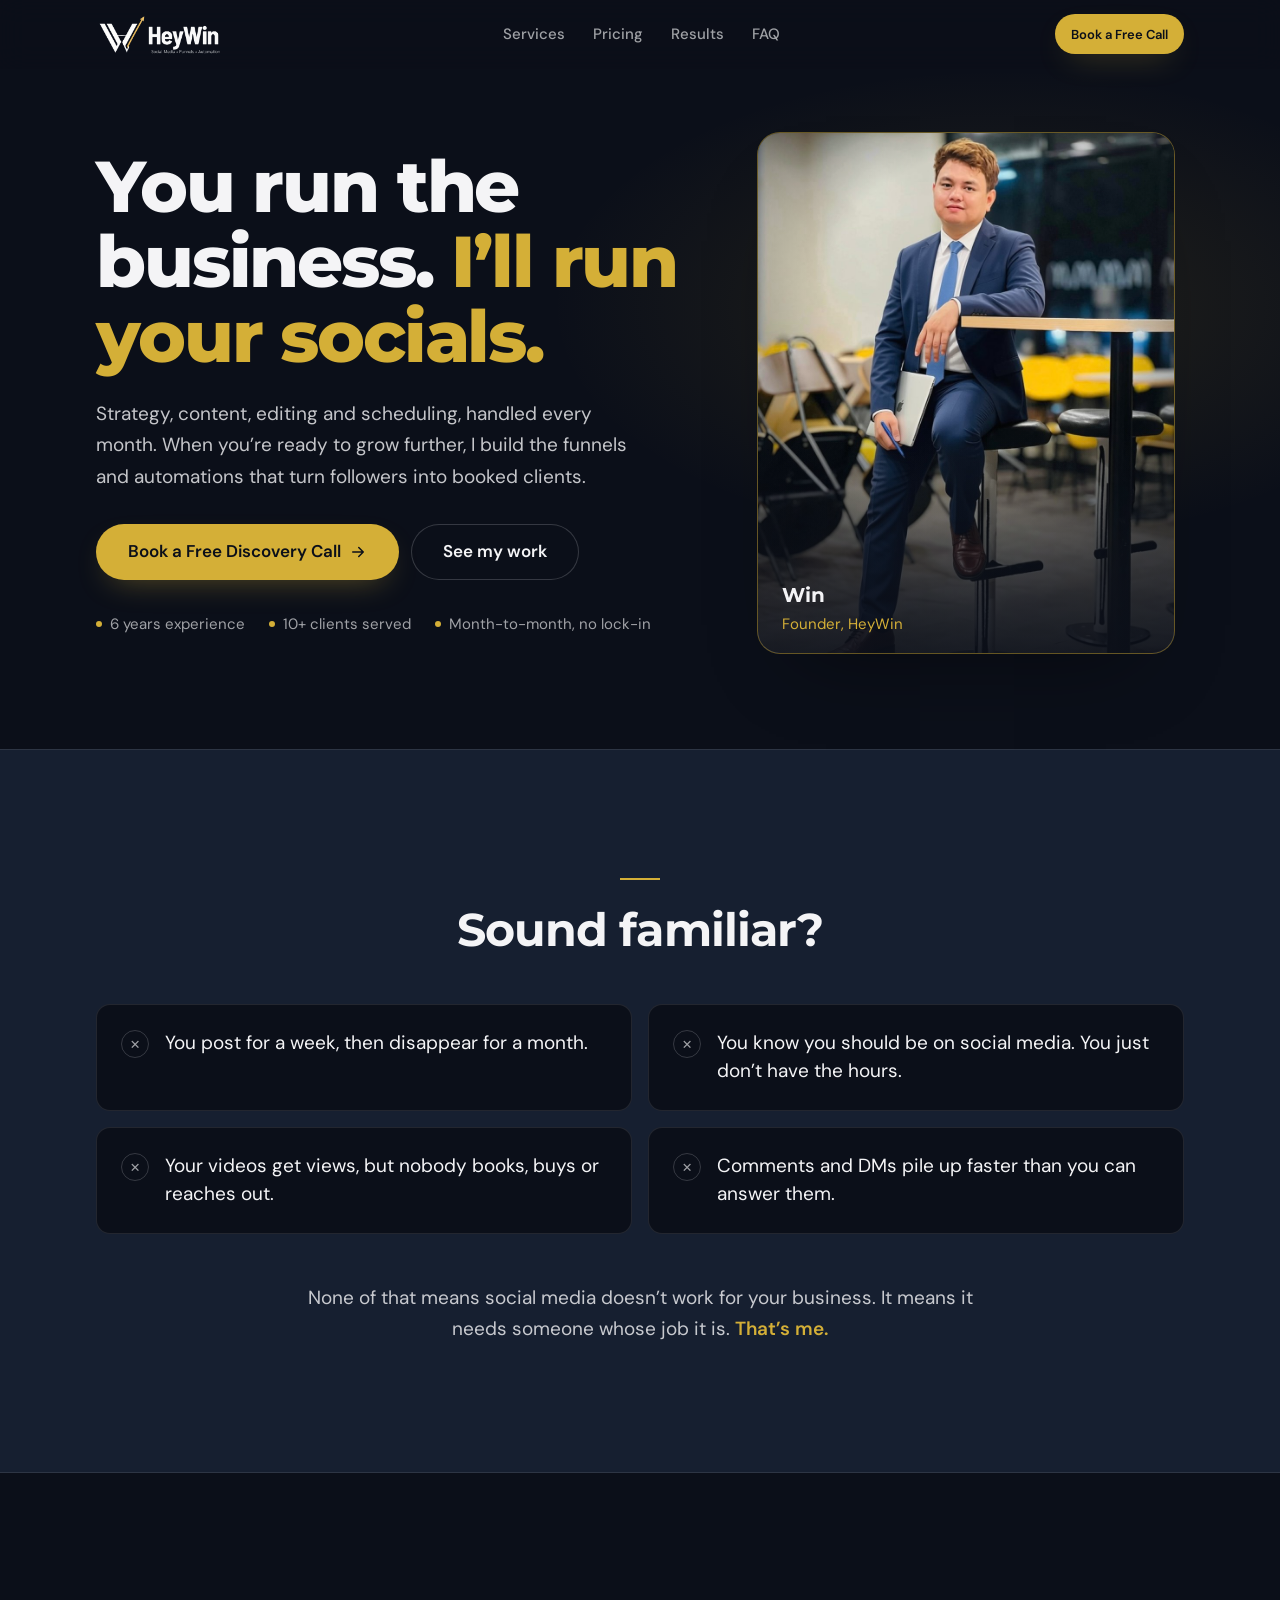
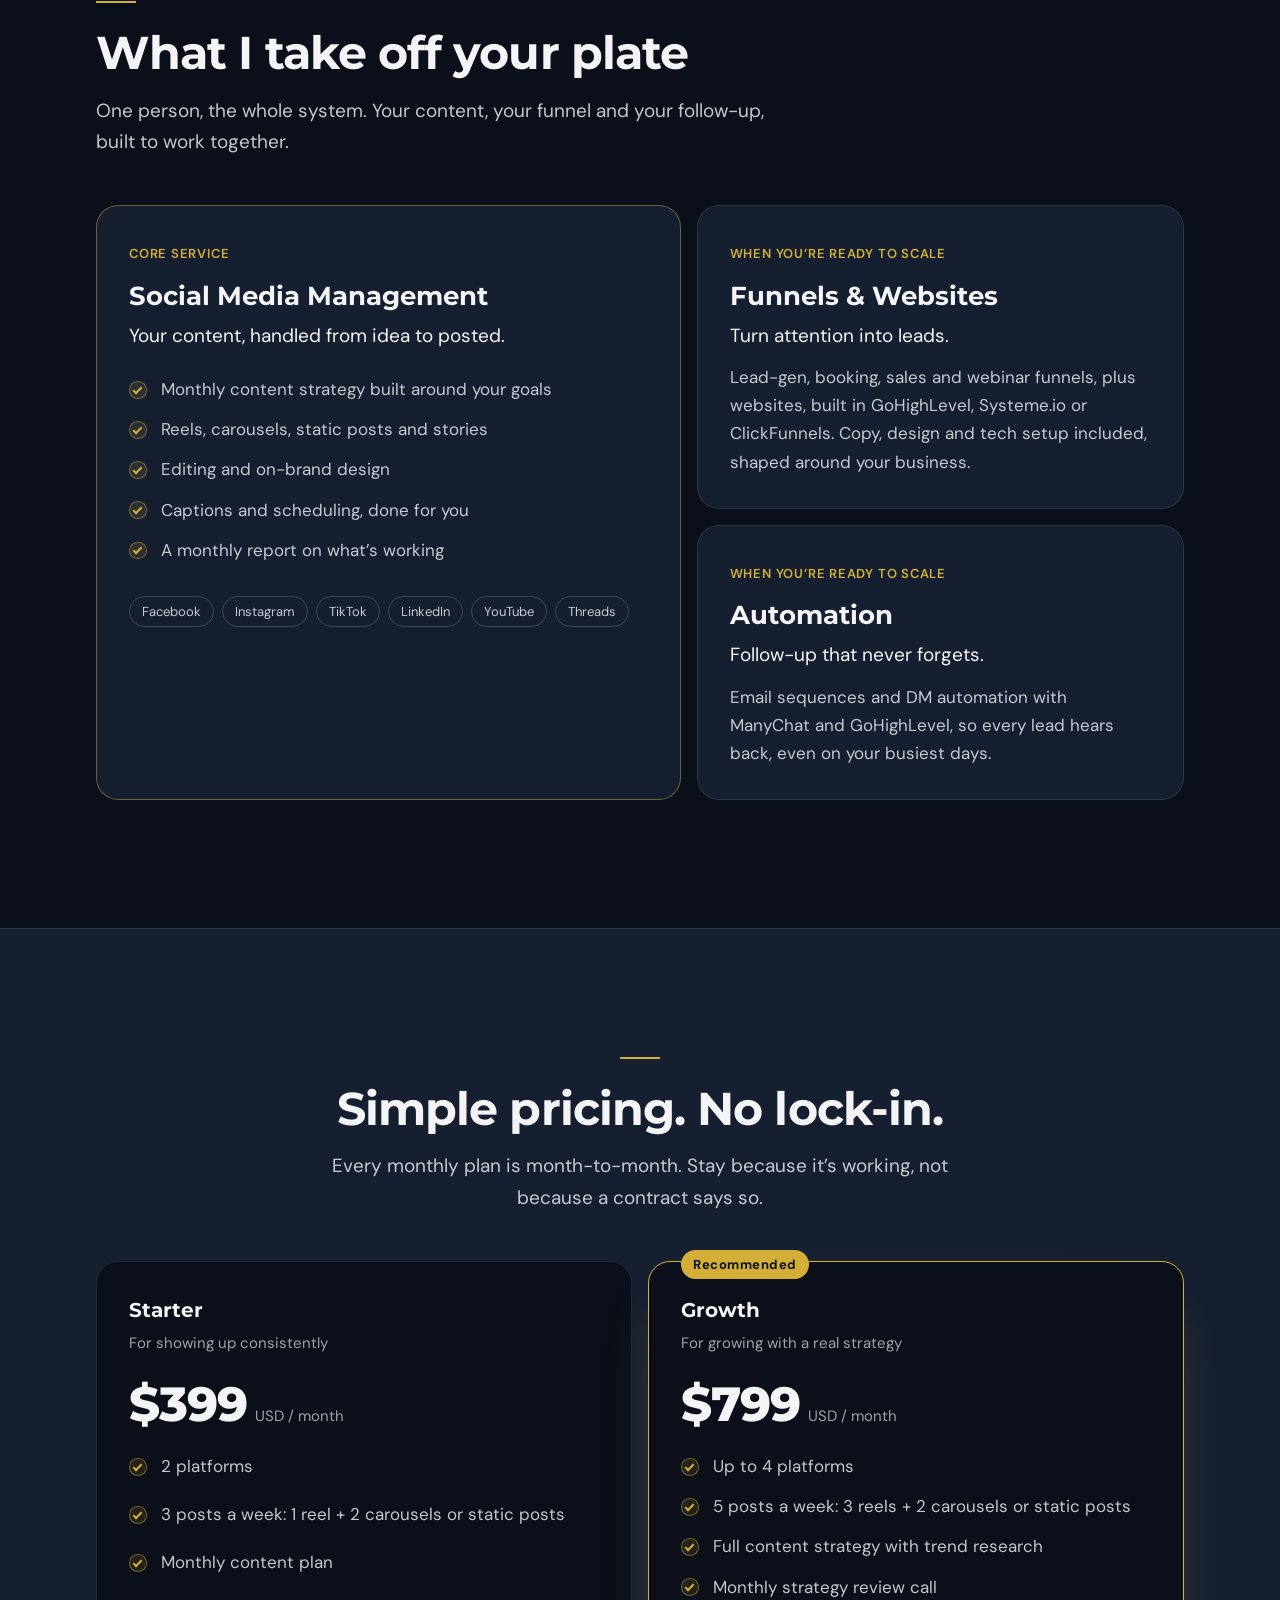
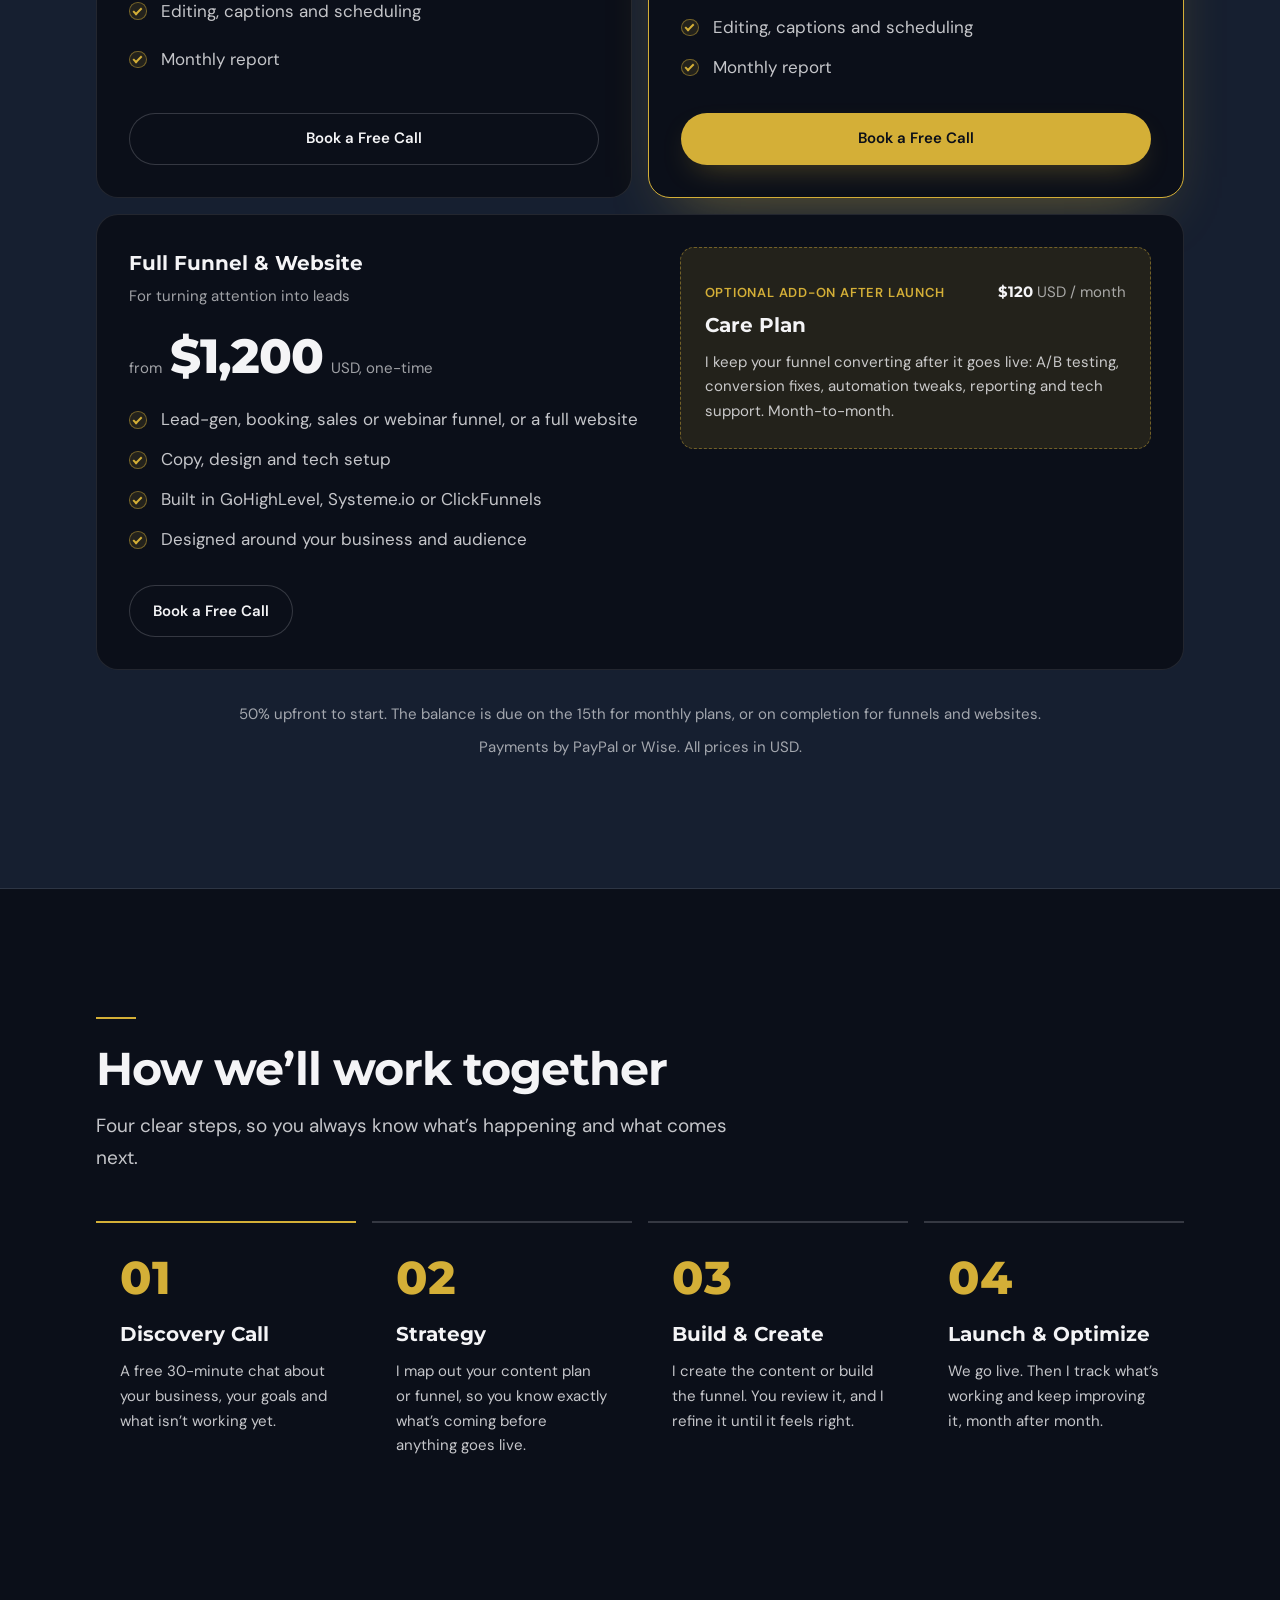
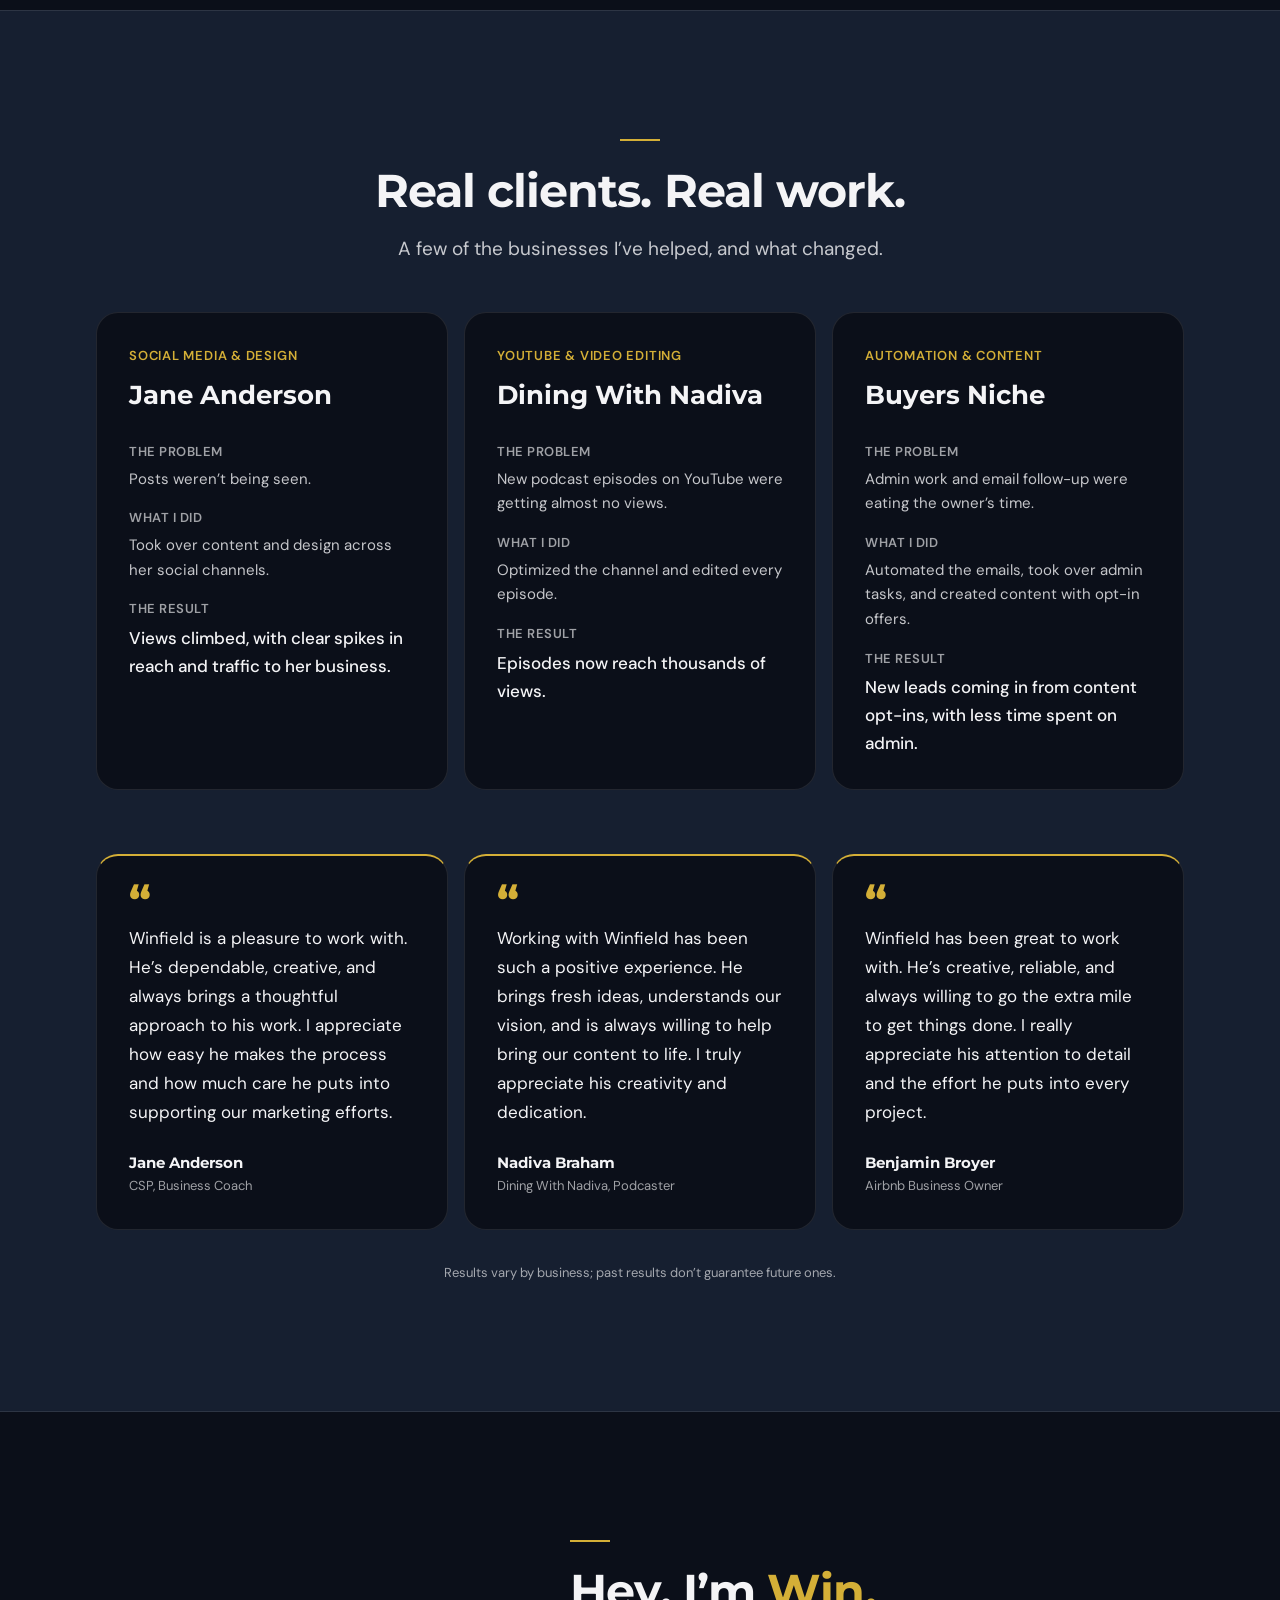
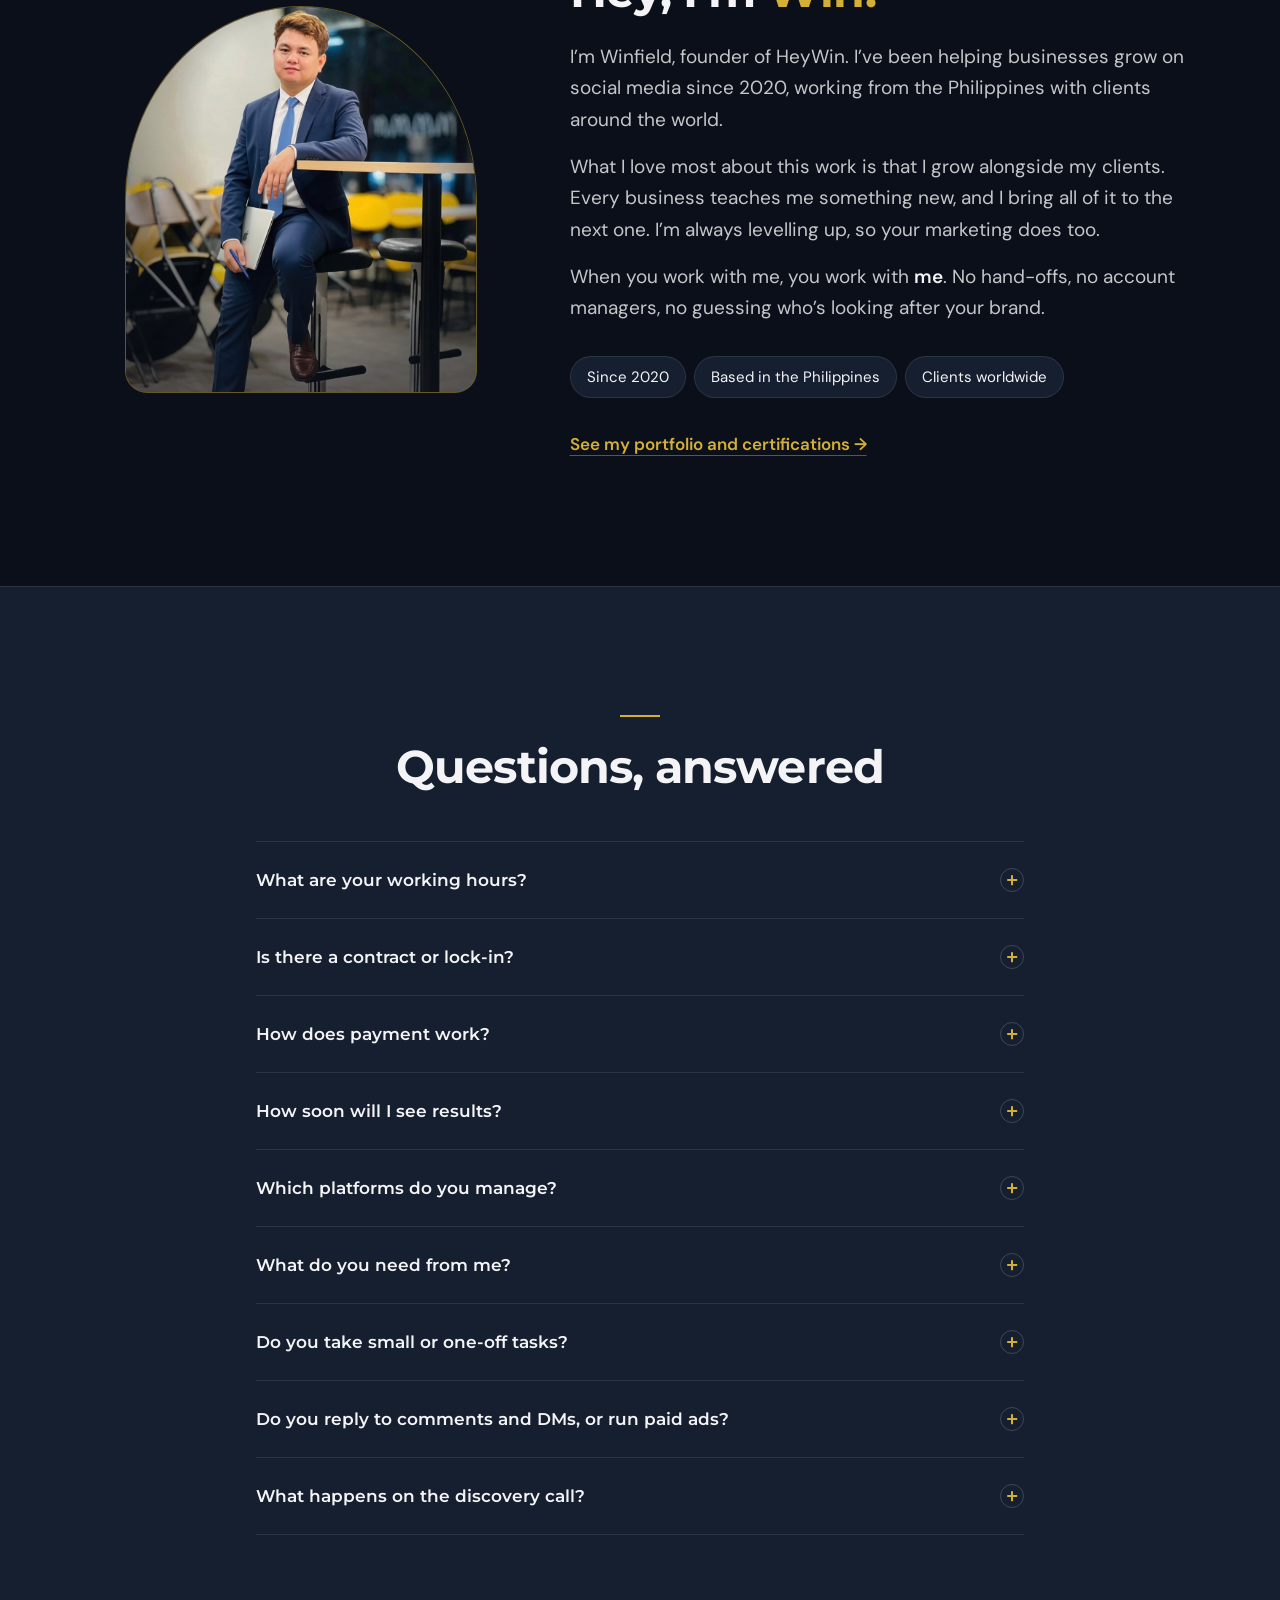
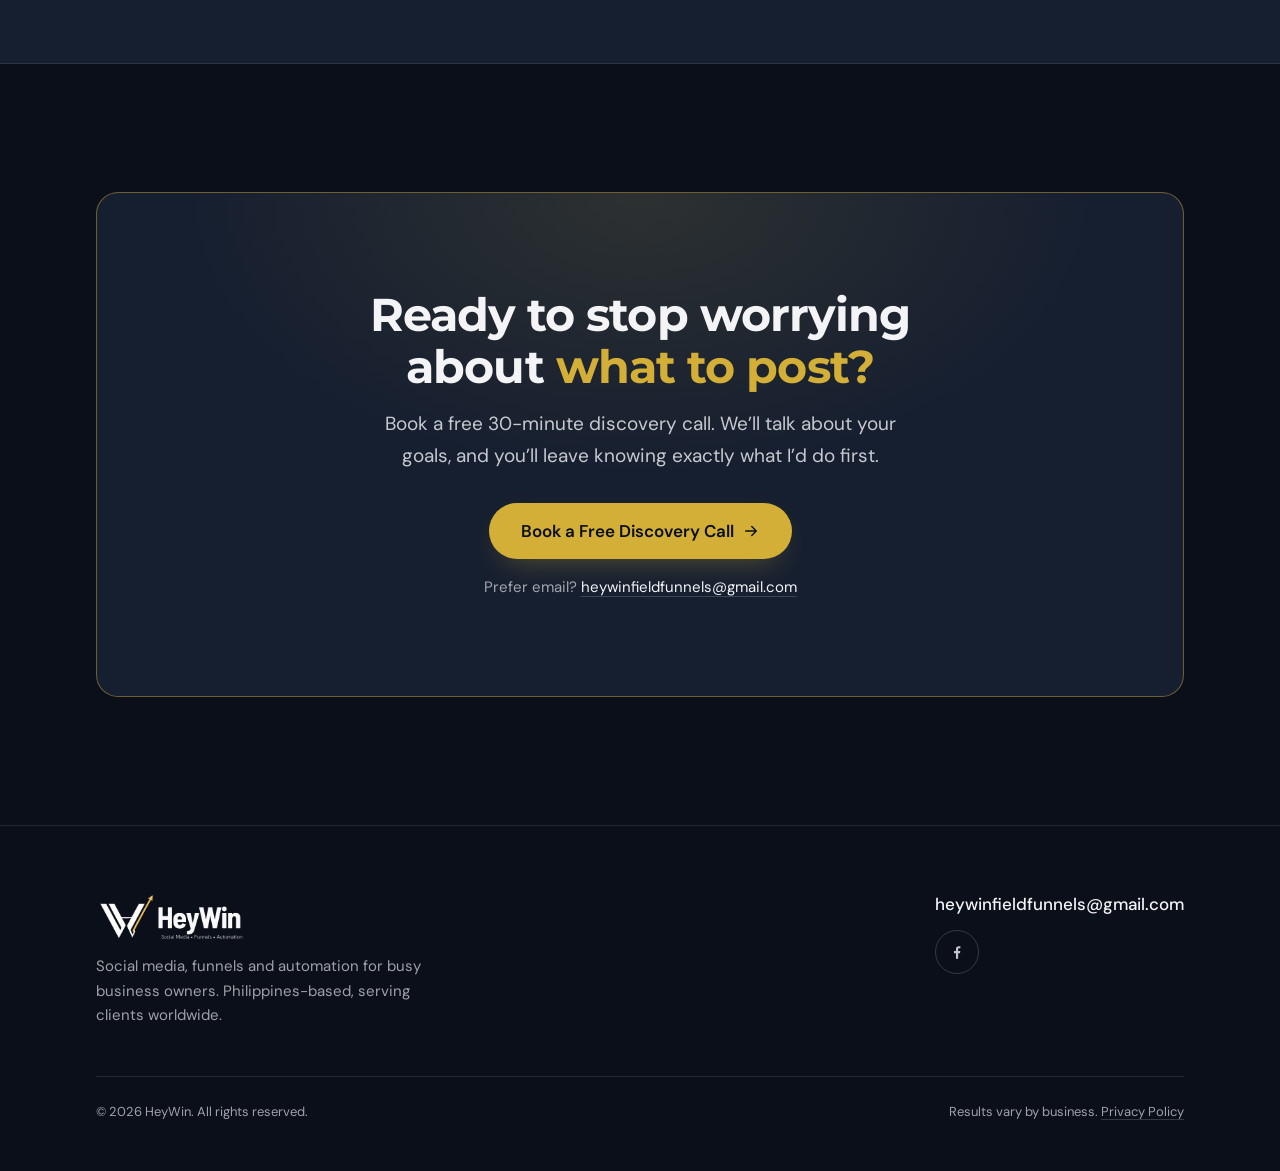
==== HeyWin-upload/index.html @ 5bc2e7fb "Add files via upload" ====
<!doctype html>
<html lang="en">
<head>
  <meta charset="utf-8">
  <meta name="viewport" content="width=device-width, initial-scale=1">
  <title>HeyWin | Social Media Manager, Funnel Builder &amp; Automation</title>
  <meta name="description" content="Social media management for small businesses, plus funnel building and GoHighLevel &amp; ManyChat automation. Philippines-based, serving clients worldwide. Book a free discovery call.">
  <link rel="canonical" href="https://heywin.site/">
  <meta name="theme-color" content="#0B0F19">

  <!-- Social sharing -->
  <meta property="og:type" content="website">
  <meta property="og:url" content="https://heywin.site/">
  <meta property="og:title" content="HeyWin | Social Media, Funnels &amp; Automation">
  <meta property="og:description" content="You run the business. I'll run your socials. Book a free 30-minute discovery call.">
  <meta property="og:image" content="https://heywin.site/assets/og-image.png">
  <meta name="twitter:card" content="summary_large_image">

  <link rel="icon" type="image/png" sizes="32x32" href="assets/favicon-32.png">
  <link rel="icon" type="image/png" sizes="512x512" href="assets/heywin-icon.png">
  <link rel="apple-touch-icon" href="assets/apple-touch-icon.png">

  <script>
    // Fade-ins only run if main.js loads. If it fails (e.g. a typo in CONFIG), show everything anyway.
    document.documentElement.classList.add('js');
    setTimeout(function () { if (!window.heywinReady) document.documentElement.classList.remove('js'); }, 2500);
  </script>

  <link rel="preconnect" href="https://fonts.googleapis.com">
  <link rel="preconnect" href="https://fonts.gstatic.com" crossorigin>
  <link rel="stylesheet" href="https://fonts.googleapis.com/css2?family=DM+Sans:wght@400;500;600&family=Montserrat:wght@600;700;800&display=swap">

  <link rel="stylesheet" href="css/tokens.css">
  <link rel="stylesheet" href="css/styles.css">

  <!-- Calendly popup (falls back to opening the Calendly page in a new tab) -->
  <link rel="stylesheet" href="https://assets.calendly.com/assets/external/widget.css">
  <script src="https://assets.calendly.com/assets/external/widget.js" async></script>

  <script type="application/ld+json">
  {
    "@context": "https://schema.org",
    "@type": "ProfessionalService",
    "name": "HeyWin",
    "url": "https://heywin.site/",
    "logo": "https://heywin.site/assets/heywin-icon.png",
    "image": "https://heywin.site/assets/og-image.png",
    "description": "Social media management, funnel building and marketing automation for small businesses.",
    "email": "heywinfieldfunnels@gmail.com",
    "founder": { "@type": "Person", "name": "Winfield" },
    "address": { "@type": "PostalAddress", "addressCountry": "PH" },
    "areaServed": "Worldwide",
    "priceRange": "$399 - $1,200+"
  }
  </script>
</head>

<body>
  <a class="skip-link" href="#main">Skip to content</a>

  <!-- ================= HEADER ================= -->
  <header class="header" data-header>
    <div class="container header__inner">
      <a href="#top" class="header__logo" aria-label="HeyWin home">
        <img src="assets/heywin-logo.png" alt="HeyWin — Social Media, Funnels, Automation" width="900" height="298">
      </a>
      <nav class="header__nav" aria-label="Main">
        <ul>
          <li><a href="#services">Services</a></li>
          <li><a href="#pricing">Pricing</a></li>
          <li><a href="#results">Results</a></li>
          <li><a href="#faq">FAQ</a></li>
        </ul>
      </nav>
      <a class="btn btn--gold btn--sm" data-book href="mailto:heywinfieldfunnels@gmail.com">Book a Free Call</a>
    </div>
  </header>

  <main id="main">

    <!-- ================= HERO ================= -->
    <section id="top" class="hero">
      <div class="container hero__grid">
        <div>
          <h1>You run the business. <span class="gold">I&rsquo;ll run your&nbsp;socials.</span></h1>
          <p class="hero__sub">
            Strategy, content, editing and scheduling, handled every month. When you&rsquo;re ready to grow further, I build the funnels and automations that turn followers into booked clients.
          </p>
          <div class="hero__ctas">
            <a class="btn btn--gold btn--lg" data-book href="mailto:heywinfieldfunnels@gmail.com">
              Book a Free Discovery Call
              <svg class="btn__arrow" width="18" height="18" viewBox="0 0 24 24" fill="none" aria-hidden="true"><path d="M5 12h14M13 6l6 6-6 6" stroke="currentColor" stroke-width="2" stroke-linecap="round" stroke-linejoin="round"/></svg>
            </a>
            <a class="btn btn--line btn--lg" data-portfolio href="https://my-portfolio-website-omega-sand.vercel.app/" target="_blank" rel="noopener">See my work</a>
          </div>
          <ul class="trust" aria-label="At a glance">
            <li>6 years experience</li>
            <li>10+ clients served</li>
            <li>Month-to-month, no lock-in</li>
          </ul>
        </div>

        <figure class="portrait" data-fade>
          <!-- Swap for a background-removed version when ready (same file name) -->
          <img src="assets/win.jpg" alt="Win, founder of HeyWin, in a navy suit holding a laptop" width="960" height="1280" fetchpriority="high">
          <figcaption>
            <span class="portrait__name">Win</span>
            <span class="portrait__role">Founder, HeyWin</span>
          </figcaption>
        </figure>
      </div>
    </section>

    <!-- ================= PAIN POINTS ================= -->
    <section class="section section--card" aria-labelledby="pain-title">
      <div class="container">
        <div class="section__head section__head--center" data-fade>
          <span class="eyebrow-rule" aria-hidden="true"></span>
          <h2 id="pain-title">Sound familiar?</h2>
        </div>
        <ul class="pains">
          <li class="pain" data-fade><span class="pain__x" aria-hidden="true">✕</span>You post for a week, then disappear for a month.</li>
          <li class="pain" data-fade><span class="pain__x" aria-hidden="true">✕</span>You know you should be on social media. You just don&rsquo;t have the hours.</li>
          <li class="pain" data-fade><span class="pain__x" aria-hidden="true">✕</span>Your videos get views, but nobody books, buys or reaches out.</li>
          <li class="pain" data-fade><span class="pain__x" aria-hidden="true">✕</span>Comments and DMs pile up faster than you can answer them.</li>
        </ul>
        <p class="bridge" data-fade>
          None of that means social media doesn&rsquo;t work for your business. It means it needs someone whose job it is. <strong>That&rsquo;s me.</strong>
        </p>
      </div>
    </section>

    <!-- ================= SERVICES ================= -->
    <section id="services" class="section" aria-labelledby="services-title">
      <div class="container">
        <div class="section__head" data-fade>
          <span class="eyebrow-rule" aria-hidden="true"></span>
          <h2 id="services-title">What I take off your plate</h2>
          <p>One person, the whole system. Your content, your funnel and your follow-up, built to work together.</p>
        </div>

        <div class="services">
          <article class="service service--lead" data-fade>
            <span class="service__tag">Core service</span>
            <h3>Social Media Management</h3>
            <p class="service__line">Your content, handled from idea to posted.</p>
            <ul class="checks">
              <li>Monthly content strategy built around your goals</li>
              <li>Reels, carousels, static posts and stories</li>
              <li>Editing and on-brand design</li>
              <li>Captions and scheduling, done for you</li>
              <li>A monthly report on what&rsquo;s working</li>
            </ul>
            <ul class="platforms" aria-label="Platforms I manage">
              <li>Facebook</li><li>Instagram</li><li>TikTok</li><li>LinkedIn</li><li>YouTube</li><li>Threads</li>
            </ul>
          </article>

          <article class="service" data-fade>
            <span class="service__tag">When you&rsquo;re ready to scale</span>
            <h3>Funnels &amp; Websites</h3>
            <p class="service__line">Turn attention into leads.</p>
            <div class="service__body">
              <p>Lead-gen, booking, sales and webinar funnels, plus websites, built in GoHighLevel, Systeme.io or ClickFunnels. Copy, design and tech setup included, shaped around your business.</p>
            </div>
          </article>

          <article class="service" data-fade>
            <span class="service__tag">When you&rsquo;re ready to scale</span>
            <h3>Automation</h3>
            <p class="service__line">Follow-up that never forgets.</p>
            <div class="service__body">
              <p>Email sequences and DM automation with ManyChat and GoHighLevel, so every lead hears back, even on your busiest days.</p>
            </div>
          </article>
        </div>
      </div>
    </section>

    <!-- ================= PRICING ================= -->
    <section id="pricing" class="section section--card" aria-labelledby="pricing-title">
      <div class="container">
        <div class="section__head section__head--center" data-fade>
          <span class="eyebrow-rule" aria-hidden="true"></span>
          <h2 id="pricing-title">Simple pricing. No lock-in.</h2>
          <p>Every monthly plan is month-to-month. Stay because it&rsquo;s working, not because a contract says so.</p>
        </div>

        <div class="plans">
          <article class="plan" data-fade>
            <h3>Starter</h3>
            <p class="plan__for">For showing up consistently</p>
            <p class="plan__price"><span class="plan__amount">$399</span><span class="plan__per">USD / month</span></p>
            <ul class="checks">
              <li>2 platforms</li>
              <li>3 posts a week: 1 reel + 2 carousels or static posts</li>
              <li>Monthly content plan</li>
              <li>Editing, captions and scheduling</li>
              <li>Monthly report</li>
            </ul>
            <a class="btn btn--line btn--block" data-book href="mailto:heywinfieldfunnels@gmail.com">Book a Free Call</a>
          </article>

          <article class="plan plan--featured" data-fade>
            <span class="plan__badge">Recommended</span>
            <h3>Growth</h3>
            <p class="plan__for">For growing with a real strategy</p>
            <p class="plan__price"><span class="plan__amount">$799</span><span class="plan__per">USD / month</span></p>
            <ul class="checks">
              <li>Up to 4 platforms</li>
              <li>5 posts a week: 3 reels + 2 carousels or static posts</li>
              <li>Full content strategy with trend research</li>
              <li>Monthly strategy review call</li>
              <li>Editing, captions and scheduling</li>
              <li>Monthly report</li>
            </ul>
            <a class="btn btn--gold btn--block" data-book href="mailto:heywinfieldfunnels@gmail.com">Book a Free Call</a>
          </article>
        </div>

        <article class="plan plan--wide" data-fade>
          <div>
            <h3>Full Funnel &amp; Website</h3>
            <p class="plan__for">For turning attention into leads</p>
            <p class="plan__price"><span class="plan__from">from</span><span class="plan__amount">$1,200</span><span class="plan__per">USD, one-time</span></p>
            <ul class="checks">
              <li>Lead-gen, booking, sales or webinar funnel, or a full website</li>
              <li>Copy, design and tech setup</li>
              <li>Built in GoHighLevel, Systeme.io or ClickFunnels</li>
              <li>Designed around your business and audience</li>
            </ul>
            <a class="btn btn--line" data-book href="mailto:heywinfieldfunnels@gmail.com">Book a Free Call</a>
          </div>
          <div class="addon">
            <div class="addon__top">
              <div>
                <span class="addon__label">Optional add-on after launch</span>
                <h4>Care Plan</h4>
              </div>
              <p class="addon__price">$120 <span>USD / month</span></p>
            </div>
            <p>I keep your funnel converting after it goes live: A/B testing, conversion fixes, automation tweaks, reporting and tech support. Month-to-month.</p>
          </div>
        </article>

        <div class="terms" data-fade>
          <p>50% upfront to start. The balance is due on the 15th for monthly plans, or on completion for funnels and websites.</p>
          <p>Payments by PayPal or Wise. All prices in USD.</p>
        </div>
      </div>
    </section>

    <!-- ================= PROCESS ================= -->
    <section id="process" class="section" aria-labelledby="process-title">
      <div class="container">
        <div class="section__head" data-fade>
          <span class="eyebrow-rule" aria-hidden="true"></span>
          <h2 id="process-title">How we&rsquo;ll work together</h2>
          <p>Four clear steps, so you always know what&rsquo;s happening and what comes next.</p>
        </div>
        <ol class="steps">
          <li class="step" data-fade>
            <span class="step__num" aria-hidden="true">01</span>
            <h3>Discovery Call</h3>
            <p>A free 30-minute chat about your business, your goals and what isn&rsquo;t working yet.</p>
          </li>
          <li class="step" data-fade>
            <span class="step__num" aria-hidden="true">02</span>
            <h3>Strategy</h3>
            <p>I map out your content plan or funnel, so you know exactly what&rsquo;s coming before anything goes live.</p>
          </li>
          <li class="step" data-fade>
            <span class="step__num" aria-hidden="true">03</span>
            <h3>Build &amp; Create</h3>
            <p>I create the content or build the funnel. You review it, and I refine it until it feels right.</p>
          </li>
          <li class="step" data-fade>
            <span class="step__num" aria-hidden="true">04</span>
            <h3>Launch &amp; Optimize</h3>
            <p>We go live. Then I track what&rsquo;s working and keep improving it, month after month.</p>
          </li>
        </ol>
      </div>
    </section>

    <!-- ================= RESULTS ================= -->
    <section id="results" class="section section--card" aria-labelledby="results-title">
      <div class="container">
        <div class="section__head section__head--center" data-fade>
          <span class="eyebrow-rule" aria-hidden="true"></span>
          <h2 id="results-title">Real clients. Real work.</h2>
          <p>A few of the businesses I&rsquo;ve helped, and what changed.</p>
        </div>

        <div class="cases">
          <article class="case" data-fade>
            <span class="case__type">Social media &amp; design</span>
            <h3>Jane Anderson</h3>
            <dl>
              <div><dt>The problem</dt><dd>Posts weren&rsquo;t being seen.</dd></div>
              <div><dt>What I did</dt><dd>Took over content and design across her social channels.</dd></div>
              <!-- PLACEHOLDER: add the real numbers from the analytics screenshot, e.g. "Views up from X to Y in Z months" -->
              <div><dt>The result</dt><dd class="case__result">Views climbed, with clear spikes in reach and traffic to her business.</dd></div>
            </dl>
            <!-- PLACEHOLDER: add an analytics screenshot, then uncomment:
            <figure class="case__shot"><img src="assets/results/jane-anderson.jpg" alt="Analytics showing growth in views" loading="lazy"></figure>
            -->
          </article>

          <article class="case" data-fade>
            <span class="case__type">YouTube &amp; video editing</span>
            <h3>Dining With Nadiva</h3>
            <dl>
              <div><dt>The problem</dt><dd>New podcast episodes on YouTube were getting almost no views.</dd></div>
              <div><dt>What I did</dt><dd>Optimized the channel and edited every episode.</dd></div>
              <!-- PLACEHOLDER: add the real numbers, e.g. "From ~X to Y views per episode" -->
              <div><dt>The result</dt><dd class="case__result">Episodes now reach thousands of views.</dd></div>
            </dl>
            <!-- PLACEHOLDER: analytics screenshot
            <figure class="case__shot"><img src="assets/results/dining-with-nadiva.jpg" alt="YouTube analytics showing view growth" loading="lazy"></figure>
            -->
          </article>

          <article class="case" data-fade>
            <span class="case__type">Automation &amp; content</span>
            <h3>Buyers Niche</h3>
            <dl>
              <div><dt>The problem</dt><dd>Admin work and email follow-up were eating the owner&rsquo;s time.</dd></div>
              <div><dt>What I did</dt><dd>Automated the emails, took over admin tasks, and created content with opt-in offers.</dd></div>
              <!-- PLACEHOLDER: add the real numbers, e.g. "X new leads in Y months" or "Z hours saved a week" -->
              <div><dt>The result</dt><dd class="case__result">New leads coming in from content opt-ins, with less time spent on admin.</dd></div>
            </dl>
            <!-- PLACEHOLDER: analytics screenshot
            <figure class="case__shot"><img src="assets/results/buyers-niche.jpg" alt="Lead opt-in results" loading="lazy"></figure>
            -->
          </article>
        </div>

        <div class="quotes">
          <figure class="quote" data-fade>
            <blockquote>
              <span class="quote__mark" aria-hidden="true">&ldquo;</span>
              <p>Winfield is a pleasure to work with. He&rsquo;s dependable, creative, and always brings a thoughtful approach to his work. I appreciate how easy he makes the process and how much care he puts into supporting our marketing efforts.</p>
            </blockquote>
            <figcaption>
              <span class="quote__name">Jane Anderson</span>
              <span class="quote__role">CSP, Business Coach</span>
            </figcaption>
          </figure>

          <figure class="quote" data-fade>
            <blockquote>
              <span class="quote__mark" aria-hidden="true">&ldquo;</span>
              <p>Working with Winfield has been such a positive experience. He brings fresh ideas, understands our vision, and is always willing to help bring our content to life. I truly appreciate his creativity and dedication.</p>
            </blockquote>
            <figcaption>
              <span class="quote__name">Nadiva Braham</span>
              <span class="quote__role">Dining With Nadiva, Podcaster</span>
            </figcaption>
          </figure>

          <figure class="quote" data-fade>
            <blockquote>
              <span class="quote__mark" aria-hidden="true">&ldquo;</span>
              <p>Winfield has been great to work with. He&rsquo;s creative, reliable, and always willing to go the extra mile to get things done. I really appreciate his attention to detail and the effort he puts into every project.</p>
            </blockquote>
            <figcaption>
              <span class="quote__name">Benjamin Broyer</span>
              <span class="quote__role">Airbnb Business Owner</span>
            </figcaption>
          </figure>
        </div>

        <!-- PLACEHOLDER: reel showcase goes here once your reel visuals are ready -->

        <p class="disclaimer">Results vary by business; past results don&rsquo;t guarantee future ones.</p>
      </div>
    </section>

    <!-- ================= ABOUT ================= -->
    <section id="about" class="section" aria-labelledby="about-title">
      <div class="container about">
        <div class="about__photo" data-fade>
          <img src="assets/win.jpg" alt="Portrait of Win" width="960" height="1280" loading="lazy">
        </div>
        <div data-fade>
          <span class="eyebrow-rule" aria-hidden="true"></span>
          <h2 id="about-title">Hey, I&rsquo;m <span class="gold">Win.</span></h2>
          <div class="about__body">
            <p>I&rsquo;m Winfield, founder of HeyWin. I&rsquo;ve been helping businesses grow on social media since 2020, working from the Philippines with clients around the world.</p>
            <p>What I love most about this work is that I grow alongside my clients. Every business teaches me something new, and I bring all of it to the next one. I&rsquo;m always levelling up, so your marketing does too.</p>
            <p>When you work with me, you work with <strong>me</strong>. No hand-offs, no account managers, no guessing who&rsquo;s looking after your brand.</p>
          </div>
          <ul class="about__facts">
            <li>Since 2020</li>
            <li>Based in the Philippines</li>
            <li>Clients worldwide</li>
          </ul>
          <a class="text-link" data-portfolio href="https://my-portfolio-website-omega-sand.vercel.app/" target="_blank" rel="noopener">See my portfolio and certifications <span aria-hidden="true">→</span></a>
        </div>
      </div>
    </section>

    <!-- ================= FAQ ================= -->
    <section id="faq" class="section section--card" aria-labelledby="faq-title">
      <div class="container">
        <div class="section__head section__head--center" data-fade>
          <span class="eyebrow-rule" aria-hidden="true"></span>
          <h2 id="faq-title">Questions, answered</h2>
        </div>

        <div class="faq">
          <details>
            <summary>What are your working hours?<span class="faq__icon" aria-hidden="true"></span></summary>
            <div class="faq__a"><p>My hours are flexible. We agree on working hours that suit your time zone, and during those hours I usually reply within minutes.</p></div>
          </details>
          <details>
            <summary>Is there a contract or lock-in?<span class="faq__icon" aria-hidden="true"></span></summary>
            <div class="faq__a"><p>No lock-in. Starter, Growth and the Care Plan all run month-to-month. Funnels and websites are a one-time project.</p></div>
          </details>
          <details>
            <summary>How does payment work?<span class="faq__icon" aria-hidden="true"></span></summary>
            <div class="faq__a">
              <p>50% upfront to get started. For monthly plans, the balance is due on the 15th of the month. For funnels and websites, the balance is due when the project is finished.</p>
              <p>I accept PayPal and Wise, and all prices are in USD.</p>
            </div>
          </details>
          <details>
            <summary>How soon will I see results?<span class="faq__icon" aria-hidden="true"></span></summary>
            <div class="faq__a"><p>You&rsquo;ll see consistency from the first month: a steady, planned posting rhythm. Growth in reach and leads builds over the months that follow, and it varies by business. That&rsquo;s why I report on it every month, so you always know where things stand.</p></div>
          </details>
          <details>
            <summary>Which platforms do you manage?<span class="faq__icon" aria-hidden="true"></span></summary>
            <div class="faq__a"><p>Facebook, Instagram, TikTok, LinkedIn, YouTube and Threads. Starter covers 2 platforms, and Growth covers up to 4.</p></div>
          </details>
          <details>
            <summary>What do you need from me?<span class="faq__icon" aria-hidden="true"></span></summary>
            <div class="faq__a"><p>A short onboarding chat, access to your accounts, your brand assets (logo, colours, any photos or videos), and quick approvals when content is ready. I handle the rest.</p></div>
          </details>
          <details>
            <summary>Do you take small or one-off tasks?<span class="faq__icon" aria-hidden="true"></span></summary>
            <div class="faq__a"><p>Yes. If you need help with something outside the packages, mention it on your call and I&rsquo;ll give you a quote.</p></div>
          </details>
          <details>
            <summary>Do you reply to comments and DMs, or run paid ads?<span class="faq__icon" aria-hidden="true"></span></summary>
            <div class="faq__a"><p>These aren&rsquo;t part of the standard packages. If you need them, ask on your call and I&rsquo;ll tell you what&rsquo;s possible.</p></div>
          </details>
          <details>
            <summary>What happens on the discovery call?<span class="faq__icon" aria-hidden="true"></span></summary>
            <div class="faq__a"><p>It&rsquo;s a free, no-pressure 30-minute chat. We talk about your business, your goals and what&rsquo;s getting in the way. You&rsquo;ll leave knowing what I&rsquo;d do first, whether or not we work together.</p></div>
          </details>
        </div>
      </div>
    </section>

    <!-- ================= FINAL CTA ================= -->
    <section class="section" aria-labelledby="final-title">
      <div class="container">
        <div class="final" data-fade>
          <h2 id="final-title">Ready to stop worrying about <span class="gold">what to post?</span></h2>
          <p>Book a free 30-minute discovery call. We&rsquo;ll talk about your goals, and you&rsquo;ll leave knowing exactly what I&rsquo;d do first.</p>
          <a class="btn btn--gold btn--lg" data-book href="mailto:heywinfieldfunnels@gmail.com">
            Book a Free Discovery Call
            <svg class="btn__arrow" width="18" height="18" viewBox="0 0 24 24" fill="none" aria-hidden="true"><path d="M5 12h14M13 6l6 6-6 6" stroke="currentColor" stroke-width="2" stroke-linecap="round" stroke-linejoin="round"/></svg>
          </a>
          <p class="final__alt">Prefer email? <a href="mailto:heywinfieldfunnels@gmail.com">heywinfieldfunnels@gmail.com</a></p>
        </div>
      </div>
    </section>
  </main>

  <!-- ================= FOOTER ================= -->
  <footer class="footer">
    <div class="container">
      <div class="footer__top">
        <div>
          <a href="#top" class="footer__logo" aria-label="HeyWin, back to top">
            <img src="assets/heywin-logo.png" alt="HeyWin" width="900" height="298" loading="lazy">
          </a>
          <p class="footer__tag">Social media, funnels and automation for busy business owners. Philippines-based, serving clients worldwide.</p>
        </div>
        <div class="footer__contact">
          <a class="footer__email" href="mailto:heywinfieldfunnels@gmail.com">heywinfieldfunnels@gmail.com</a>
          <!-- Social links: set the URLs in js/main.js (CONFIG.socials). Empty ones stay hidden. -->
          <ul class="socials">
            <li hidden><a data-social="instagram" href="#" target="_blank" rel="noopener" aria-label="HeyWin on Instagram">
              <svg width="18" height="18" viewBox="0 0 24 24" fill="none" aria-hidden="true"><rect x="3" y="3" width="18" height="18" rx="5" stroke="currentColor" stroke-width="1.8"/><circle cx="12" cy="12" r="4" stroke="currentColor" stroke-width="1.8"/><circle cx="17.3" cy="6.7" r="1.1" fill="currentColor"/></svg>
            </a></li>
            <li hidden><a data-social="facebook" href="#" target="_blank" rel="noopener" aria-label="HeyWin on Facebook">
              <svg width="18" height="18" viewBox="0 0 24 24" fill="currentColor" aria-hidden="true"><path d="M13.5 21v-7.5h2.5l.4-3h-2.9V8.6c0-.9.3-1.5 1.5-1.5h1.5V4.4c-.3 0-1.2-.1-2.2-.1-2.2 0-3.7 1.3-3.7 3.8v2.4H8v3h2.6V21h2.9Z"/></svg>
            </a></li>
            <li hidden><a data-social="linkedin" href="#" target="_blank" rel="noopener" aria-label="HeyWin on LinkedIn">
              <svg width="18" height="18" viewBox="0 0 24 24" fill="currentColor" aria-hidden="true"><path d="M6.9 8.8H3.8V20h3.1V8.8ZM5.4 4a1.8 1.8 0 1 0 0 3.6 1.8 1.8 0 0 0 0-3.6ZM20.2 13.6c0-3-1.6-4.9-4.2-4.9-1.4 0-2.4.8-2.8 1.5V8.8h-3V20h3.1v-5.6c0-1.5.6-2.6 2-2.6 1.3 0 1.8 1 1.8 2.6V20h3.1v-6.4Z"/></svg>
            </a></li>
            <li hidden><a data-social="tiktok" href="#" target="_blank" rel="noopener" aria-label="HeyWin on TikTok">
              <svg width="18" height="18" viewBox="0 0 24 24" fill="currentColor" aria-hidden="true"><path d="M16.6 3c.3 2.2 1.6 3.6 3.9 3.8v2.6c-1.4.1-2.6-.3-3.9-1.1v5.6c0 3.6-2.6 6.1-6 6.1-3.3 0-5.6-2.5-5.6-5.6 0-3.5 3-6 6.6-5.5v2.8c-1.8-.4-3.6.7-3.6 2.6 0 1.6 1.2 2.8 2.7 2.8 1.6 0 2.8-1.1 2.8-3.2V3h3.1Z"/></svg>
            </a></li>
            <li hidden><a data-social="youtube" href="#" target="_blank" rel="noopener" aria-label="HeyWin on YouTube">
              <svg width="18" height="18" viewBox="0 0 24 24" fill="currentColor" aria-hidden="true"><path d="M21.6 7.2a2.5 2.5 0 0 0-1.8-1.8C18.2 5 12 5 12 5s-6.2 0-7.8.4A2.5 2.5 0 0 0 2.4 7.2 26 26 0 0 0 2 12a26 26 0 0 0 .4 4.8 2.5 2.5 0 0 0 1.8 1.8c1.6.4 7.8.4 7.8.4s6.2 0 7.8-.4a2.5 2.5 0 0 0 1.8-1.8A26 26 0 0 0 22 12a26 26 0 0 0-.4-4.8ZM10 15V9l5.2 3L10 15Z"/></svg>
            </a></li>
          </ul>
        </div>
      </div>
      <div class="footer__bottom">
        <p>&copy; <span data-year></span> HeyWin. All rights reserved.</p>
        <p>Results vary by business. <a href="privacy.html">Privacy Policy</a></p>
      </div>
    </div>
  </footer>

  <!-- Mobile sticky CTA -->
  <div class="mobile-cta" data-mobile-cta aria-hidden="true">
    <a class="btn btn--gold btn--block" data-book href="mailto:heywinfieldfunnels@gmail.com" tabindex="-1">Book a Free Discovery Call</a>
  </div>

  <script src="js/main.js" defer></script>
</body>
</html>
---- HeyWin-upload/css/tokens.css ----
/* HeyWin design tokens
 * Brand colours only. Lines/tints are transparent versions of the same four colours.
 * Fonts: Montserrat (headlines) + DM Sans (body) — from the approved brand list.
 */
:root {
  color-scheme: dark;

  /* Brand colours */
  --navy:   #0B0F19;  /* page background */
  --card:   #161F30;  /* cards, panels */
  --ivory:  #F4F4F6;  /* text */
  --gold:   #D4AF37;  /* accent, primary buttons */

  /* Tints derived from the brand colours */
  --ivory-80:  rgb(244 244 246 / 0.80);  /* body copy */
  --ivory-60:  rgb(244 244 246 / 0.64);  /* secondary text (passes AA on navy + card) */
  --line:      rgb(244 244 246 / 0.10);  /* hairlines */
  --line-2:    rgb(244 244 246 / 0.18);  /* stronger borders */
  --gold-soft: rgb(212 175 55 / 0.12);   /* gold wash */
  --gold-line: rgb(212 175 55 / 0.45);   /* gold borders */
  --gold-hover: #E0C15F;                 /* gold mixed ~25% with ivory */
  --shadow:    rgb(0 0 0 / 0.45);

  /* Type */
  --font-head: "Montserrat", system-ui, sans-serif;
  --font-body: "DM Sans", system-ui, sans-serif;

  --fs-xs:   0.8125rem;                         /* 13px — labels, legal */
  --fs-sm:   0.9375rem;                         /* 15px — small body */
  --fs-base: 1.0625rem;                         /* 17px — body */
  --fs-lg:   1.1875rem;                         /* 19px — lead text */
  --fs-h4:   1.25rem;                           /* 20px — card titles */
  --fs-h3:   clamp(1.375rem, 2.4vw, 1.625rem);  /* 22–26px */
  --fs-h2:   clamp(1.875rem, 4.4vw, 2.875rem);  /* 30–46px */
  --fs-h1:   clamp(2.375rem, 6.6vw, 4.5rem);    /* 38–72px */

  /* Space — 4px scale */
  --s-1: 0.25rem;  --s-2: 0.5rem;  --s-3: 0.75rem; --s-4: 1rem;
  --s-5: 1.5rem;   --s-6: 2rem;    --s-7: 3rem;    --s-8: 4rem;
  --s-9: 6rem;     --s-10: 8rem;

  /* Shape */
  --r-sm: 8px;
  --r-md: 14px;
  --r-lg: 22px;
  --r-pill: 999px;

  /* Motion — subtle fades only */
  --ease: cubic-bezier(0.16, 1, 0.3, 1);
  --fast: 150ms;
  --slow: 700ms;

  --max: 72rem;
}
---- HeyWin-upload/css/styles.css ----
/* HeyWin — one-page site styles (mobile-first) */

/* ---------- Reset & base ---------- */
*, *::before, *::after { box-sizing: border-box; }
html, body { overflow-x: clip; }
html { -webkit-text-size-adjust: 100%; }
@media (prefers-reduced-motion: no-preference) { html { scroll-behavior: smooth; } }

body {
  margin: 0;
  background: var(--navy);
  color: var(--ivory-80);
  font-family: var(--font-body);
  font-size: var(--fs-base);
  line-height: 1.65;
  -webkit-font-smoothing: antialiased;
  -moz-osx-font-smoothing: grayscale;
}

h1, h2, h3, h4 {
  margin: 0;
  font-family: var(--font-head);
  font-style: normal;
  color: var(--ivory);
  overflow-wrap: anywhere;
  text-wrap: balance;
}
p, ul, ol, figure, blockquote { margin: 0; }
ul, ol { padding: 0; list-style: none; }
img { display: block; max-width: 100%; height: auto; }
a { color: inherit; text-decoration: none; }
strong { color: var(--ivory); font-weight: 600; }

::selection { background: var(--gold); color: var(--navy); }

:focus-visible { outline: 2px solid var(--gold); outline-offset: 3px; }

section[id] { scroll-margin-top: 5rem; }

.container {
  width: 100%;
  max-width: var(--max);
  margin-inline: auto;
  padding-inline: var(--s-4);
}
@media (min-width: 640px)  { .container { padding-inline: var(--s-5); } }
@media (min-width: 1024px) { .container { padding-inline: var(--s-6); } }

.skip-link {
  position: absolute; left: var(--s-4); top: var(--s-4); z-index: 100;
  padding: var(--s-2) var(--s-4);
  border-radius: var(--r-sm);
  background: var(--gold); color: var(--navy); font-weight: 600;
  transform: translateY(-200%);
}
.skip-link:focus-visible { transform: none; }

.gold { color: var(--gold); }

/* ---------- Buttons ---------- */
.btn {
  display: inline-flex; align-items: center; justify-content: center; gap: var(--s-2);
  min-height: 3.25rem;
  padding: 0 var(--s-5);
  border: 0;
  border-radius: var(--r-pill);
  font-family: var(--font-body);
  font-size: var(--fs-sm);
  font-weight: 600;
  line-height: 1;
  white-space: nowrap;
  cursor: pointer;
  transition: transform var(--fast) var(--ease);
}
.btn:active { transform: translateY(1px); }
.btn:focus-visible { outline: 2px solid var(--gold); outline-offset: 3px; }

.btn--gold { background: var(--gold); color: var(--navy); box-shadow: 0 12px 32px -14px var(--gold-line); }
.btn--gold:hover { background: var(--gold-hover); }

.btn--line { background: transparent; color: var(--ivory); box-shadow: inset 0 0 0 1px var(--line-2); }
.btn--line:hover { box-shadow: inset 0 0 0 1px var(--gold-line); color: var(--gold); }

.btn--sm { min-height: 2.5rem; padding: 0 var(--s-4); font-size: var(--fs-xs); }
.btn--lg { min-height: 3.5rem; padding: 0 var(--s-6); font-size: var(--fs-base); }
.btn--block { width: 100%; }

.btn__arrow { transition: transform var(--fast) var(--ease); }
.btn:hover .btn__arrow { transform: translateX(3px); }

.text-link {
  color: var(--gold); font-weight: 600; white-space: nowrap;
  text-decoration: underline; text-decoration-color: var(--gold-line);
  text-underline-offset: 0.3em;
}
.text-link:hover { text-decoration-color: var(--gold); }

/* ---------- Header ---------- */
.header {
  position: sticky; top: 0; z-index: 50;
  background: rgb(11 15 25 / 0.82);
  -webkit-backdrop-filter: blur(14px);
  backdrop-filter: blur(14px);
  border-bottom: 1px solid transparent;
}
.header.is-scrolled { border-bottom-color: var(--line); }
.header__inner {
  display: flex; align-items: center; justify-content: space-between; gap: var(--s-4);
  min-height: 4.25rem;
}
.header__logo img { height: 2.75rem; width: auto; }
.header__nav { display: none; }
.header__nav ul { display: flex; gap: var(--s-1); }
.header__nav a {
  display: block; padding: var(--s-2) var(--s-3);
  border-radius: var(--r-pill);
  font-size: var(--fs-sm); font-weight: 500; white-space: nowrap;
  color: var(--ivory-60);
}
.header__nav a:hover { color: var(--ivory); }
@media (min-width: 900px) { .header__nav { display: block; } }

/* ---------- Hero ---------- */
.hero { position: relative; padding-block: var(--s-7) var(--s-8); isolation: isolate; }
.hero::before {
  content: ""; position: absolute; inset: 0; z-index: -1;
  background: radial-gradient(50% 50% at 78% 35%, var(--gold-soft), transparent 70%);
}
.hero__grid { display: grid; gap: var(--s-7); align-items: center; }
@media (min-width: 960px) {
  .hero { padding-block: var(--s-8) var(--s-9); }
  .hero__grid { grid-template-columns: minmax(0, 1.15fr) minmax(0, 0.85fr); gap: var(--s-8); }
}

.hero h1 {
  font-size: var(--fs-h1);
  font-weight: 800;
  line-height: 1.04;
  letter-spacing: -0.03em;
}
.hero__sub { margin-top: var(--s-5); font-size: var(--fs-lg); max-width: 34rem; }
.hero__ctas { margin-top: var(--s-6); display: flex; flex-direction: column; gap: var(--s-3); }
@media (min-width: 560px) { .hero__ctas { flex-direction: row; } }

.trust {
  margin-top: var(--s-6);
  display: flex; flex-wrap: wrap; gap: var(--s-2) var(--s-5);
  font-size: var(--fs-sm); color: var(--ivory-60);
}
.trust li { display: flex; align-items: center; gap: var(--s-2); }
.trust li::before {
  content: ""; width: 6px; height: 6px; border-radius: 50%; background: var(--gold); flex: none;
}

.portrait {
  position: relative;
  max-width: 26rem; margin-inline: auto; width: 100%;
  border-radius: var(--r-lg);
  overflow: hidden;
  background: var(--card);
  box-shadow: 0 0 0 1px var(--gold-line), 0 40px 80px -40px var(--shadow);
}
.portrait img {
  width: 100%; aspect-ratio: 4 / 5; object-fit: cover; object-position: 50% 8%;
}
/* Softens the busy background of the photo into the navy palette */
.portrait::after {
  content: ""; position: absolute; inset: 0; pointer-events: none;
  background:
    linear-gradient(180deg, transparent 55%, rgb(11 15 25 / 0.85) 100%),
    radial-gradient(75% 60% at 50% 32%, transparent 45%, rgb(11 15 25 / 0.55) 100%);
}
.portrait figcaption {
  position: absolute; left: var(--s-5); right: var(--s-5); bottom: var(--s-4); z-index: 1;
  display: grid;
}
.portrait__name { font-family: var(--font-head); font-weight: 700; color: var(--ivory); font-size: var(--fs-h4); }
.portrait__role { font-size: var(--fs-sm); color: var(--gold); }

/* ---------- Sections ---------- */
.section { padding-block: var(--s-9); }
.section--card { background: var(--card); border-block: 1px solid var(--line); }
@media (min-width: 1024px) { .section { padding-block: var(--s-10); } }

.section__head { max-width: 42rem; margin-bottom: var(--s-7); }
.section__head--center { margin-inline: auto; text-align: center; }
.section__head h2 { font-size: var(--fs-h2); font-weight: 700; line-height: 1.12; letter-spacing: -0.02em; }
.section__head p { margin-top: var(--s-4); font-size: var(--fs-lg); }

.eyebrow-rule {
  display: block; width: 2.5rem; height: 2px; background: var(--gold);
  margin-bottom: var(--s-5);
}
.section__head--center .eyebrow-rule { margin-inline: auto; }

/* ---------- Pain points ---------- */
.pains { display: grid; gap: var(--s-3); }
@media (min-width: 720px) { .pains { grid-template-columns: repeat(2, minmax(0, 1fr)); gap: var(--s-4); } }
.pain {
  display: grid; grid-template-columns: auto minmax(0, 1fr); gap: var(--s-4); align-items: start;
  padding: var(--s-5);
  border-radius: var(--r-md);
  background: var(--navy);
  border: 1px solid var(--line);
  color: var(--ivory);
  font-size: var(--fs-lg);
  line-height: 1.5;
}
.pain__x {
  width: 1.75rem; height: 1.75rem; border-radius: 50%;
  display: grid; place-items: center;
  border: 1px solid var(--line-2); color: var(--ivory-60);
  font-size: 0.8rem; margin-top: 0.1rem;
}
.bridge {
  margin-top: var(--s-7); max-width: 44rem; margin-inline: auto; text-align: center;
  font-size: var(--fs-lg);
}
.bridge strong { color: var(--gold); }

/* ---------- Services ---------- */
.services { display: grid; gap: var(--s-4); }
@media (min-width: 960px) {
  .services { grid-template-columns: minmax(0, 1.2fr) minmax(0, 1fr); grid-template-rows: auto auto; }
  .service--lead { grid-row: span 2; }
}
.service {
  padding: var(--s-6);
  border-radius: var(--r-lg);
  background: var(--card);
  border: 1px solid var(--line);
}
.service--lead { border-color: var(--gold-line); }
.service__tag {
  display: inline-block; margin-bottom: var(--s-4);
  font-size: var(--fs-xs); font-weight: 600; letter-spacing: 0.06em; text-transform: uppercase;
  color: var(--gold);
}
.service h3 { font-size: var(--fs-h3); font-weight: 700; line-height: 1.2; }
.service__line { margin-top: var(--s-2); color: var(--ivory); font-size: var(--fs-lg); }
.service p + p { margin-top: var(--s-3); }
.service__body { margin-top: var(--s-3); }

.checks { margin-top: var(--s-5); display: grid; gap: var(--s-3); }
.checks li { position: relative; padding-left: var(--s-6); }
.checks li::before {
  content: ""; position: absolute; left: 0; top: 0.35em;
  width: 1.1rem; height: 1.1rem; border-radius: 50%;
  background: var(--gold-soft);
  box-shadow: inset 0 0 0 1px var(--gold-line);
}
.checks li::after {
  content: ""; position: absolute; left: 0.38rem; top: 0.55em;
  width: 0.32rem; height: 0.55rem;
  border: solid var(--gold); border-width: 0 2px 2px 0;
  transform: rotate(45deg);
}

.platforms { margin-top: var(--s-6); display: flex; flex-wrap: wrap; gap: var(--s-2); }
.platforms li {
  padding: var(--s-1) var(--s-3);
  border-radius: var(--r-pill);
  border: 1px solid var(--line-2);
  font-size: var(--fs-xs); color: var(--ivory-80); white-space: nowrap;
}

/* ---------- Pricing ---------- */
.plans { display: grid; gap: var(--s-4); }
@media (min-width: 820px) { .plans { grid-template-columns: repeat(2, minmax(0, 1fr)); } }

.plan {
  position: relative;
  display: flex; flex-direction: column;
  padding: var(--s-6);
  border-radius: var(--r-lg);
  background: var(--navy);
  border: 1px solid var(--line);
}
.plan--featured {
  border-color: var(--gold);
  box-shadow: 0 30px 60px -30px var(--gold-line);
}
.plan__badge {
  position: absolute; top: calc(var(--s-3) * -1); left: var(--s-6);
  padding: var(--s-1) var(--s-3);
  border-radius: var(--r-pill);
  background: var(--gold); color: var(--navy);
  font-size: var(--fs-xs); font-weight: 700; letter-spacing: 0.04em; white-space: nowrap;
}
.plan h3 { font-size: var(--fs-h4); font-weight: 700; }
.plan__for { margin-top: var(--s-1); font-size: var(--fs-sm); color: var(--ivory-60); }
.plan__price {
  margin-top: var(--s-5);
  display: flex; align-items: baseline; flex-wrap: wrap; gap: var(--s-1) var(--s-2);
}
.plan__amount {
  font-family: var(--font-head); font-weight: 800; color: var(--ivory);
  font-size: clamp(2.25rem, 5vw, 3rem); line-height: 1; letter-spacing: -0.02em;
}
.plan__per { font-size: var(--fs-sm); color: var(--ivory-60); }
.plan .checks { flex: 1; }
.plan .btn { margin-top: var(--s-6); }

.plan--wide { margin-top: var(--s-4); }
@media (min-width: 820px) {
  .plan--wide {
    display: grid; grid-template-columns: minmax(0, 1.1fr) minmax(0, 1fr); gap: var(--s-6);
    align-items: start;
  }
  .plan--wide .btn { justify-self: start; }
}
.plan__from { font-size: var(--fs-sm); color: var(--ivory-60); }

.addon {
  margin-top: var(--s-5);
  padding: var(--s-5);
  border-radius: var(--r-md);
  background: var(--gold-soft);
  border: 1px dashed var(--gold-line);
}
@media (min-width: 820px) { .addon { margin-top: 0; } }
.addon__top { display: flex; flex-wrap: wrap; justify-content: space-between; align-items: baseline; gap: var(--s-2); }
.addon__label { font-size: var(--fs-xs); font-weight: 600; letter-spacing: 0.06em; text-transform: uppercase; color: var(--gold); }
.addon h4 { font-size: var(--fs-h4); font-weight: 700; margin-top: var(--s-1); }
.addon__price { font-family: var(--font-head); font-weight: 700; color: var(--ivory); font-size: var(--fs-h4); white-space: nowrap; }
.addon__price span { font-family: var(--font-body); font-weight: 400; font-size: var(--fs-sm); color: var(--ivory-60); }
.addon p { margin-top: var(--s-2); font-size: var(--fs-sm); }

.terms {
  margin-top: var(--s-6);
  display: grid; gap: var(--s-2);
  font-size: var(--fs-sm); color: var(--ivory-60); text-align: center;
}

/* ---------- Process ---------- */
.steps { display: grid; gap: var(--s-4); counter-reset: step; }
@media (min-width: 720px)  { .steps { grid-template-columns: repeat(2, minmax(0, 1fr)); } }
@media (min-width: 1080px) { .steps { grid-template-columns: repeat(4, minmax(0, 1fr)); } }
.step {
  position: relative;
  padding: var(--s-6) var(--s-5) var(--s-5);
  border-top: 2px solid var(--line-2);
}
.step:first-child { border-top-color: var(--gold); }
.step__num {
  font-family: var(--font-head); font-weight: 800; font-size: var(--fs-h2);
  line-height: 1; color: var(--gold);
}
.step h3 { margin-top: var(--s-4); font-size: var(--fs-h4); font-weight: 700; }
.step p { margin-top: var(--s-2); font-size: var(--fs-sm); }

/* ---------- Results ---------- */
.cases { display: grid; gap: var(--s-4); }
@media (min-width: 960px) { .cases { grid-template-columns: repeat(3, minmax(0, 1fr)); } }
.case {
  display: flex; flex-direction: column;
  padding: var(--s-6);
  border-radius: var(--r-lg);
  background: var(--navy);
  border: 1px solid var(--line);
}
.case__type { font-size: var(--fs-xs); font-weight: 600; letter-spacing: 0.06em; text-transform: uppercase; color: var(--gold); }
.case h3 { margin-top: var(--s-2); font-size: var(--fs-h3); font-weight: 700; }
.case dl { margin: var(--s-5) 0 0; display: grid; gap: var(--s-4); }
.case dt { font-size: var(--fs-xs); font-weight: 600; letter-spacing: 0.04em; color: var(--ivory-60); text-transform: uppercase; }
.case dd { margin: var(--s-1) 0 0; font-size: var(--fs-sm); }
.case dd.case__result { color: var(--ivory); font-size: var(--fs-base); font-weight: 500; }
.case__shot {
  margin-top: var(--s-5);
  border-radius: var(--r-md);
  overflow: hidden;
  border: 1px solid var(--line);
}

.quotes { margin-top: var(--s-8); display: grid; gap: var(--s-4); }
@media (min-width: 960px) { .quotes { grid-template-columns: repeat(3, minmax(0, 1fr)); } }
.quote {
  display: flex; flex-direction: column; justify-content: space-between; gap: var(--s-5);
  padding: var(--s-6);
  border-radius: var(--r-lg);
  border: 1px solid var(--line);
  border-top: 2px solid var(--gold);
  background: var(--navy);
}
.quote blockquote p { color: var(--ivory); font-size: var(--fs-base); line-height: 1.7; }
.quote__mark { font-family: var(--font-head); font-weight: 800; font-size: 2.5rem; line-height: 0.6; color: var(--gold); display: block; margin-bottom: var(--s-3); }
.quote figcaption { display: grid; }
.quote__name { font-family: var(--font-head); font-weight: 700; color: var(--ivory); font-size: var(--fs-sm); }
.quote__role { font-size: var(--fs-xs); color: var(--ivory-60); }

.disclaimer { margin-top: var(--s-6); text-align: center; font-size: var(--fs-xs); color: var(--ivory-60); }

/* ---------- About ---------- */
.about { display: grid; gap: var(--s-7); align-items: center; }
@media (min-width: 900px) { .about { grid-template-columns: minmax(0, 0.8fr) minmax(0, 1.2fr); gap: var(--s-8); } }
.about__photo {
  max-width: 22rem; width: 100%; margin-inline: auto;
  border-radius: 50% 50% var(--r-lg) var(--r-lg);
  overflow: hidden;
  border: 1px solid var(--gold-line);
  position: relative;
}
.about__photo img { width: 100%; aspect-ratio: 1 / 1.1; object-fit: cover; object-position: 50% 4%; }
.about__photo::after {
  content: ""; position: absolute; inset: 0; pointer-events: none;
  background: radial-gradient(70% 70% at 50% 30%, transparent 40%, rgb(11 15 25 / 0.6) 100%);
}
.about h2 { font-size: var(--fs-h2); font-weight: 700; line-height: 1.1; letter-spacing: -0.02em; }
.about__body { margin-top: var(--s-5); display: grid; gap: var(--s-4); font-size: var(--fs-lg); }
.about__facts { margin-top: var(--s-6); display: flex; flex-wrap: wrap; gap: var(--s-2); }
.about__facts li {
  padding: var(--s-2) var(--s-4);
  border-radius: var(--r-pill);
  background: var(--card);
  border: 1px solid var(--line);
  font-size: var(--fs-sm); color: var(--ivory); white-space: nowrap;
}
.about .text-link { display: inline-block; margin-top: var(--s-6); }

/* ---------- FAQ ---------- */
.faq { max-width: 48rem; margin-inline: auto; border-top: 1px solid var(--line); }
.faq details { border-bottom: 1px solid var(--line); }
.faq summary {
  display: flex; justify-content: space-between; align-items: center; gap: var(--s-4);
  padding: var(--s-5) 0;
  cursor: pointer; list-style: none;
  font-family: var(--font-head); font-weight: 600; font-size: var(--fs-base); color: var(--ivory);
  border-radius: var(--r-sm);
}
.faq summary::-webkit-details-marker { display: none; }
.faq summary:hover { color: var(--gold); }
.faq__icon {
  flex: none; position: relative; width: 1.5rem; height: 1.5rem; border-radius: 50%;
  border: 1px solid var(--line-2);
}
.faq__icon::before, .faq__icon::after {
  content: ""; position: absolute; left: 50%; top: 50%;
  width: 0.6rem; height: 2px; background: var(--gold);
  transform: translate(-50%, -50%);
  transition: transform var(--fast) var(--ease);
}
.faq__icon::after { transform: translate(-50%, -50%) rotate(90deg); }
.faq details[open] .faq__icon::after { transform: translate(-50%, -50%) rotate(0deg); }
.faq__a { padding: 0 var(--s-7) var(--s-5) 0; }
.faq__a p + p { margin-top: var(--s-3); }

/* ---------- Final CTA ---------- */
.final {
  position: relative; overflow: hidden; isolation: isolate;
  padding: var(--s-8) var(--s-5);
  border-radius: var(--r-lg);
  background: var(--card);
  border: 1px solid var(--gold-line);
  text-align: center;
}
@media (min-width: 720px) { .final { padding: var(--s-9) var(--s-7); } }
.final::before {
  content: ""; position: absolute; inset: 0; z-index: -1;
  background: radial-gradient(60% 80% at 50% 0%, var(--gold-soft), transparent 70%);
}
.final h2 { font-size: var(--fs-h2); font-weight: 700; line-height: 1.12; letter-spacing: -0.02em; max-width: 36rem; margin-inline: auto; }
.final p { margin-top: var(--s-4); max-width: 34rem; margin-inline: auto; font-size: var(--fs-lg); }
.final .btn { margin-top: var(--s-6); }
.final__alt { font-size: var(--fs-sm) !important; color: var(--ivory-60); }
.final__alt a { color: var(--ivory); text-decoration: underline; text-decoration-color: var(--line-2); text-underline-offset: 0.25em; overflow-wrap: anywhere; }
.final__alt a:hover { text-decoration-color: var(--gold); }

/* ---------- Footer ---------- */
.footer { padding-block: var(--s-8) calc(var(--s-7) + 4.5rem); border-top: 1px solid var(--line); }
@media (min-width: 768px) { .footer { padding-bottom: var(--s-7); } }
.footer__top { display: grid; gap: var(--s-6); }
@media (min-width: 768px) { .footer__top { grid-template-columns: minmax(0, 1fr) auto; align-items: start; } }
.footer__logo img { height: 3.25rem; width: auto; }
.footer__tag { margin-top: var(--s-3); font-size: var(--fs-sm); color: var(--ivory-60); max-width: 22rem; }
.footer__contact { display: grid; gap: var(--s-3); }
.footer__email { color: var(--ivory); font-weight: 500; overflow-wrap: anywhere; }
.footer__email:hover { color: var(--gold); }
.socials { display: flex; flex-wrap: wrap; gap: var(--s-2); }
.socials a {
  display: grid; place-items: center;
  width: 2.75rem; height: 2.75rem; border-radius: 50%;
  border: 1px solid var(--line-2); color: var(--ivory-80);
}
.socials a:hover { color: var(--gold); border-color: var(--gold-line); }
.footer__bottom {
  margin-top: var(--s-7); padding-top: var(--s-5);
  border-top: 1px solid var(--line);
  display: flex; flex-wrap: wrap; justify-content: space-between; gap: var(--s-3) var(--s-5);
  font-size: var(--fs-xs); color: var(--ivory-60);
}
.footer__bottom a { white-space: nowrap; text-decoration: underline; text-decoration-color: var(--line-2); text-underline-offset: 0.25em; }
.footer__bottom a:hover { color: var(--ivory); }

/* ---------- Mobile sticky CTA ---------- */
.mobile-cta {
  position: fixed; left: 0; right: 0; bottom: 0; z-index: 40;
  padding: var(--s-3) var(--s-4) calc(var(--s-3) + env(safe-area-inset-bottom));
  background: rgb(11 15 25 / 0.9);
  -webkit-backdrop-filter: blur(14px);
  backdrop-filter: blur(14px);
  border-top: 1px solid var(--line);
  transform: translateY(110%);
  transition: transform 250ms var(--ease);
}
.mobile-cta.is-visible { transform: none; }
@media (min-width: 768px) { .mobile-cta { display: none; } }

/* ---------- Fade-in (JS-gated, so content always shows without JS) ---------- */
.js [data-fade] {
  opacity: 0;
  transform: translateY(12px);
  transition: opacity var(--slow) var(--ease), transform var(--slow) var(--ease);
}
.js [data-fade].is-in { opacity: 1; transform: none; }

@media (prefers-reduced-motion: reduce) {
  *, *::before, *::after { transition-duration: 1ms !important; animation: none !important; }
  .js [data-fade] { opacity: 1; transform: none; }
}

/* ---------- Legal page ---------- */
.legal { max-width: 46rem; margin-inline: auto; padding-block: var(--s-8) var(--s-9); }
.legal h1 { font-size: var(--fs-h2); font-weight: 700; line-height: 1.15; }
.legal h2 { margin-top: var(--s-7); font-size: var(--fs-h4); font-weight: 700; }
.legal p, .legal ul { margin-top: var(--s-3); }
.legal ul { list-style: disc; padding-left: var(--s-5); }
.legal a { color: var(--gold); text-decoration: underline; text-underline-offset: 0.2em; }
.legal__meta { margin-top: var(--s-3); font-size: var(--fs-sm); color: var(--ivory-60); }
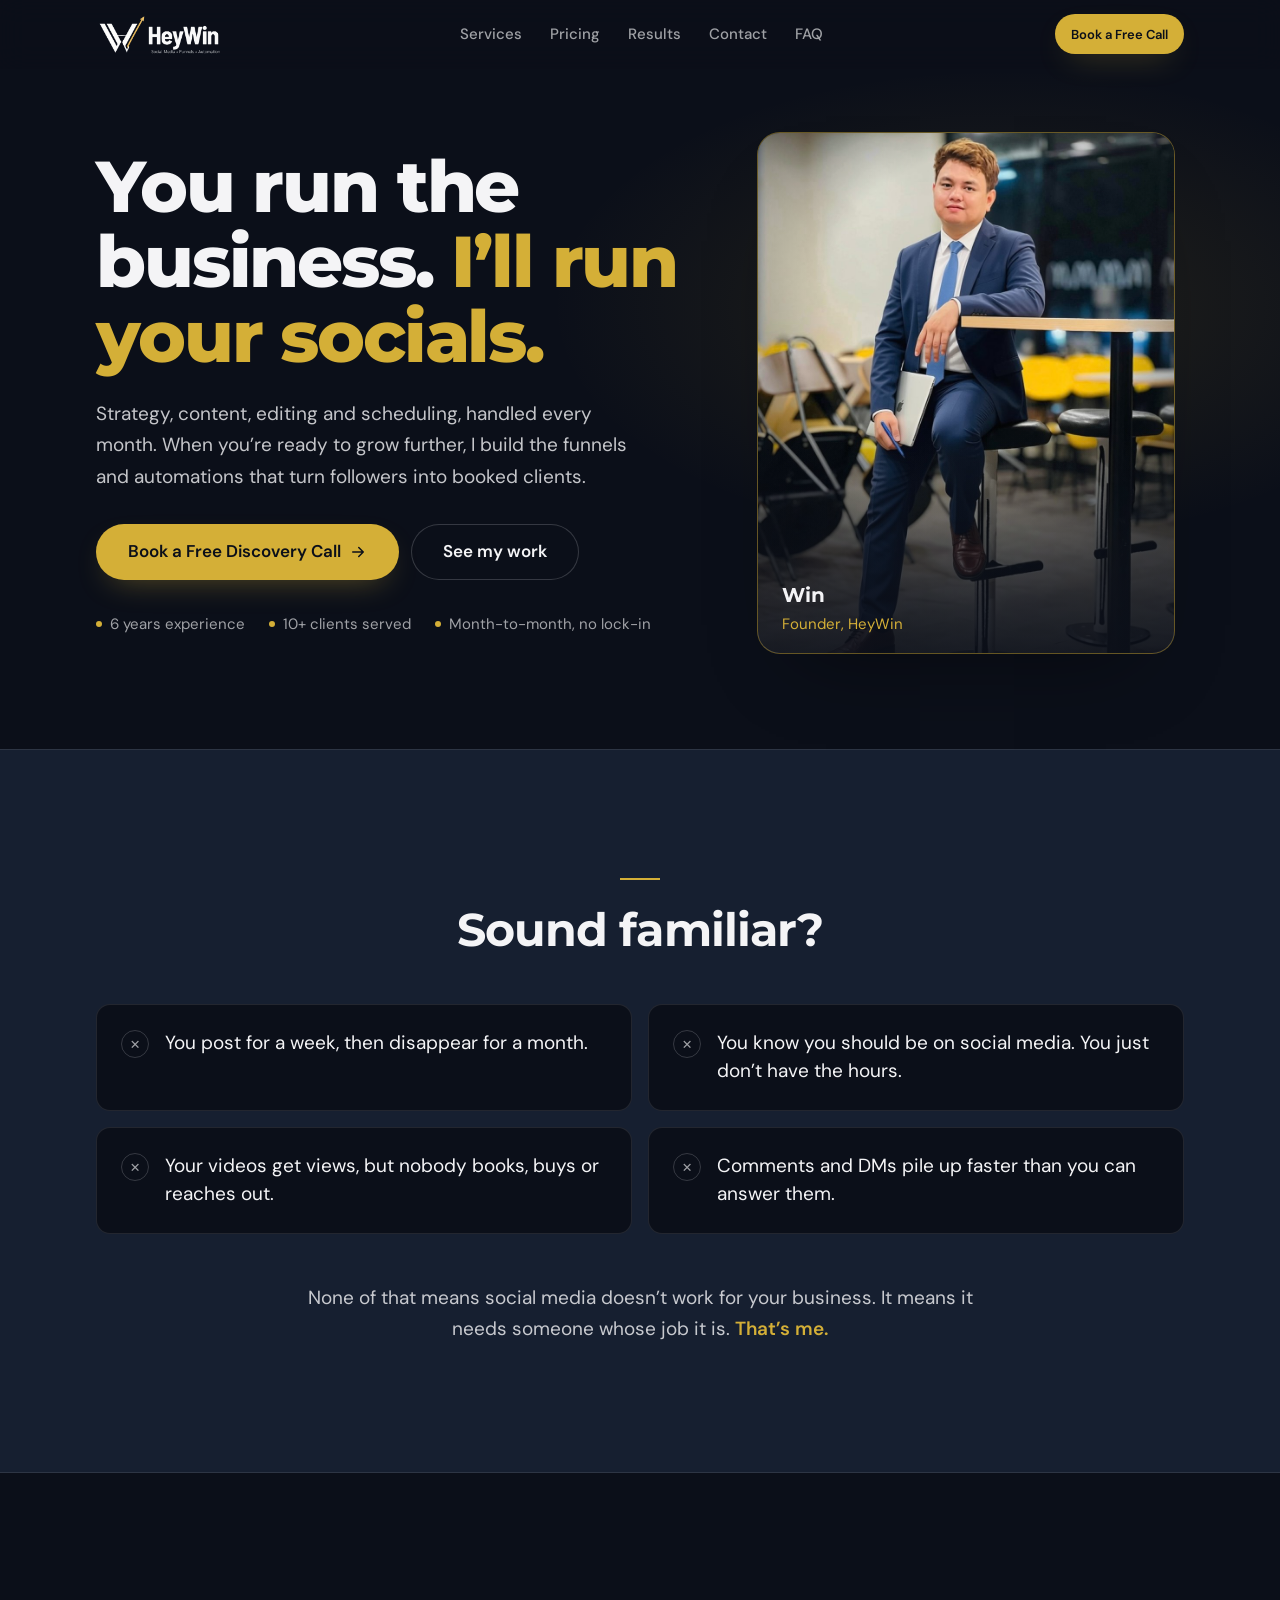
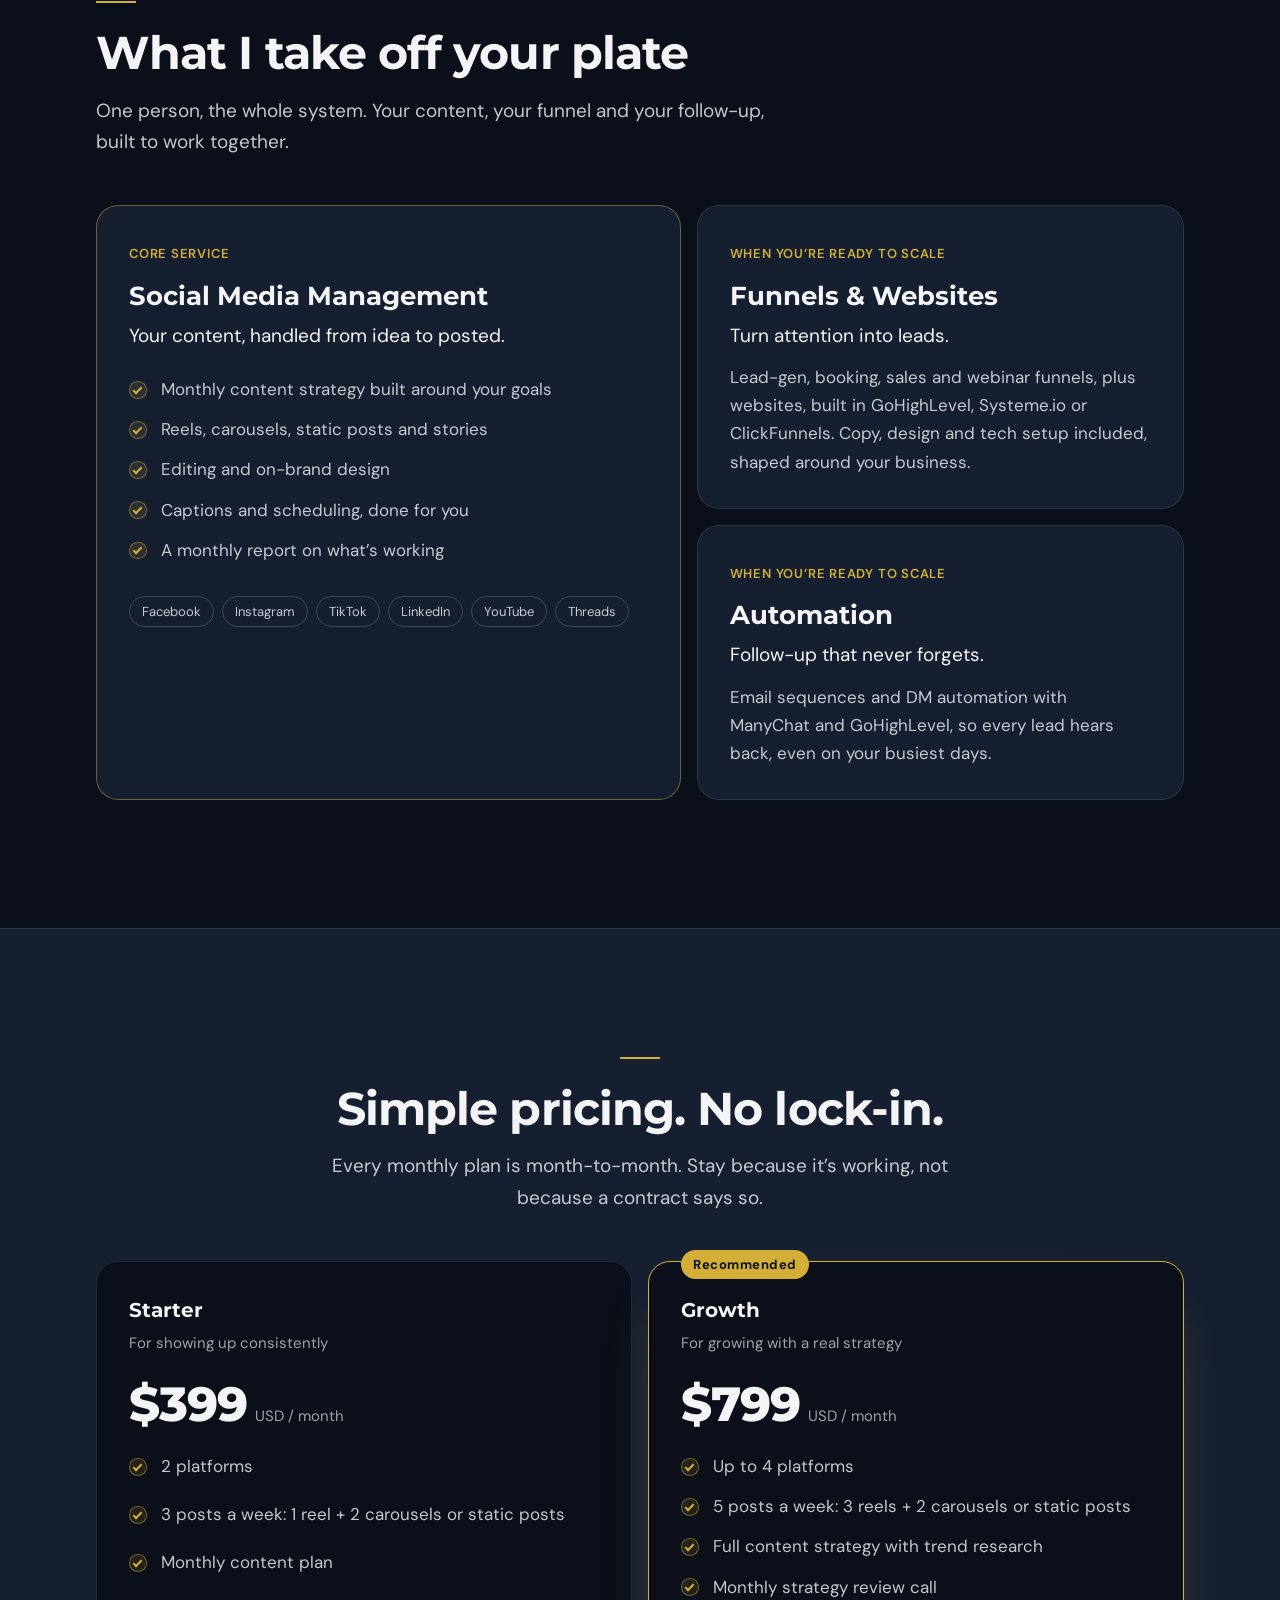
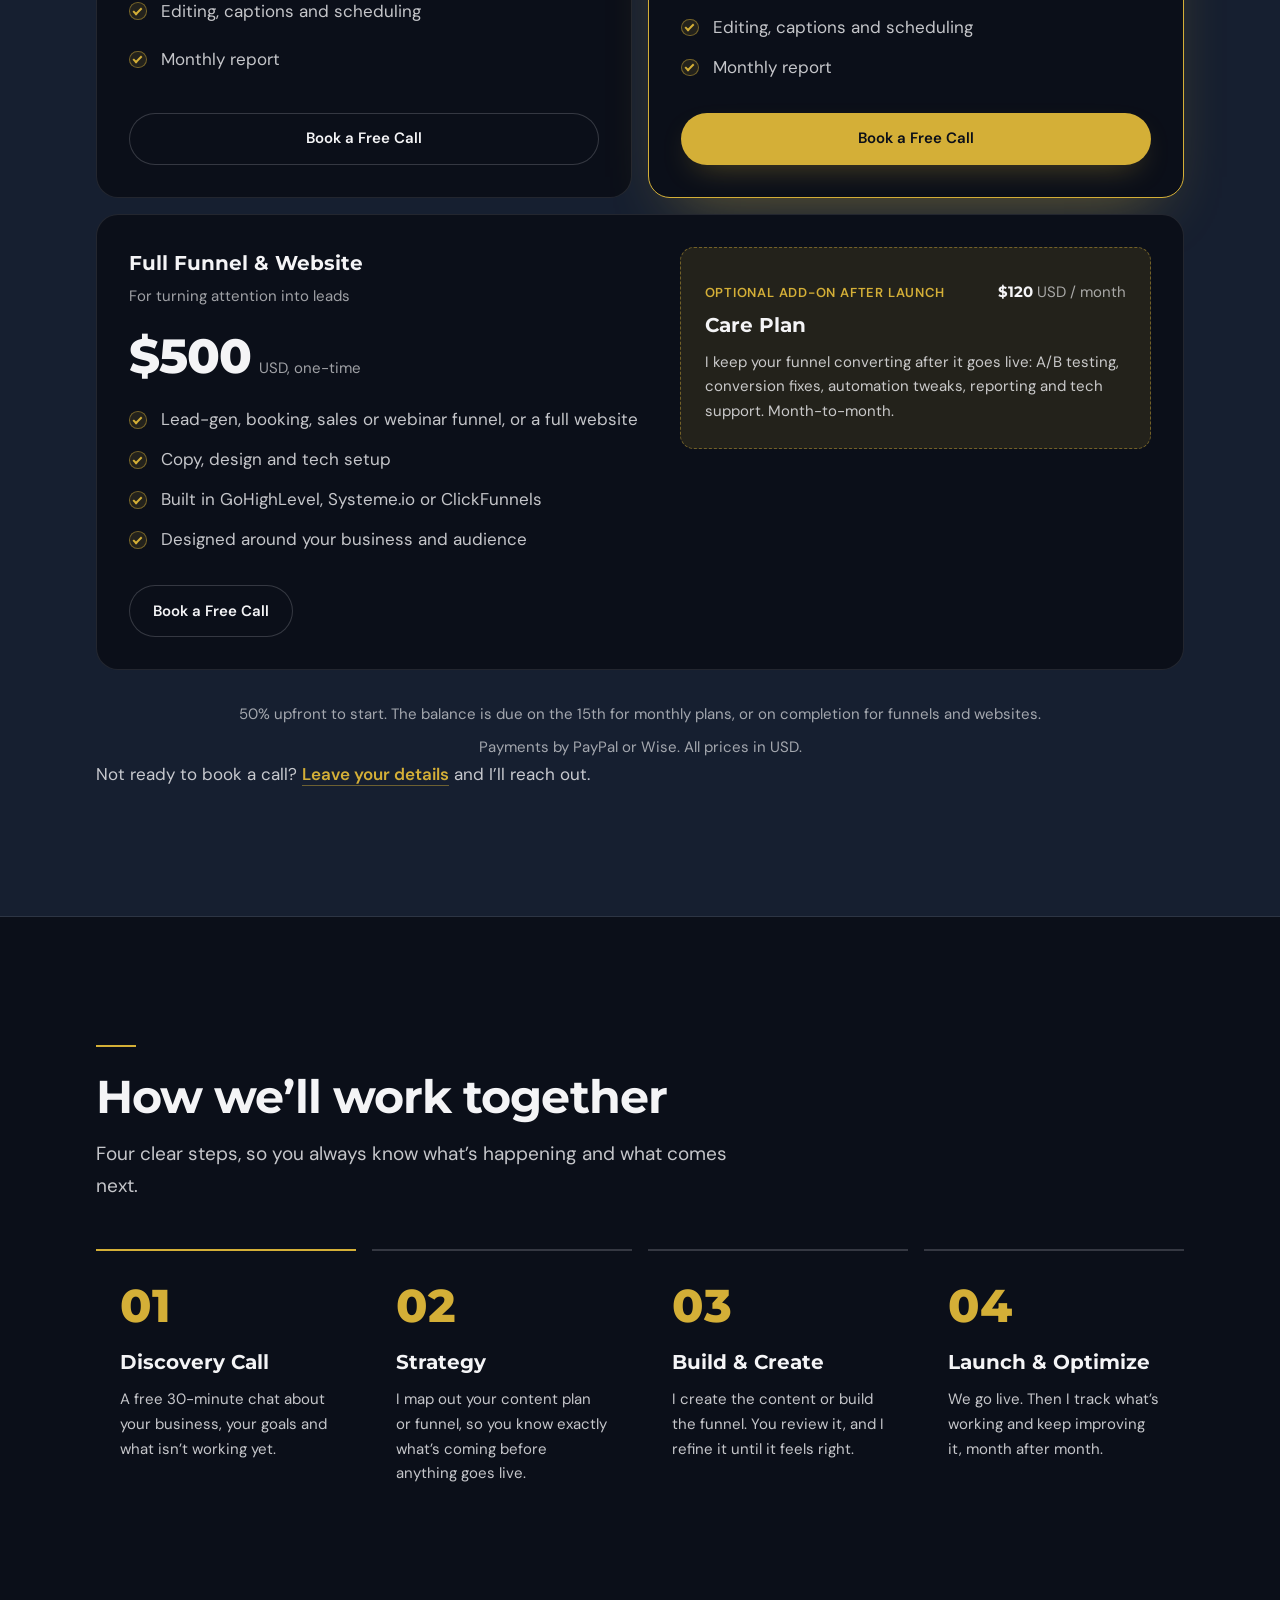
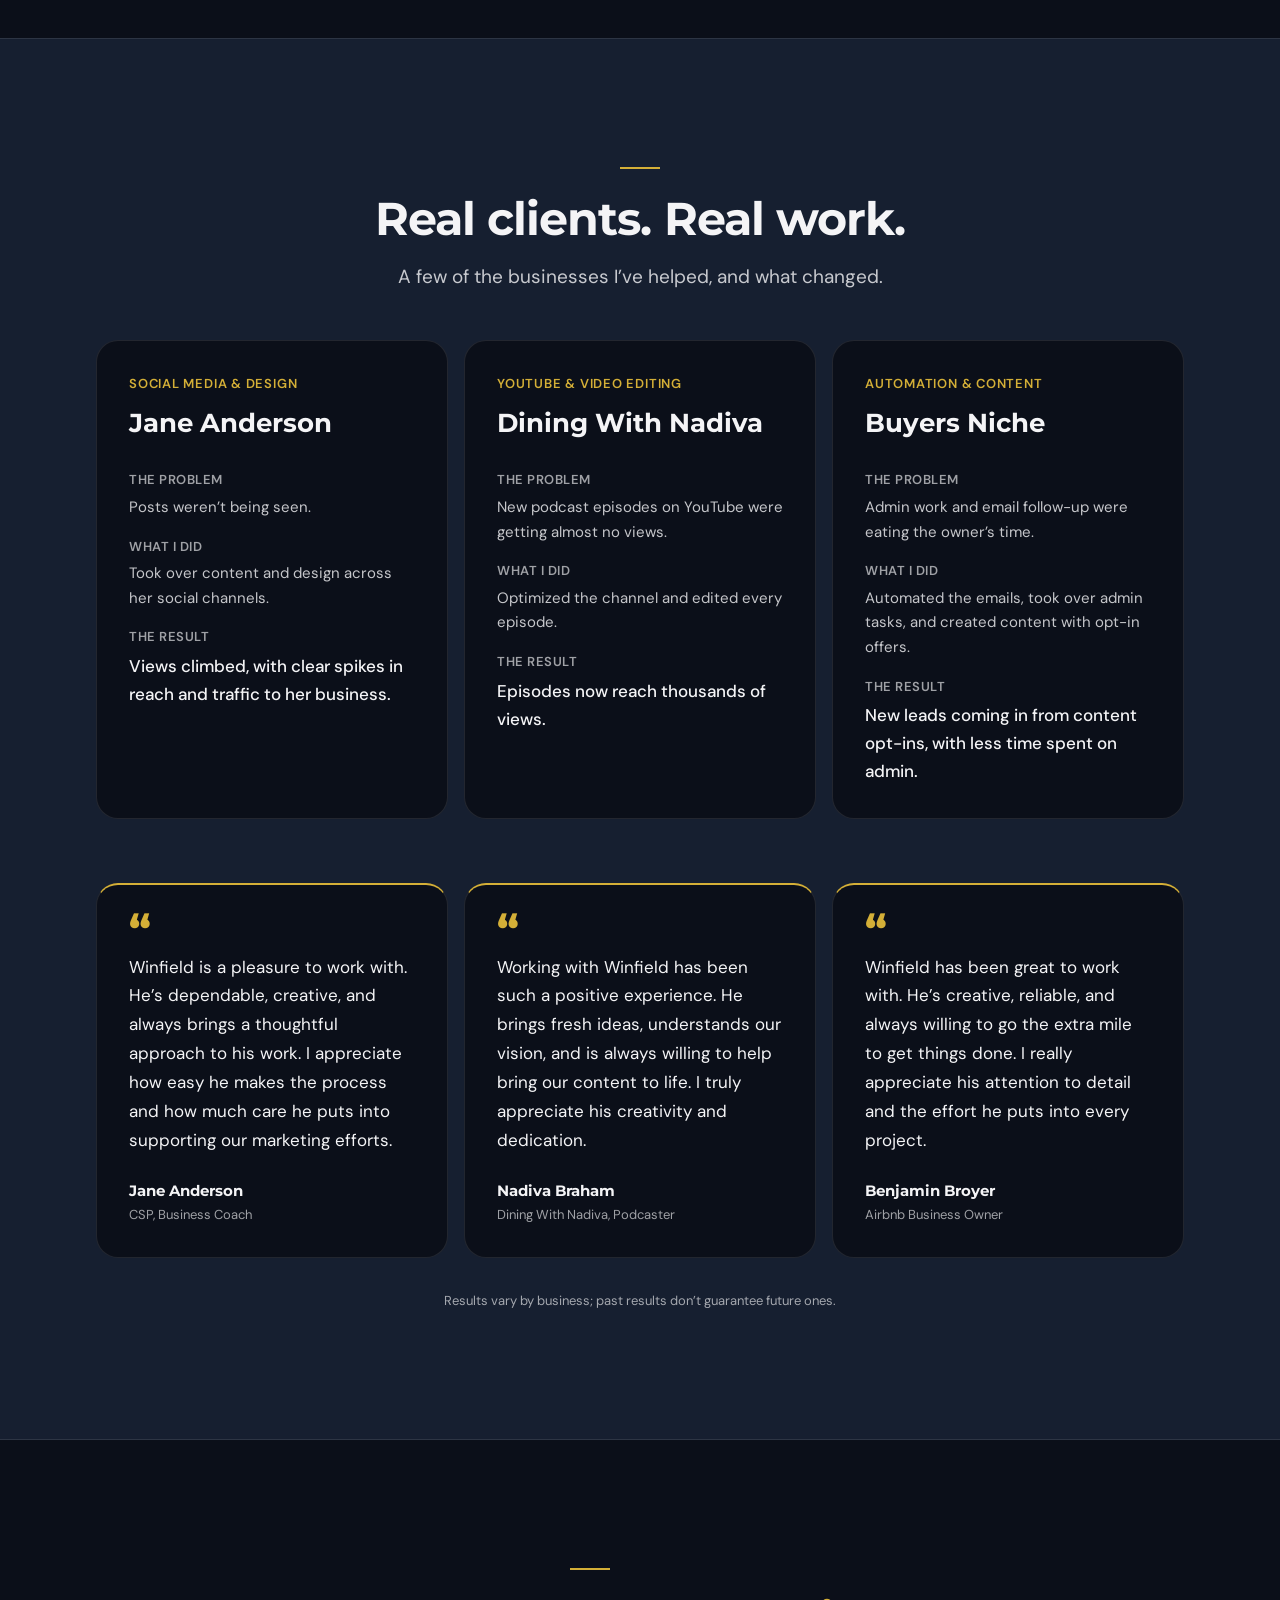
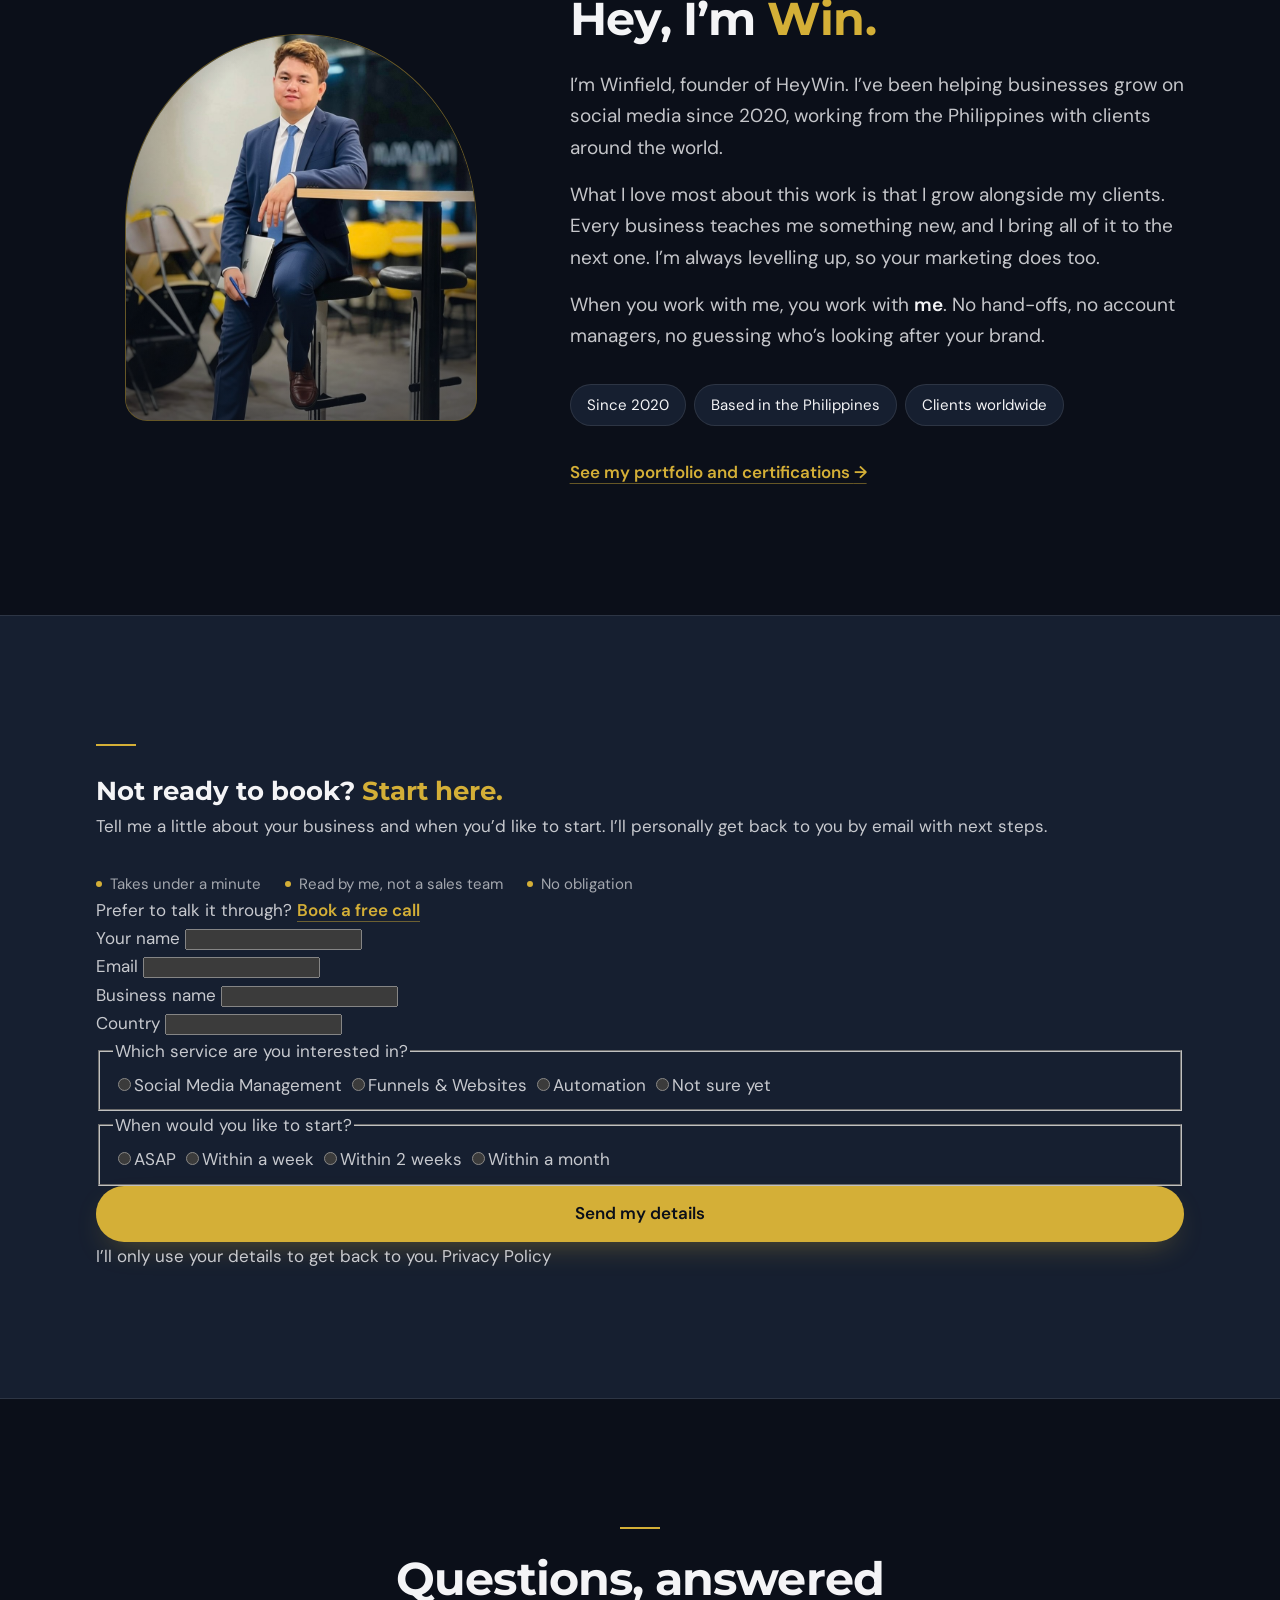
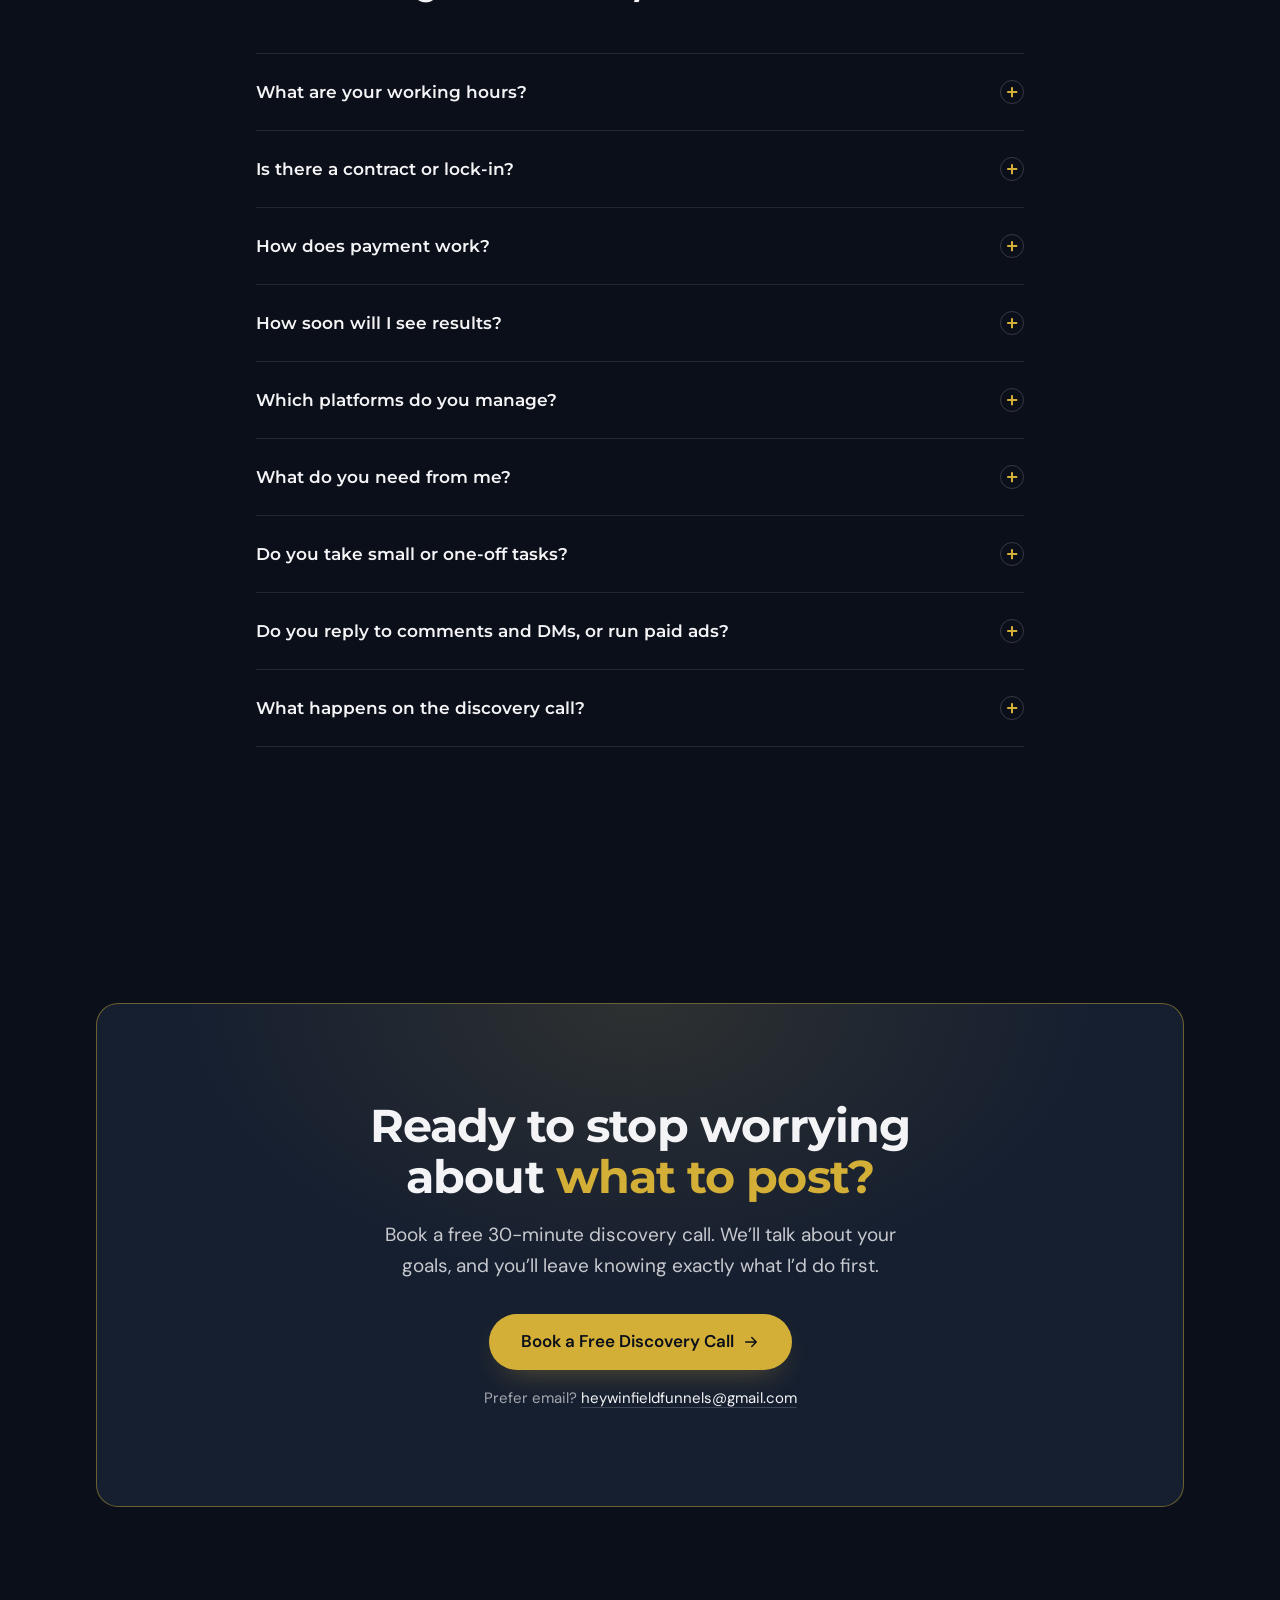
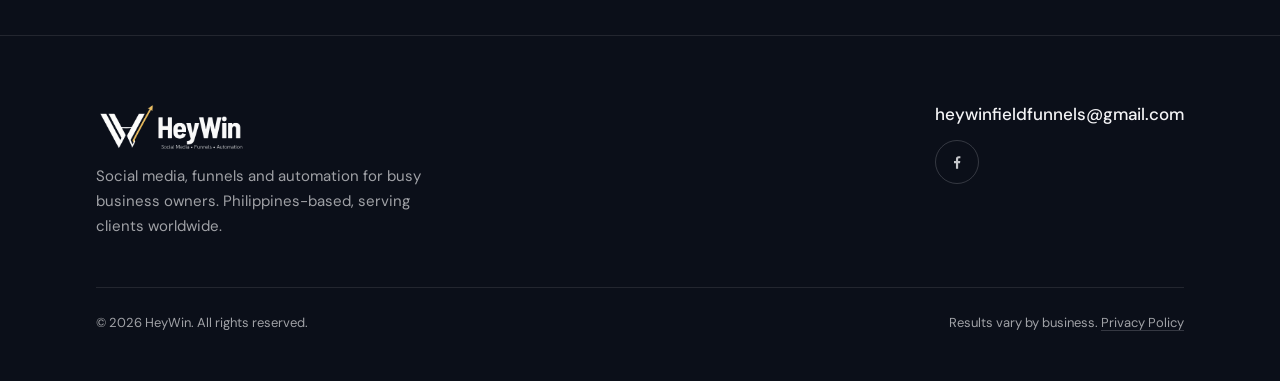
==== commit 0d1a5ba5: "Add files via upload" ====
--- a/HeyWin-upload/index.html
+++ b/HeyWin-upload/index.html
@@ -50,7 +50,7 @@
     "founder": { "@type": "Person", "name": "Winfield" },
     "address": { "@type": "PostalAddress", "addressCountry": "PH" },
     "areaServed": "Worldwide",
-    "priceRange": "$399 - $1,200+"
+    "priceRange": "$399 - $799"
   }
   </script>
 </head>
@@ -69,6 +69,7 @@
           <li><a href="#services">Services</a></li>
           <li><a href="#pricing">Pricing</a></li>
           <li><a href="#results">Results</a></li>
+          <li><a href="#contact">Contact</a></li>
           <li><a href="#faq">FAQ</a></li>
         </ul>
       </nav>
@@ -222,7 +223,7 @@
           <div>
             <h3>Full Funnel &amp; Website</h3>
             <p class="plan__for">For turning attention into leads</p>
-            <p class="plan__price"><span class="plan__from">from</span><span class="plan__amount">$1,200</span><span class="plan__per">USD, one-time</span></p>
+            <p class="plan__price"><span class="plan__amount">$500</span><span class="plan__per">USD, one-time</span></p>
             <ul class="checks">
               <li>Lead-gen, booking, sales or webinar funnel, or a full website</li>
               <li>Copy, design and tech setup</li>
@@ -247,6 +248,8 @@
           <p>50% upfront to start. The balance is due on the 15th for monthly plans, or on completion for funnels and websites.</p>
           <p>Payments by PayPal or Wise. All prices in USD.</p>
         </div>
+
+        <p class="nudge" data-fade>Not ready to book a call? <a class="text-link" href="#contact">Leave your details</a> and I&rsquo;ll reach out.</p>
       </div>
     </section>
 
@@ -401,8 +404,84 @@
       </div>
     </section>
 
+    <!-- ================= CONTACT (lead form, collected by Netlify Forms) ================= -->
+    <section id="contact" class="section section--card" aria-labelledby="contact-title">
+      <div class="container contact">
+        <div data-fade>
+          <span class="eyebrow-rule" aria-hidden="true"></span>
+          <h2 id="contact-title">Not ready to book? <span class="gold">Start here.</span></h2>
+          <p class="contact__lead">Tell me a little about your business and when you&rsquo;d like to start. I&rsquo;ll personally get back to you by email with next steps.</p>
+          <ul class="trust contact__points">
+            <li>Takes under a minute</li>
+            <li>Read by me, not a sales team</li>
+            <li>No obligation</li>
+          </ul>
+          <p class="contact__alt">Prefer to talk it through? <a class="text-link" data-book href="mailto:heywinfieldfunnels@gmail.com">Book a free call</a></p>
+        </div>
+
+        <div class="lead-card" data-fade>
+          <form class="lead-form" name="lead" method="POST" data-netlify="true" netlify-honeypot="bot-field" data-lead-form>
+            <input type="hidden" name="form-name" value="lead">
+            <p hidden><label>Leave this empty: <input name="bot-field" tabindex="-1" autocomplete="off"></label></p>
+
+            <div class="field-row">
+              <div class="field">
+                <label for="lead-name">Your name</label>
+                <input id="lead-name" name="name" type="text" autocomplete="name" required>
+              </div>
+              <div class="field">
+                <label for="lead-email">Email</label>
+                <input id="lead-email" name="email" type="email" autocomplete="email" required>
+              </div>
+            </div>
+
+            <div class="field-row">
+              <div class="field">
+                <label for="lead-business">Business name</label>
+                <input id="lead-business" name="business" type="text" autocomplete="organization" required>
+              </div>
+              <div class="field">
+                <label for="lead-country">Country</label>
+                <input id="lead-country" name="country" type="text" autocomplete="country-name" required>
+              </div>
+            </div>
+
+            <fieldset class="choice">
+              <legend>Which service are you interested in?</legend>
+              <div class="choice__options">
+                <label class="chip"><input type="radio" name="service" value="Social Media Management" required><span>Social Media Management</span></label>
+                <label class="chip"><input type="radio" name="service" value="Funnels &amp; Websites"><span>Funnels &amp; Websites</span></label>
+                <label class="chip"><input type="radio" name="service" value="Automation"><span>Automation</span></label>
+                <label class="chip"><input type="radio" name="service" value="Not sure yet"><span>Not sure yet</span></label>
+              </div>
+            </fieldset>
+
+            <fieldset class="choice">
+              <legend>When would you like to start?</legend>
+              <div class="choice__options">
+                <label class="chip"><input type="radio" name="timeline" value="ASAP" required><span>ASAP</span></label>
+                <label class="chip"><input type="radio" name="timeline" value="Within a week"><span>Within a week</span></label>
+                <label class="chip"><input type="radio" name="timeline" value="Within 2 weeks"><span>Within 2 weeks</span></label>
+                <label class="chip"><input type="radio" name="timeline" value="Within a month"><span>Within a month</span></label>
+              </div>
+            </fieldset>
+
+            <button class="btn btn--gold btn--lg btn--block" type="submit">Send my details</button>
+            <p class="lead-form__status" role="status" aria-live="polite" data-lead-status></p>
+            <p class="lead-form__note">I&rsquo;ll only use your details to get back to you. <a href="privacy.html">Privacy Policy</a></p>
+          </form>
+
+          <div class="lead-done" hidden tabindex="-1" data-lead-done>
+            <span class="lead-done__icon" aria-hidden="true"></span>
+            <h3>Thanks, I&rsquo;ve got your details.</h3>
+            <p>I&rsquo;ll get back to you by email soon. Keep an eye on your inbox, and your spam folder just in case.</p>
+          </div>
+        </div>
+      </div>
+    </section>
+
     <!-- ================= FAQ ================= -->
-    <section id="faq" class="section section--card" aria-labelledby="faq-title">
+    <section id="faq" class="section" aria-labelledby="faq-title">
       <div class="container">
         <div class="section__head section__head--center" data-fade>
           <span class="eyebrow-rule" aria-hidden="true"></span>
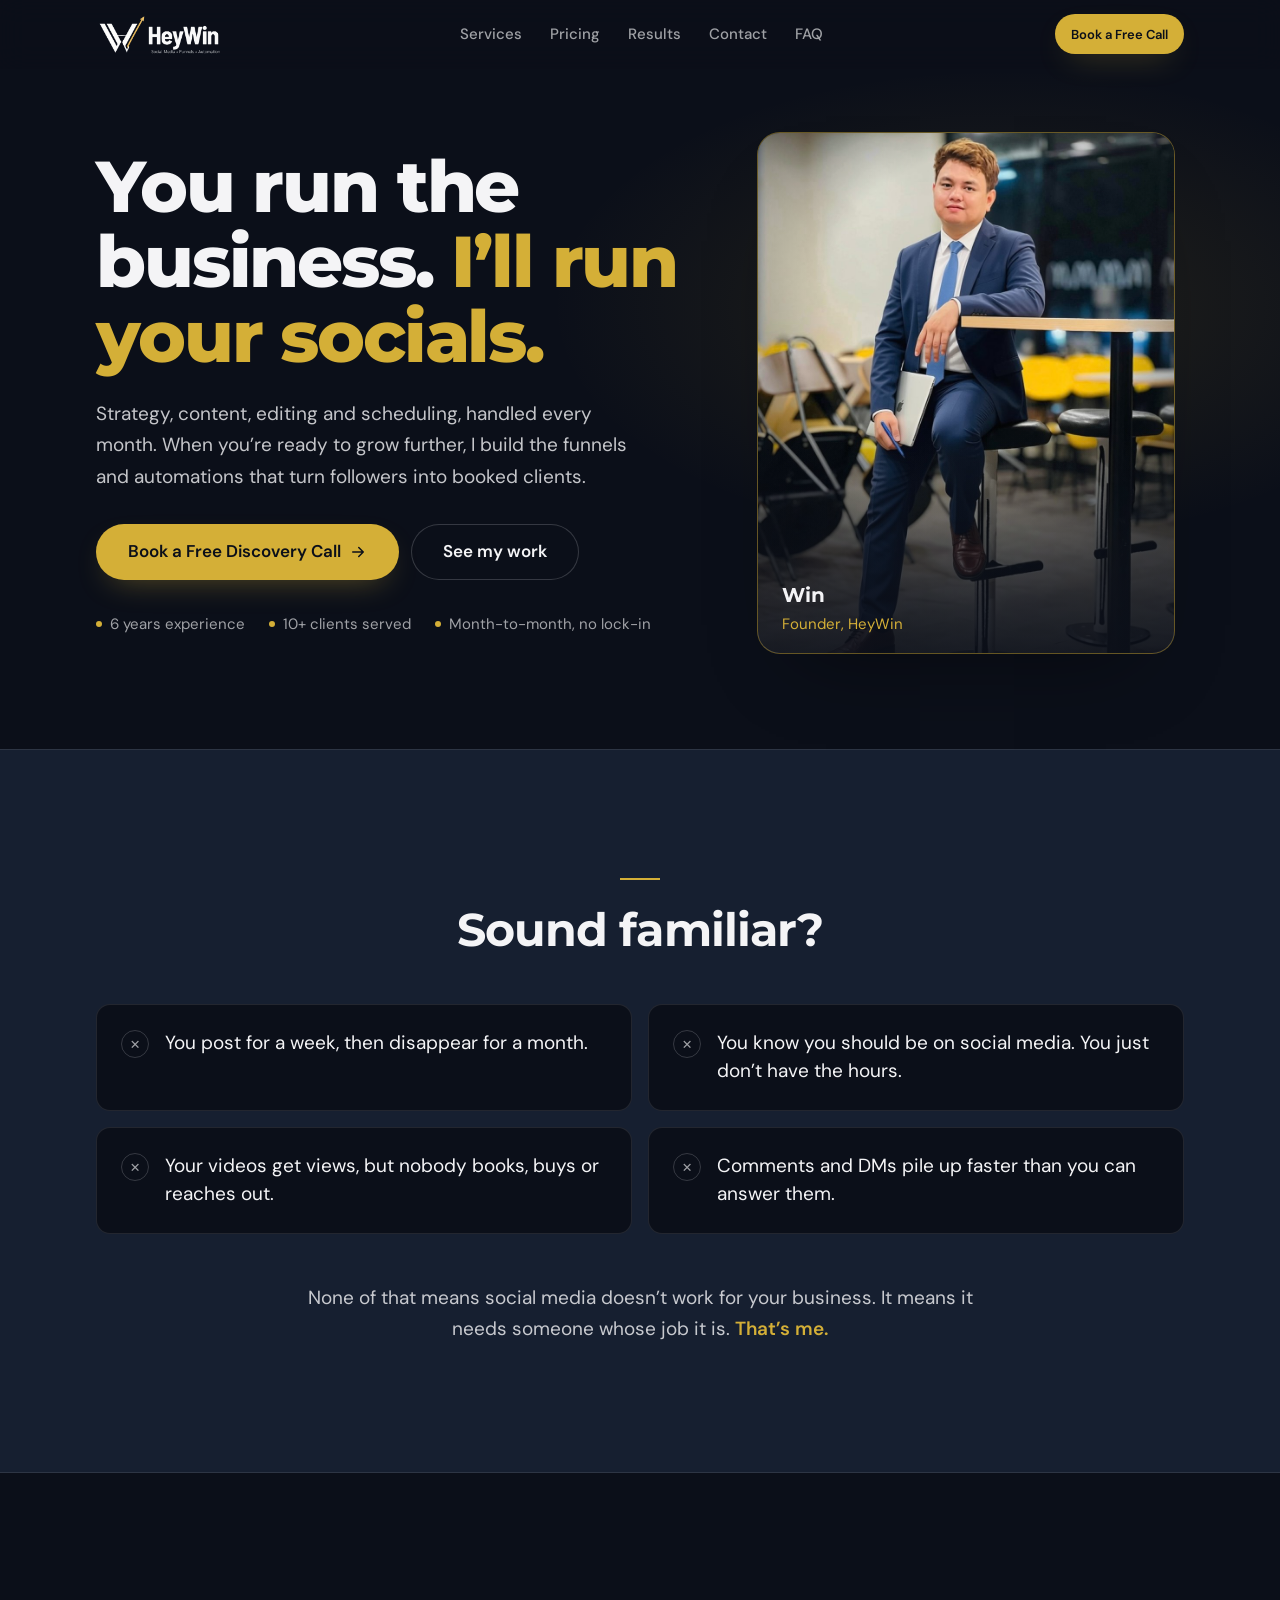
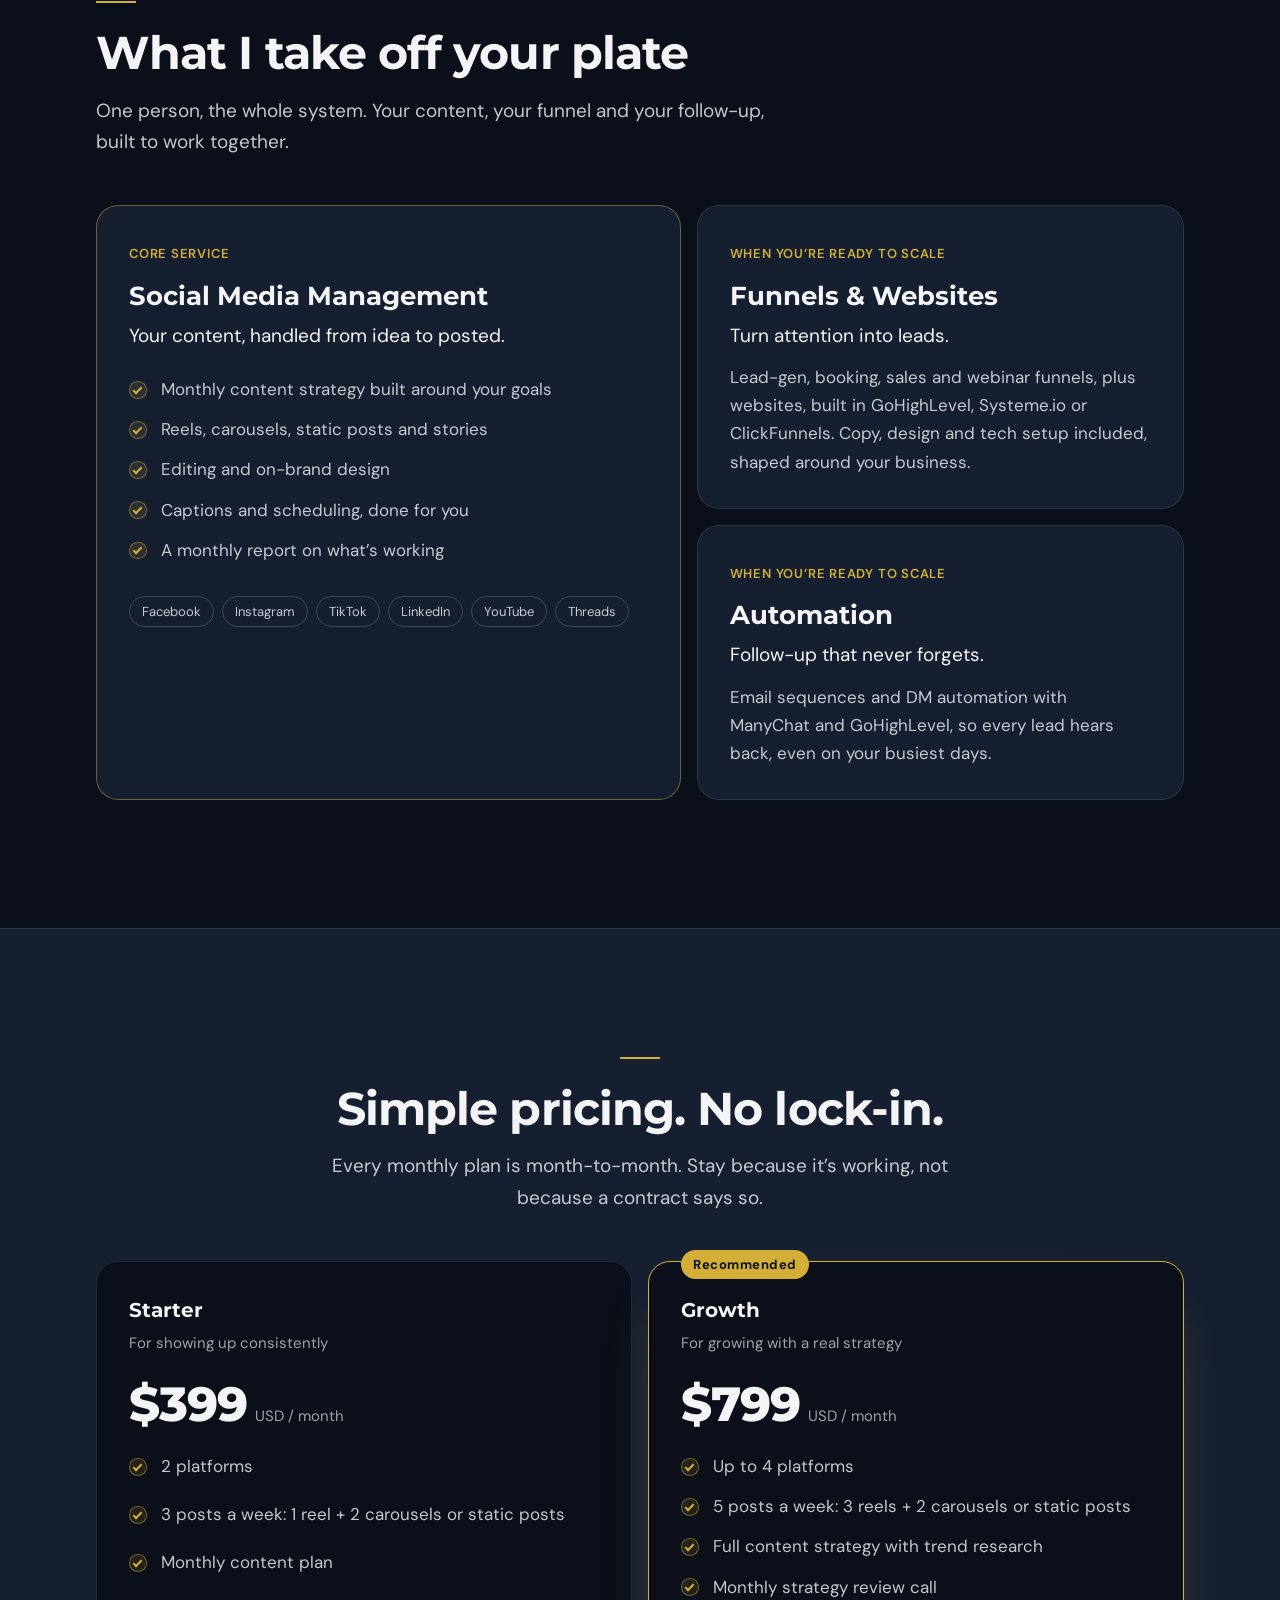
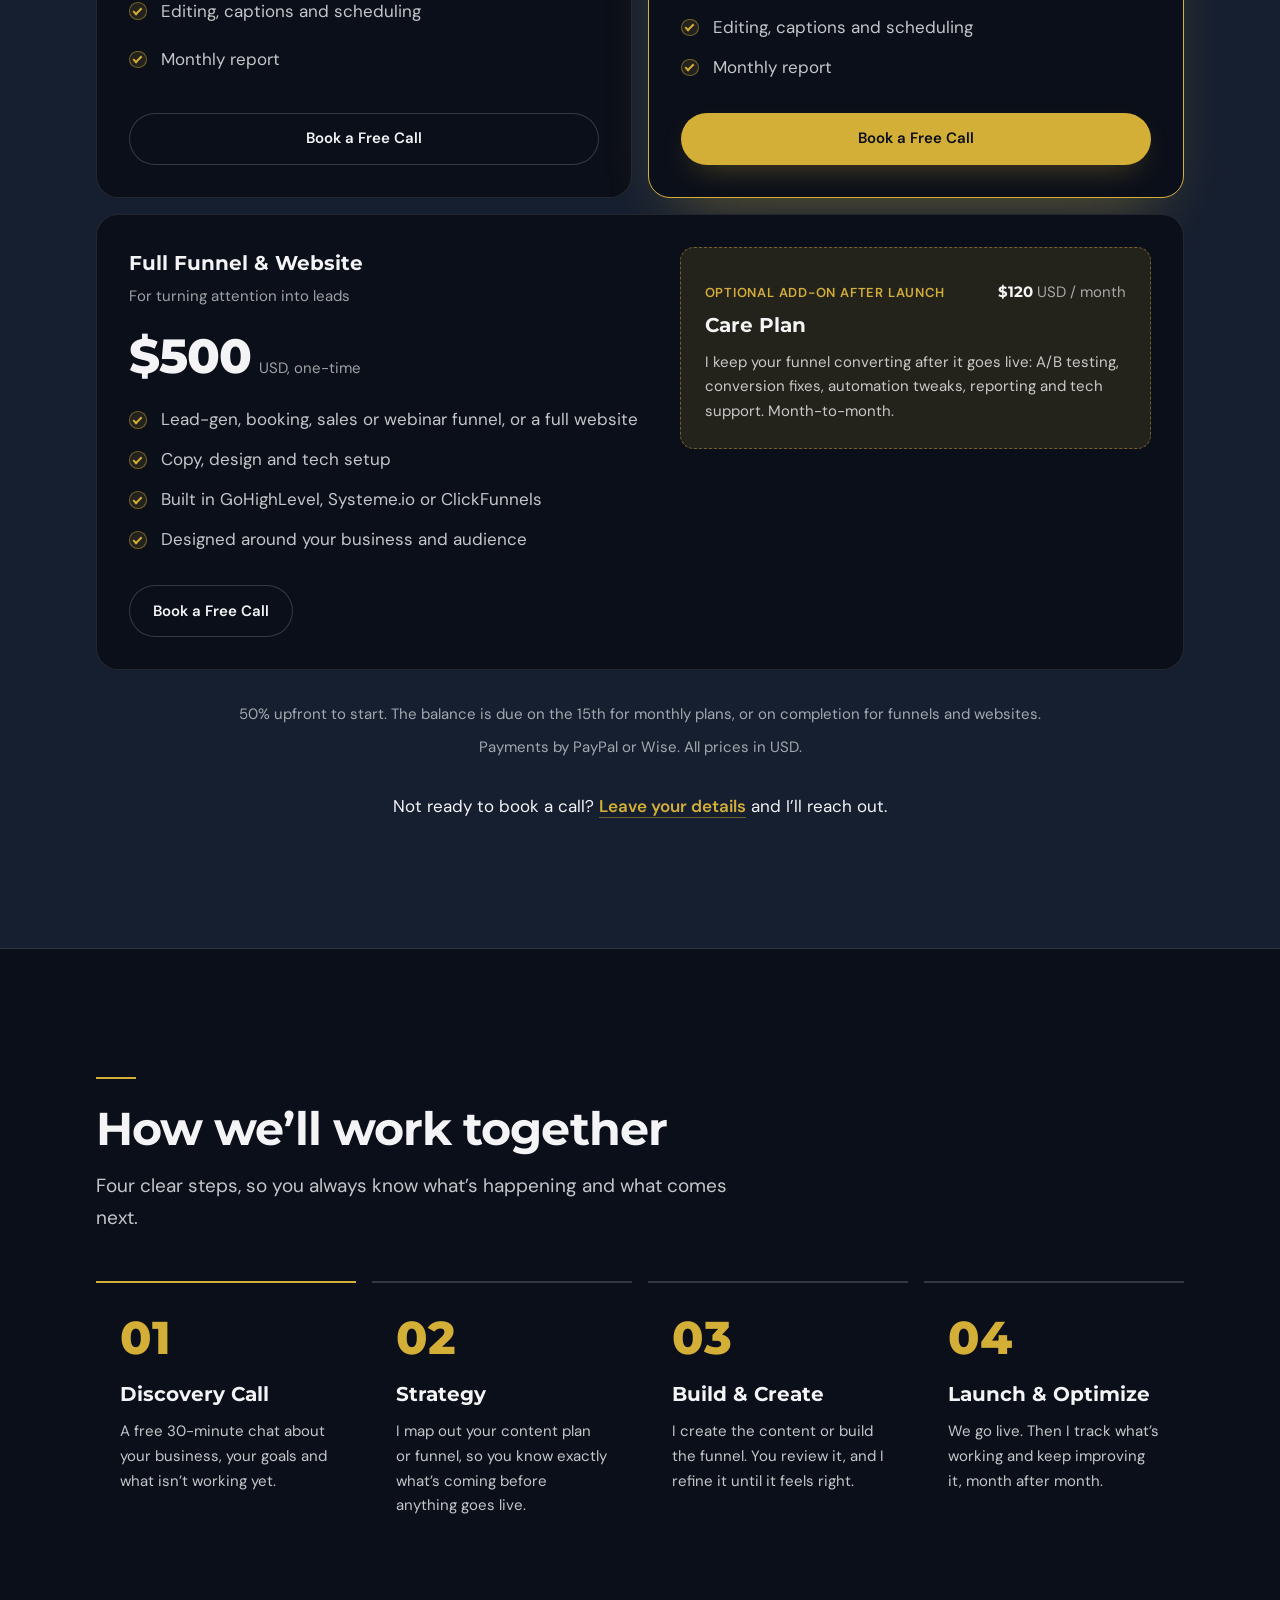
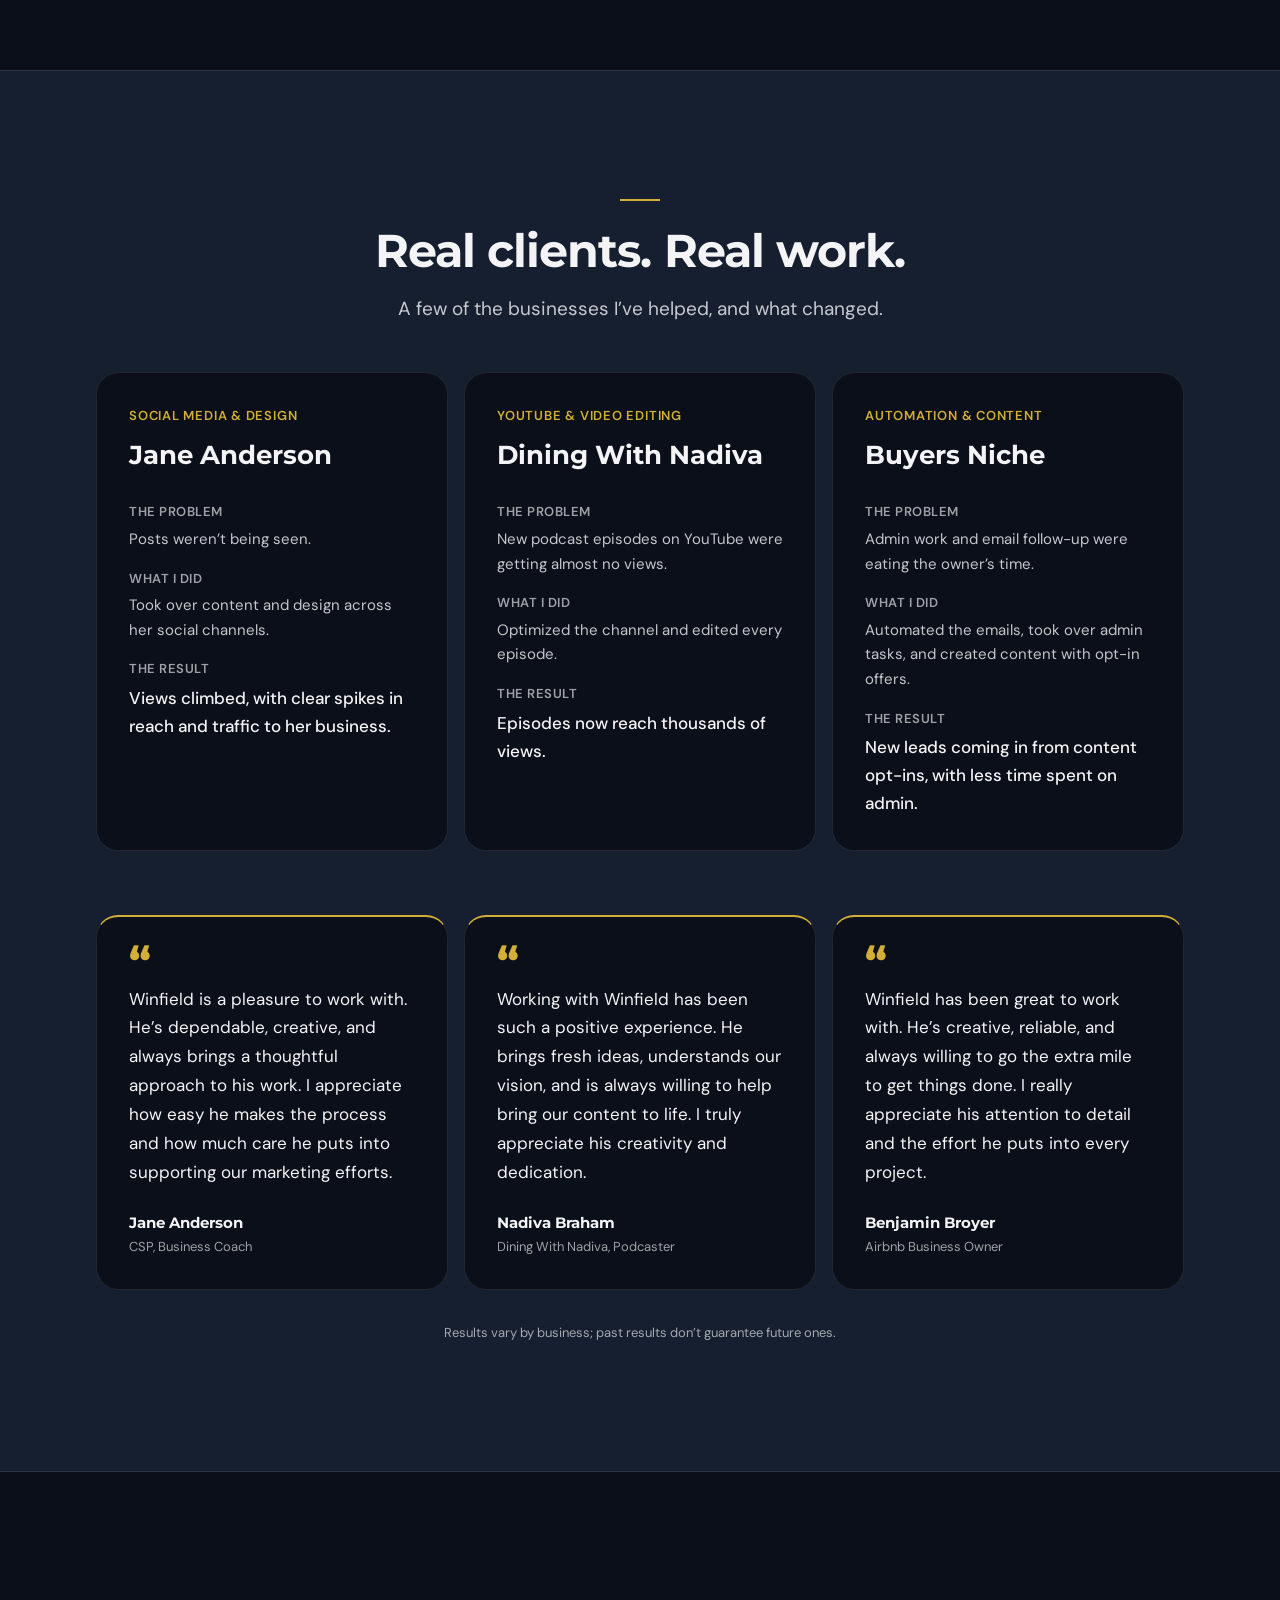
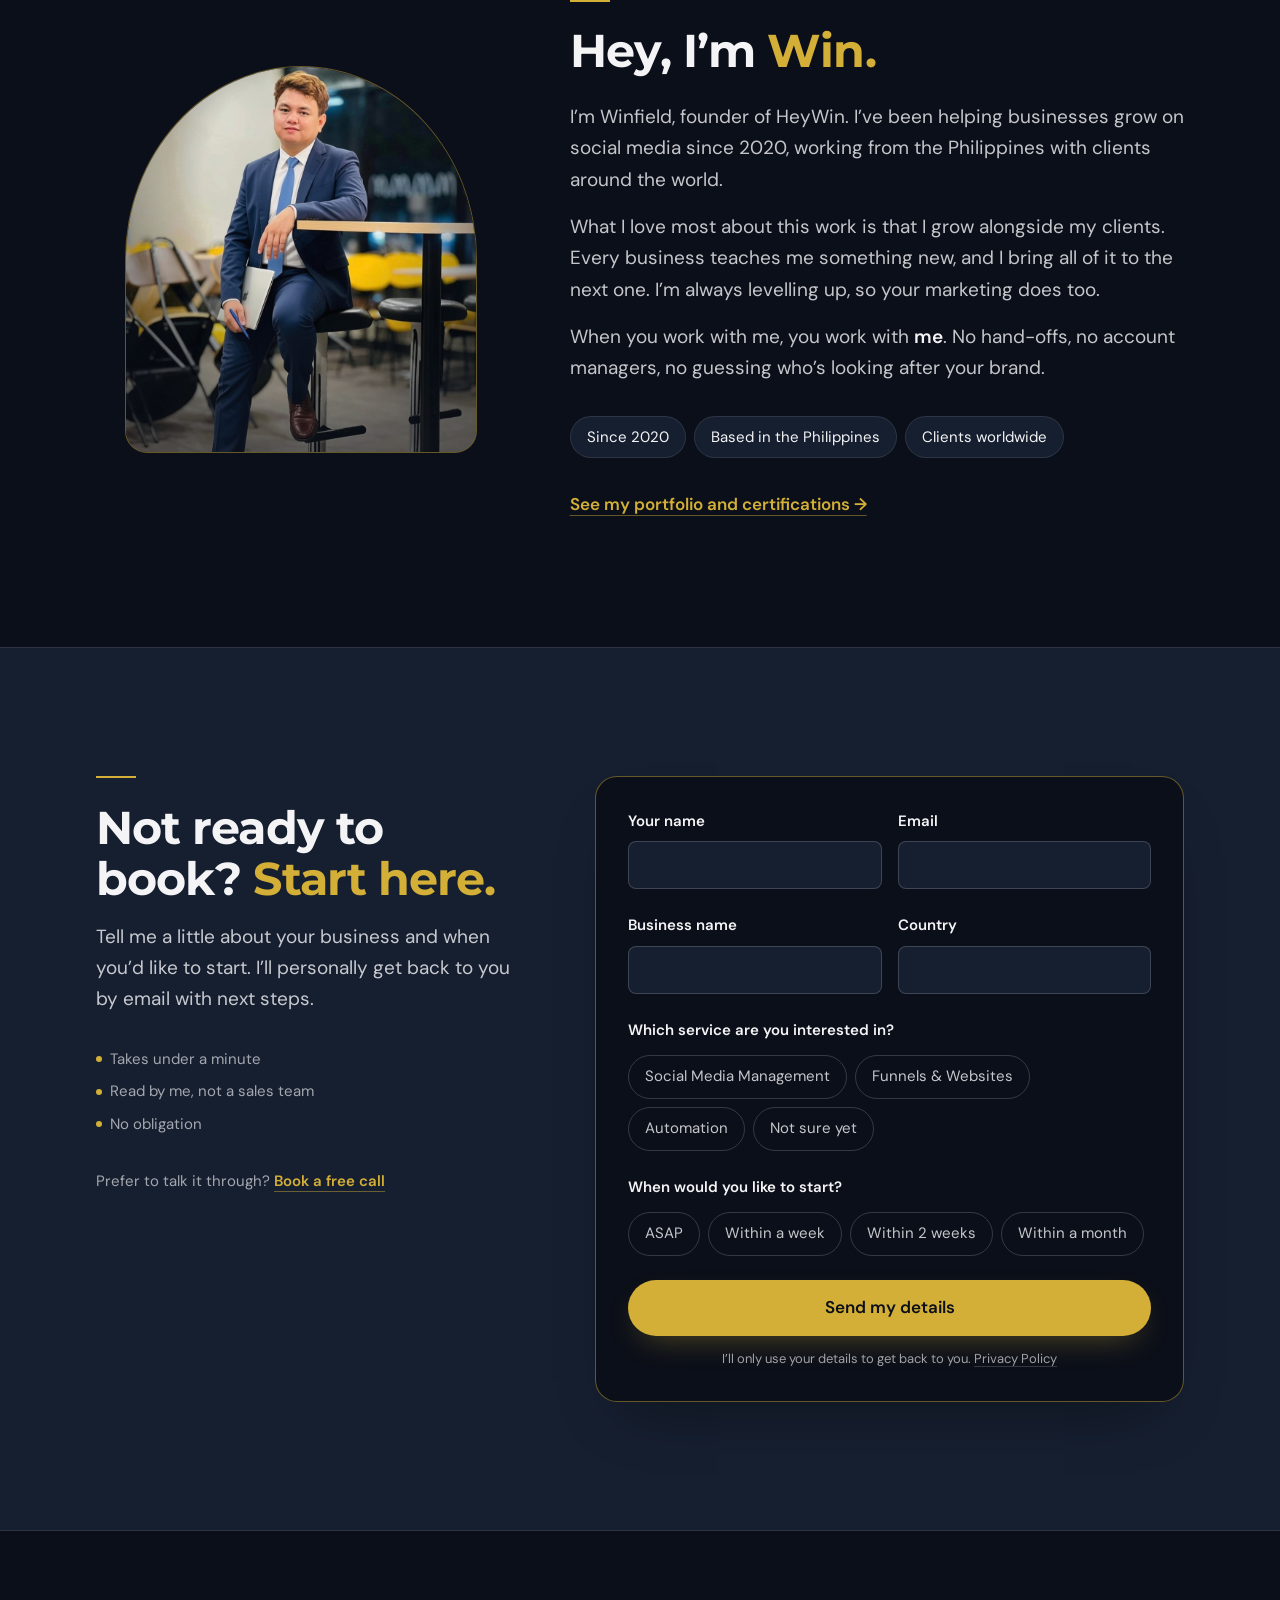
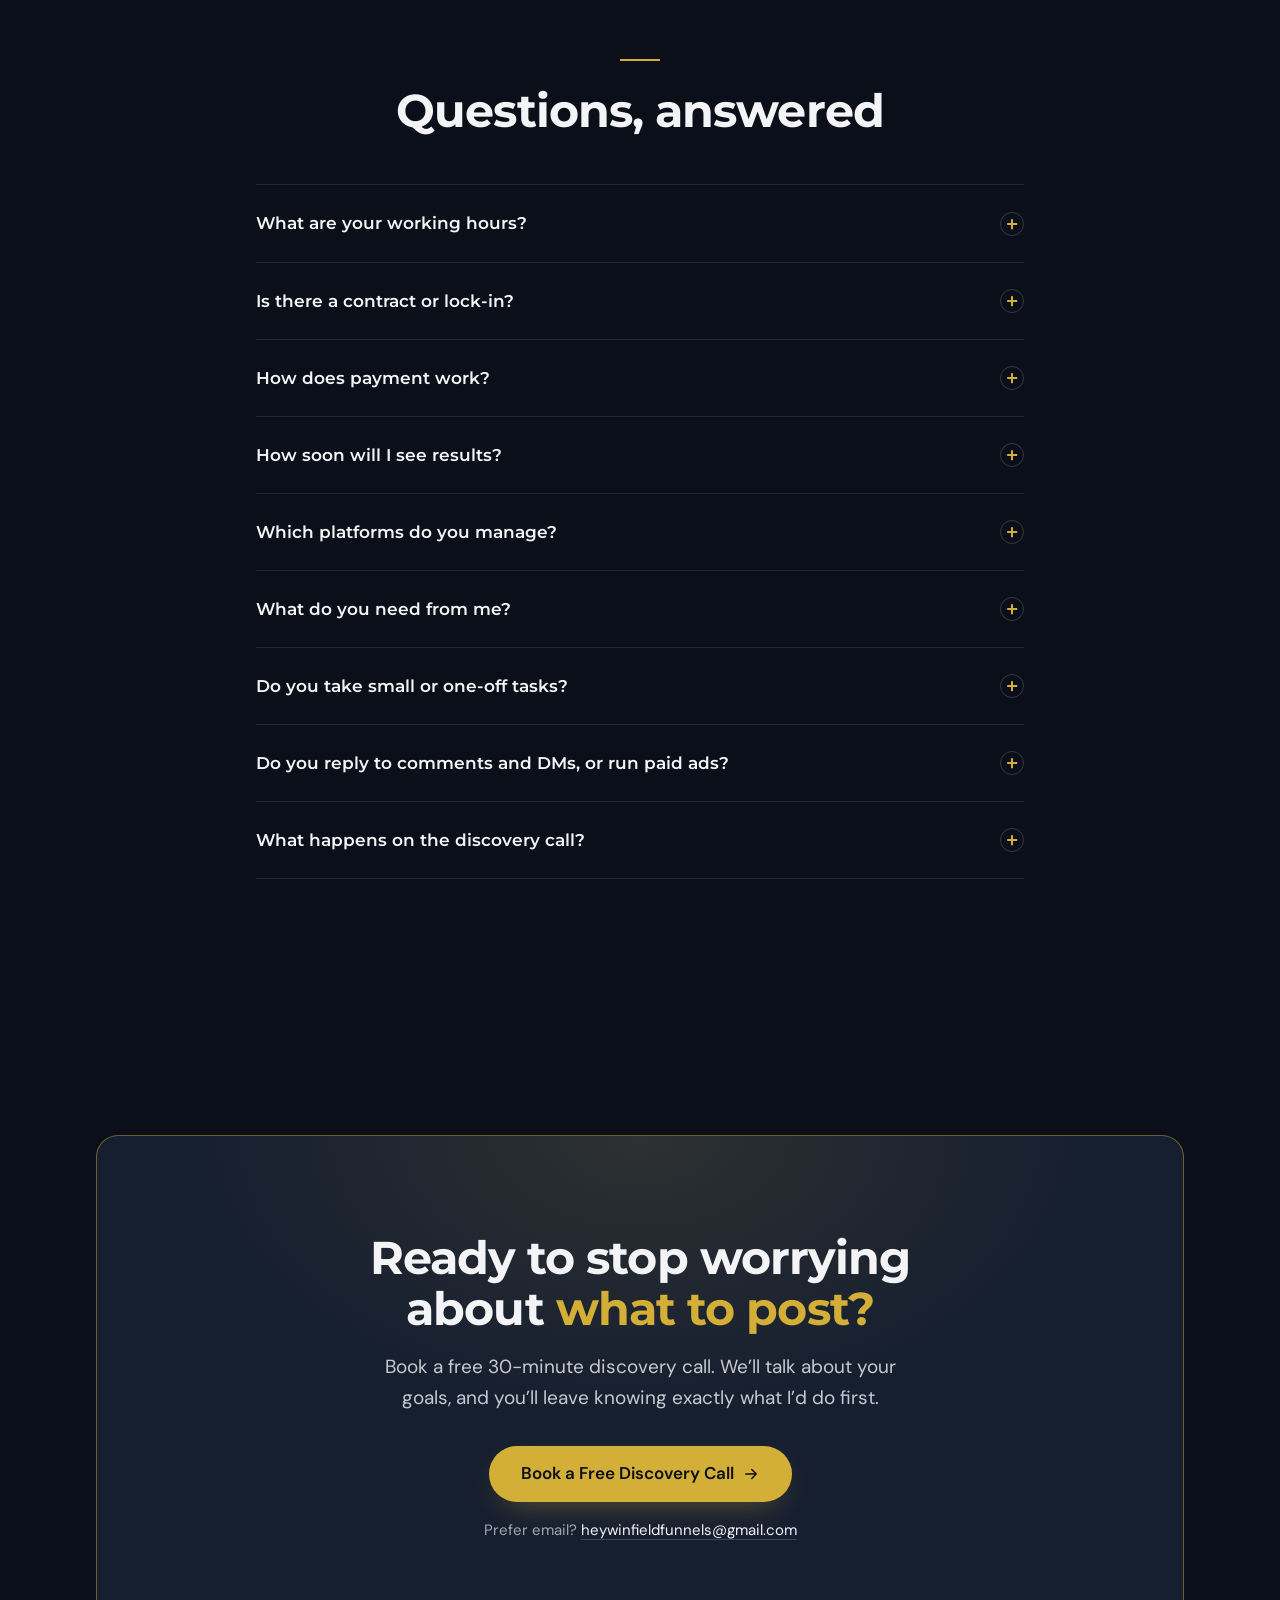
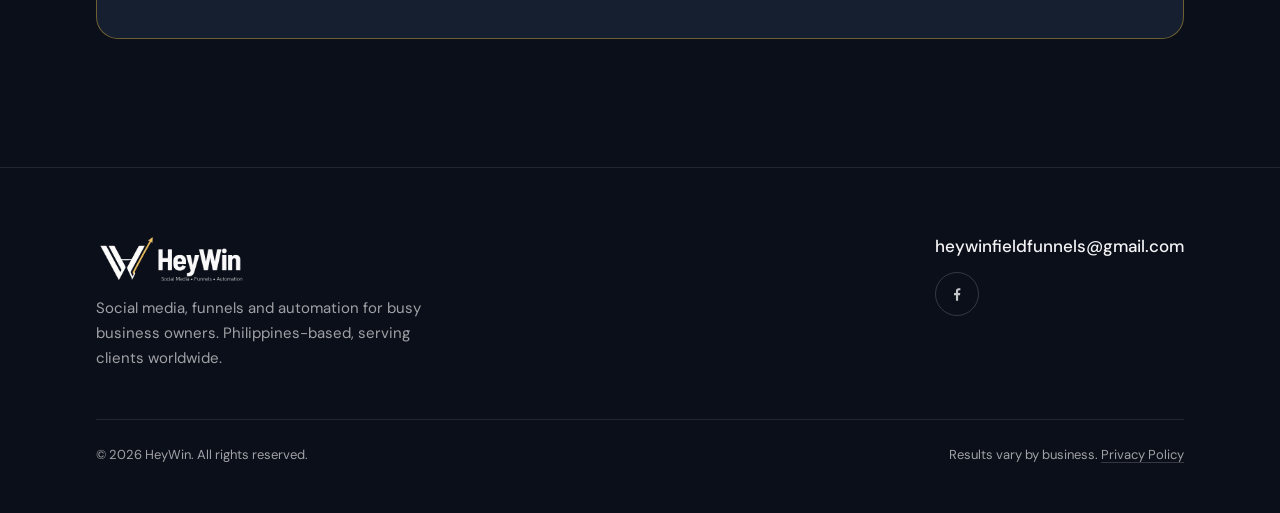
==== commit ca5c745e: "Add files via upload" ====
--- a/HeyWin-upload/index.html
+++ b/HeyWin-upload/index.html
@@ -470,12 +470,6 @@
             <p class="lead-form__status" role="status" aria-live="polite" data-lead-status></p>
             <p class="lead-form__note">I&rsquo;ll only use your details to get back to you. <a href="privacy.html">Privacy Policy</a></p>
           </form>
-
-          <div class="lead-done" hidden tabindex="-1" data-lead-done>
-            <span class="lead-done__icon" aria-hidden="true"></span>
-            <h3>Thanks, I&rsquo;ve got your details.</h3>
-            <p>I&rsquo;ll get back to you by email soon. Keep an eye on your inbox, and your spam folder just in case.</p>
-          </div>
         </div>
       </div>
     </section>
--- a/HeyWin-upload/css/styles.css
+++ b/HeyWin-upload/css/styles.css
@@ -332,6 +332,8 @@
   font-size: var(--fs-sm); color: var(--ivory-60); text-align: center;
 }
 
+.nudge { margin-top: var(--s-6); text-align: center; color: var(--ivory); }
+
 /* ---------- Process ---------- */
 .steps { display: grid; gap: var(--s-4); counter-reset: step; }
 @media (min-width: 720px)  { .steps { grid-template-columns: repeat(2, minmax(0, 1fr)); } }
@@ -416,6 +418,81 @@
   font-size: var(--fs-sm); color: var(--ivory); white-space: nowrap;
 }
 .about .text-link { display: inline-block; margin-top: var(--s-6); }
+
+/* ---------- Contact / lead form ---------- */
+.contact { display: grid; gap: var(--s-7); align-items: start; }
+@media (min-width: 960px) { .contact { grid-template-columns: minmax(0, 0.85fr) minmax(0, 1.15fr); gap: var(--s-8); } }
+.contact h2 { font-size: var(--fs-h2); font-weight: 700; line-height: 1.12; letter-spacing: -0.02em; }
+.contact__lead { margin-top: var(--s-4); font-size: var(--fs-lg); max-width: 30rem; }
+.contact__points { flex-direction: column; }
+.contact__alt { margin-top: var(--s-6); font-size: var(--fs-sm); color: var(--ivory-60); }
+
+.lead-card {
+  padding: var(--s-5);
+  border-radius: var(--r-lg);
+  background: var(--navy);
+  border: 1px solid var(--gold-line);
+  box-shadow: 0 30px 60px -30px var(--shadow);
+}
+@media (min-width: 640px) { .lead-card { padding: var(--s-6); } }
+
+.lead-form { display: grid; gap: var(--s-5); }
+.field-row { display: grid; gap: var(--s-5); }
+@media (min-width: 640px) { .field-row { grid-template-columns: repeat(2, minmax(0, 1fr)); gap: var(--s-4); } }
+.field { display: grid; gap: var(--s-2); }
+.field label, .choice legend { font-size: var(--fs-sm); font-weight: 600; color: var(--ivory); }
+.field input {
+  width: 100%; min-height: 3rem;
+  padding: var(--s-2) var(--s-4);
+  border-radius: var(--r-sm);
+  border: 1px solid var(--line-2);
+  background: var(--card);
+  color: var(--ivory);
+  font: inherit; font-size: var(--fs-base);
+  transition: border-color var(--fast) var(--ease);
+}
+.field input:hover { border-color: var(--gold-line); }
+.field input:focus-visible { outline: 2px solid var(--gold); outline-offset: 1px; border-color: var(--gold); }
+
+.choice { margin: 0; padding: 0; border: 0; min-width: 0; }
+.choice legend { padding: 0; margin-bottom: var(--s-3); }
+.choice__options { display: flex; flex-wrap: wrap; gap: var(--s-2); }
+.chip { position: relative; cursor: pointer; }
+.chip input { position: absolute; inset: 0; width: 100%; height: 100%; margin: 0; opacity: 0; cursor: pointer; }
+.chip span {
+  display: inline-flex; align-items: center; min-height: 2.75rem;
+  padding: 0 var(--s-4);
+  border-radius: var(--r-pill);
+  border: 1px solid var(--line-2);
+  font-size: var(--fs-sm); color: var(--ivory-80);
+  transition: border-color var(--fast) var(--ease), background var(--fast) var(--ease), color var(--fast) var(--ease);
+}
+.chip:hover span { border-color: var(--gold-line); color: var(--ivory); }
+.chip input:checked + span { background: var(--gold); border-color: var(--gold); color: var(--navy); font-weight: 600; }
+.chip input:focus-visible + span { outline: 2px solid var(--gold); outline-offset: 3px; }
+
+.lead-form .btn[disabled] { opacity: 0.7; cursor: progress; }
+.lead-form__status:empty { display: none; }
+.lead-form__status { margin-top: calc(var(--s-3) * -1); font-size: var(--fs-sm); color: var(--ivory); text-align: center; }
+.lead-form__note { margin-top: calc(var(--s-3) * -1); font-size: var(--fs-xs); color: var(--ivory-60); text-align: center; }
+.lead-form__note a { text-decoration: underline; text-decoration-color: var(--line-2); text-underline-offset: 0.25em; }
+.lead-form__note a:hover { color: var(--ivory); }
+
+.lead-done { padding: var(--s-6) var(--s-2); text-align: center; }
+.lead-done:focus { outline: none; }
+.lead-done__icon {
+  position: relative; display: block; margin: 0 auto var(--s-5);
+  width: 3.5rem; height: 3.5rem; border-radius: 50%;
+  background: var(--gold-soft); box-shadow: inset 0 0 0 1px var(--gold-line);
+}
+.lead-done__icon::after {
+  content: ""; position: absolute; left: 50%; top: 45%;
+  width: 0.75rem; height: 1.3rem;
+  border: solid var(--gold); border-width: 0 3px 3px 0;
+  transform: translate(-50%, -50%) rotate(45deg);
+}
+.lead-done h3 { font-size: var(--fs-h3); font-weight: 700; }
+.lead-done p { margin-top: var(--s-3); max-width: 26rem; margin-inline: auto; }
 
 /* ---------- FAQ ---------- */
 .faq { max-width: 48rem; margin-inline: auto; border-top: 1px solid var(--line); }
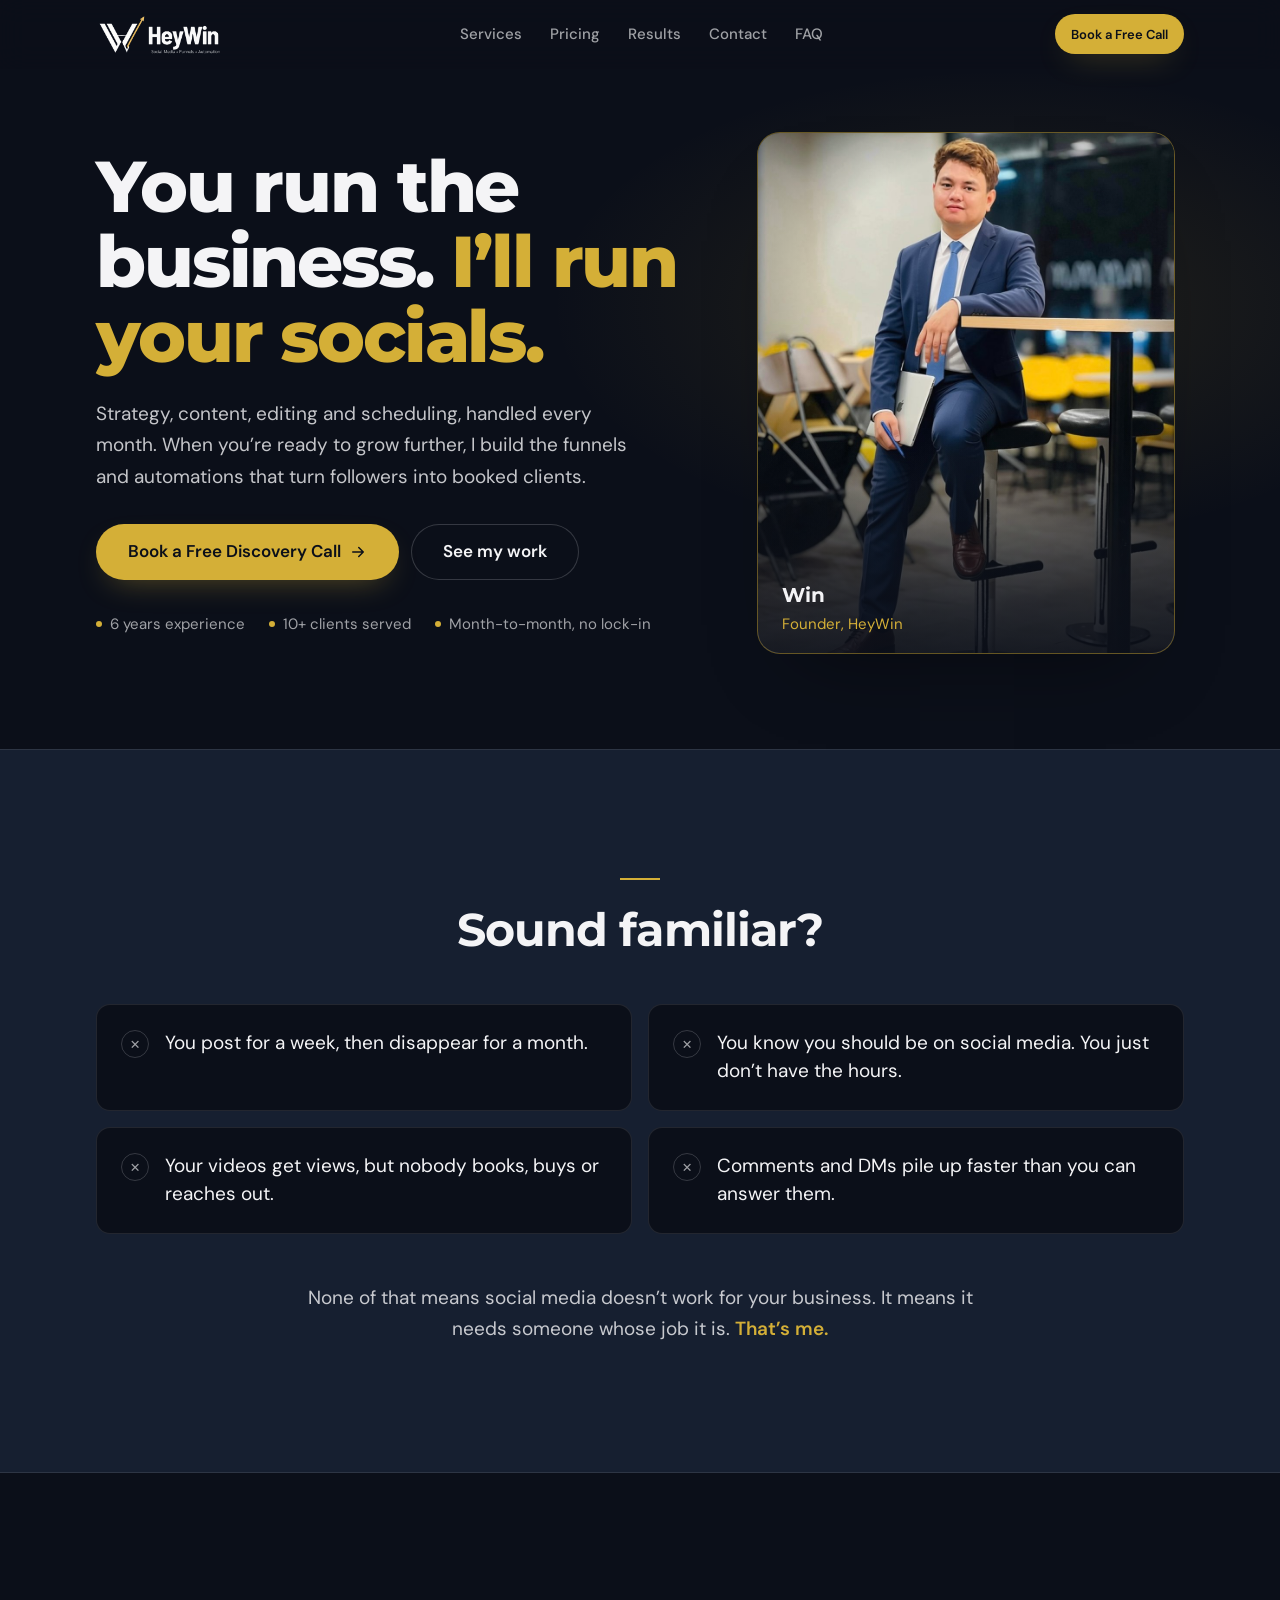
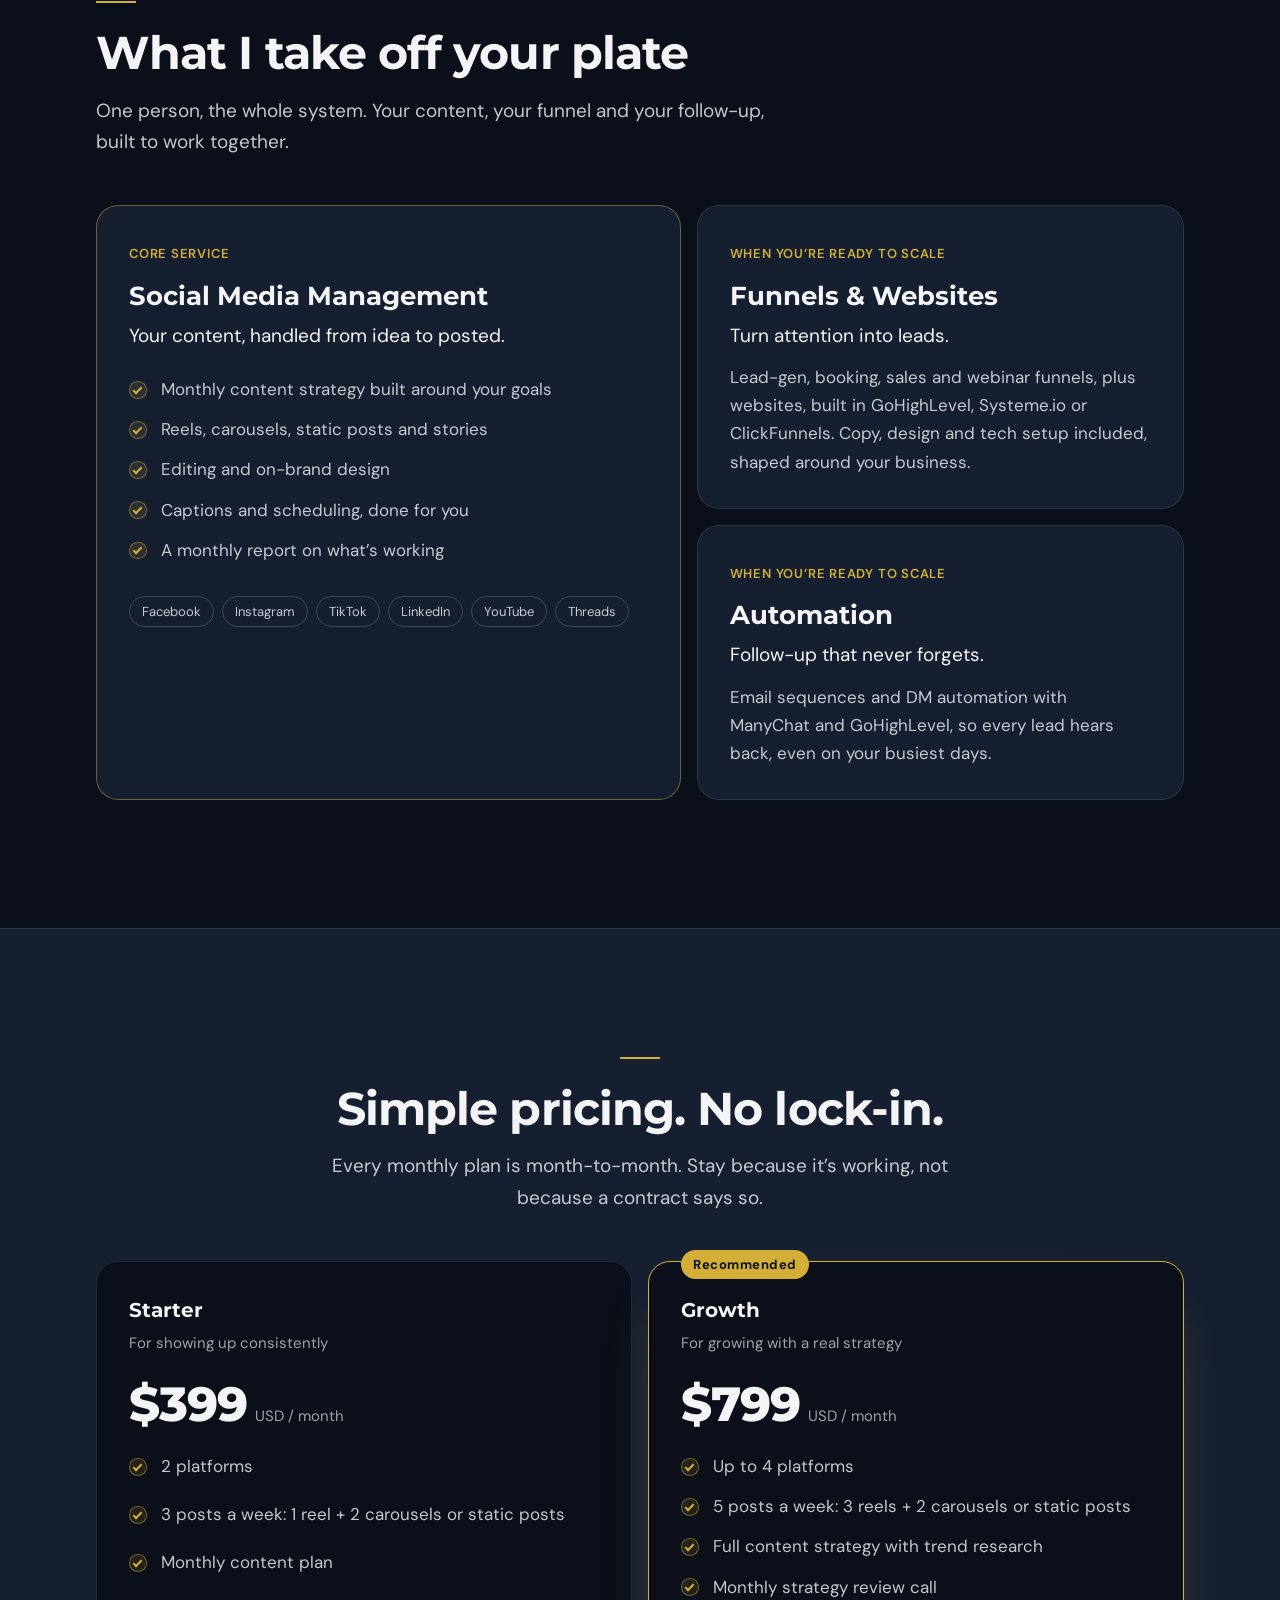
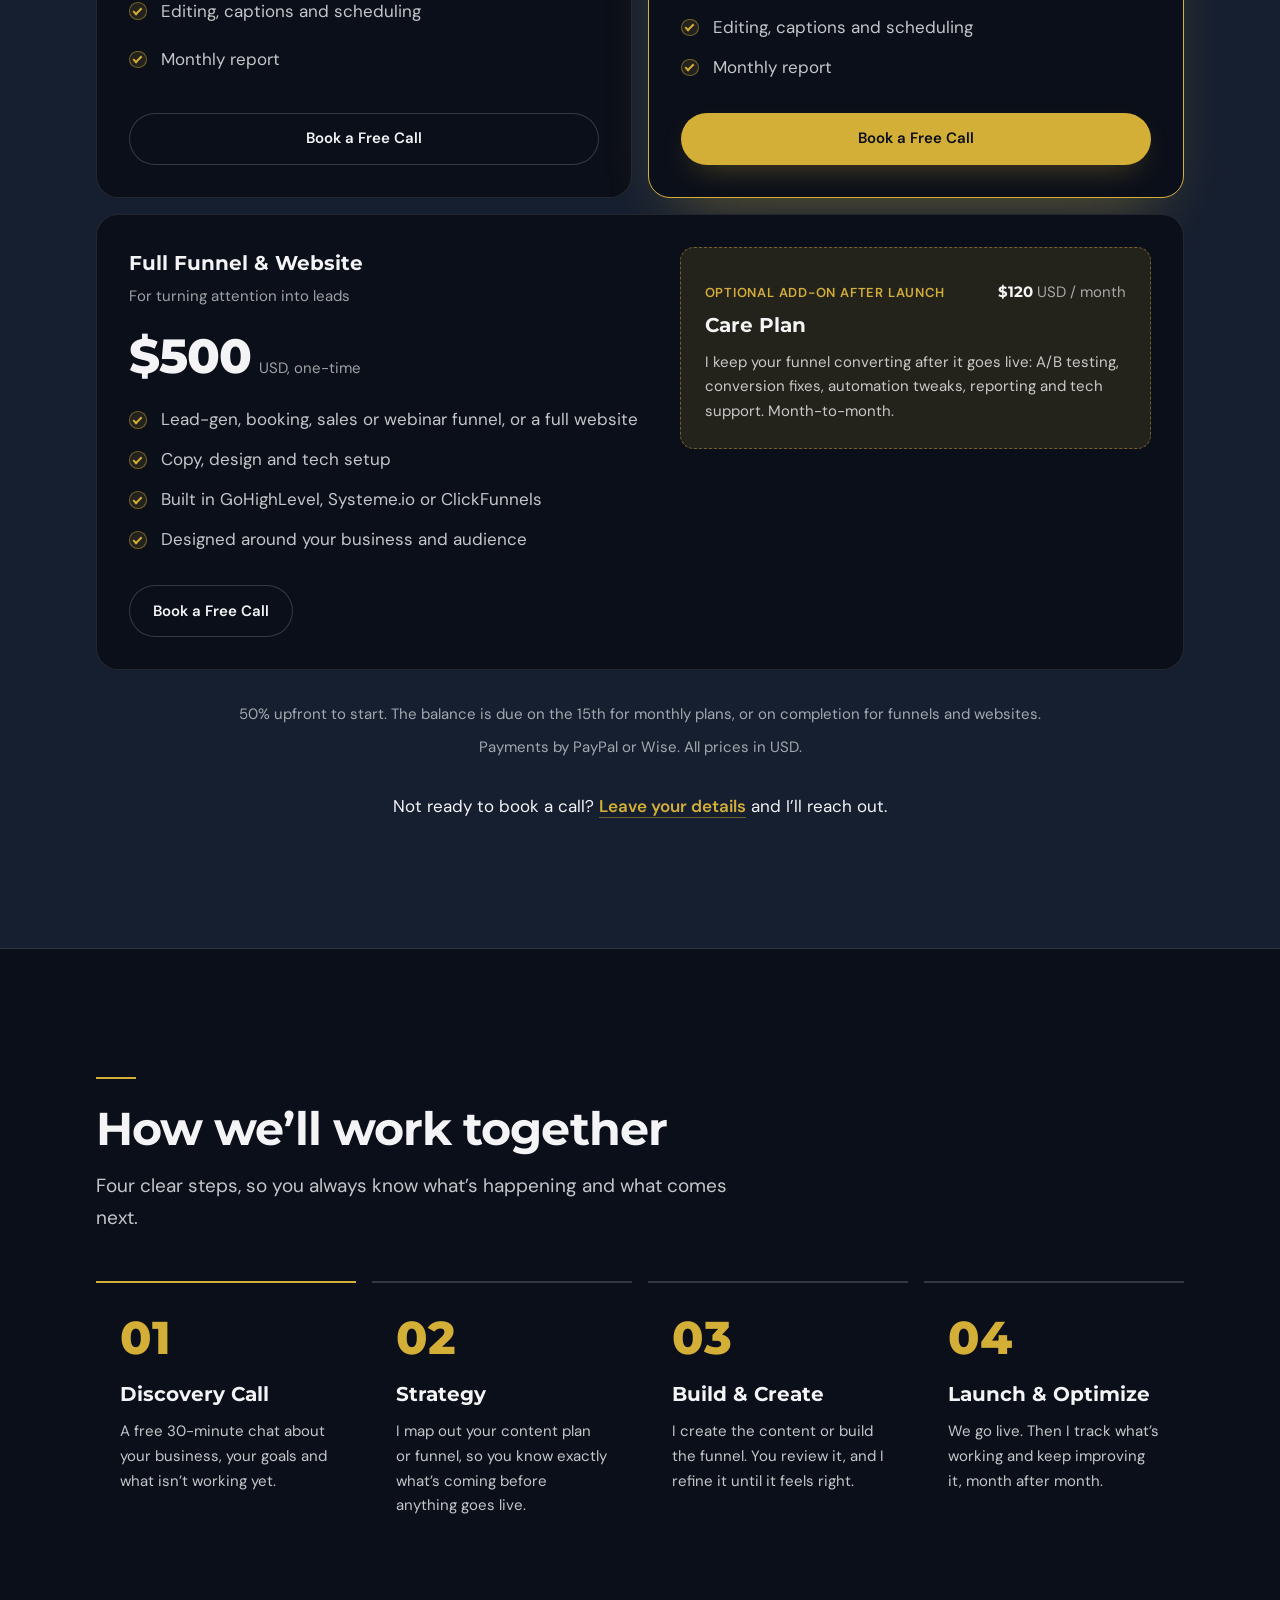
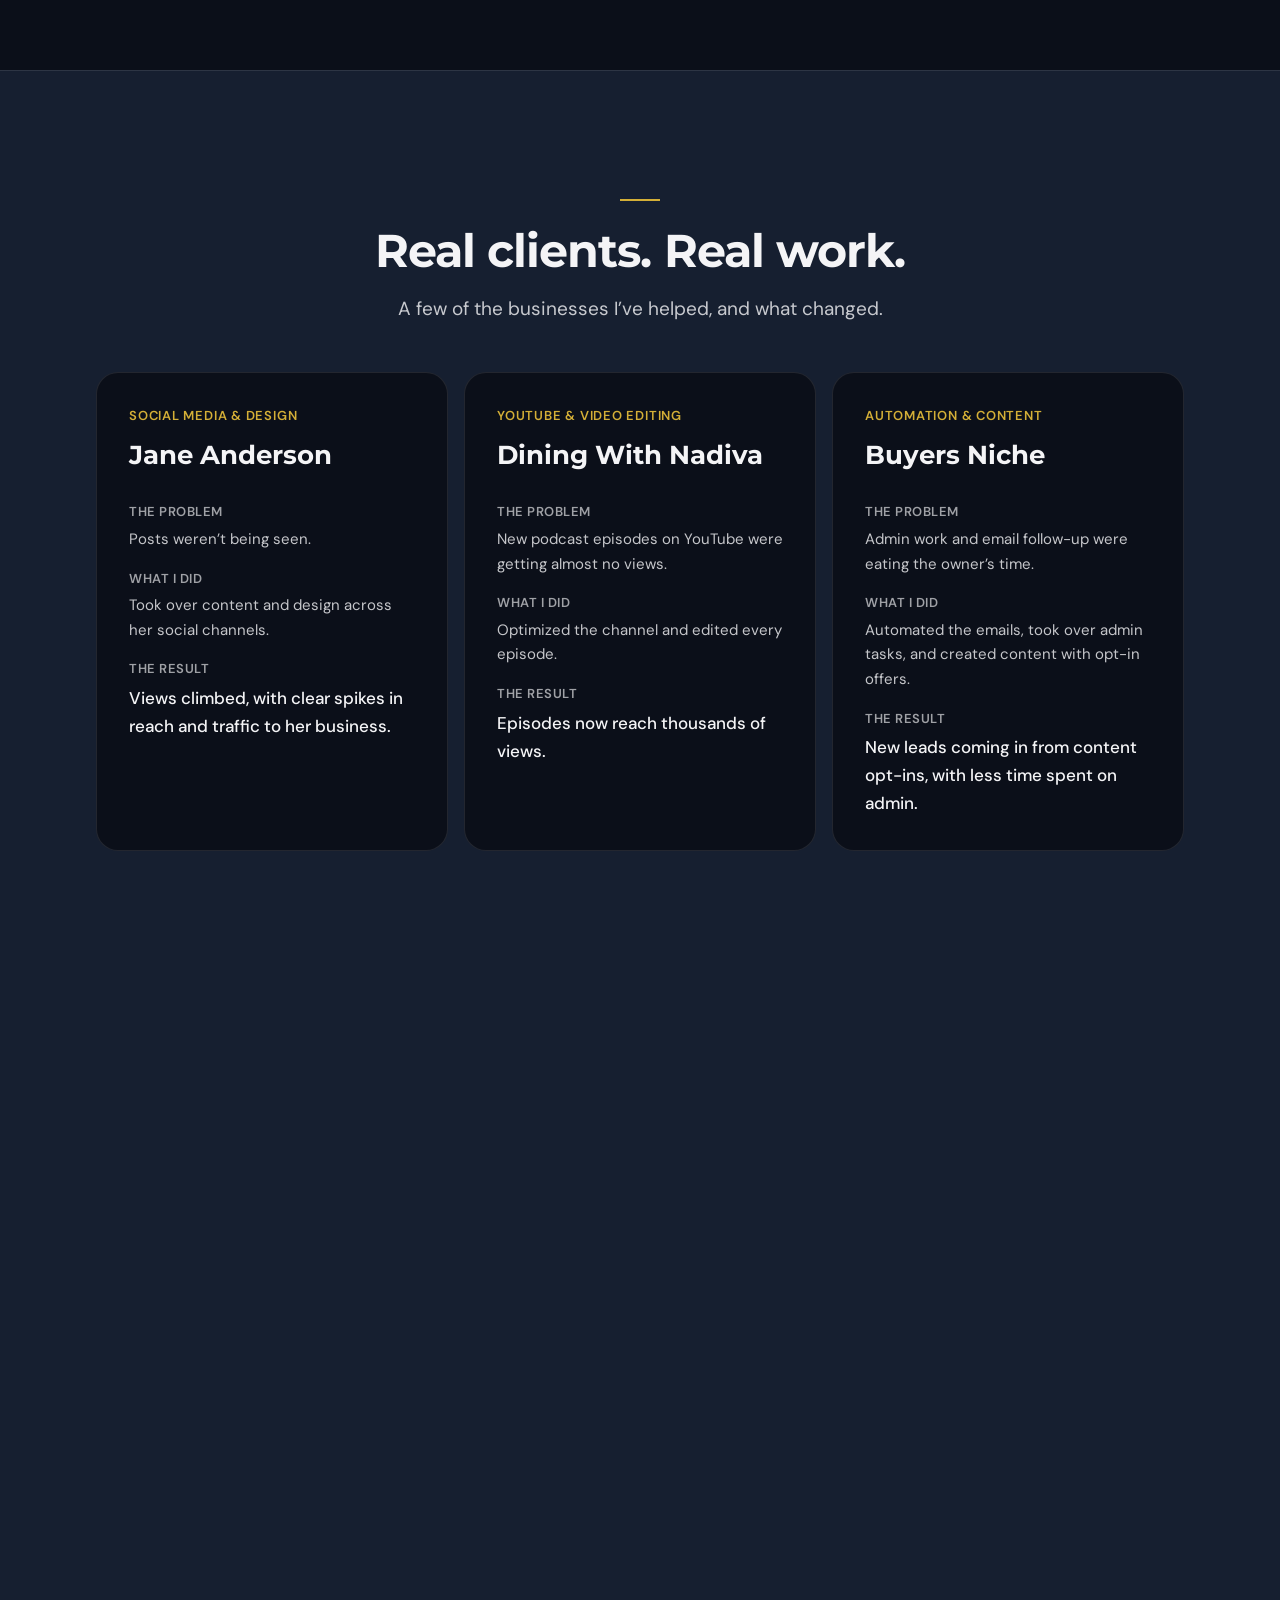
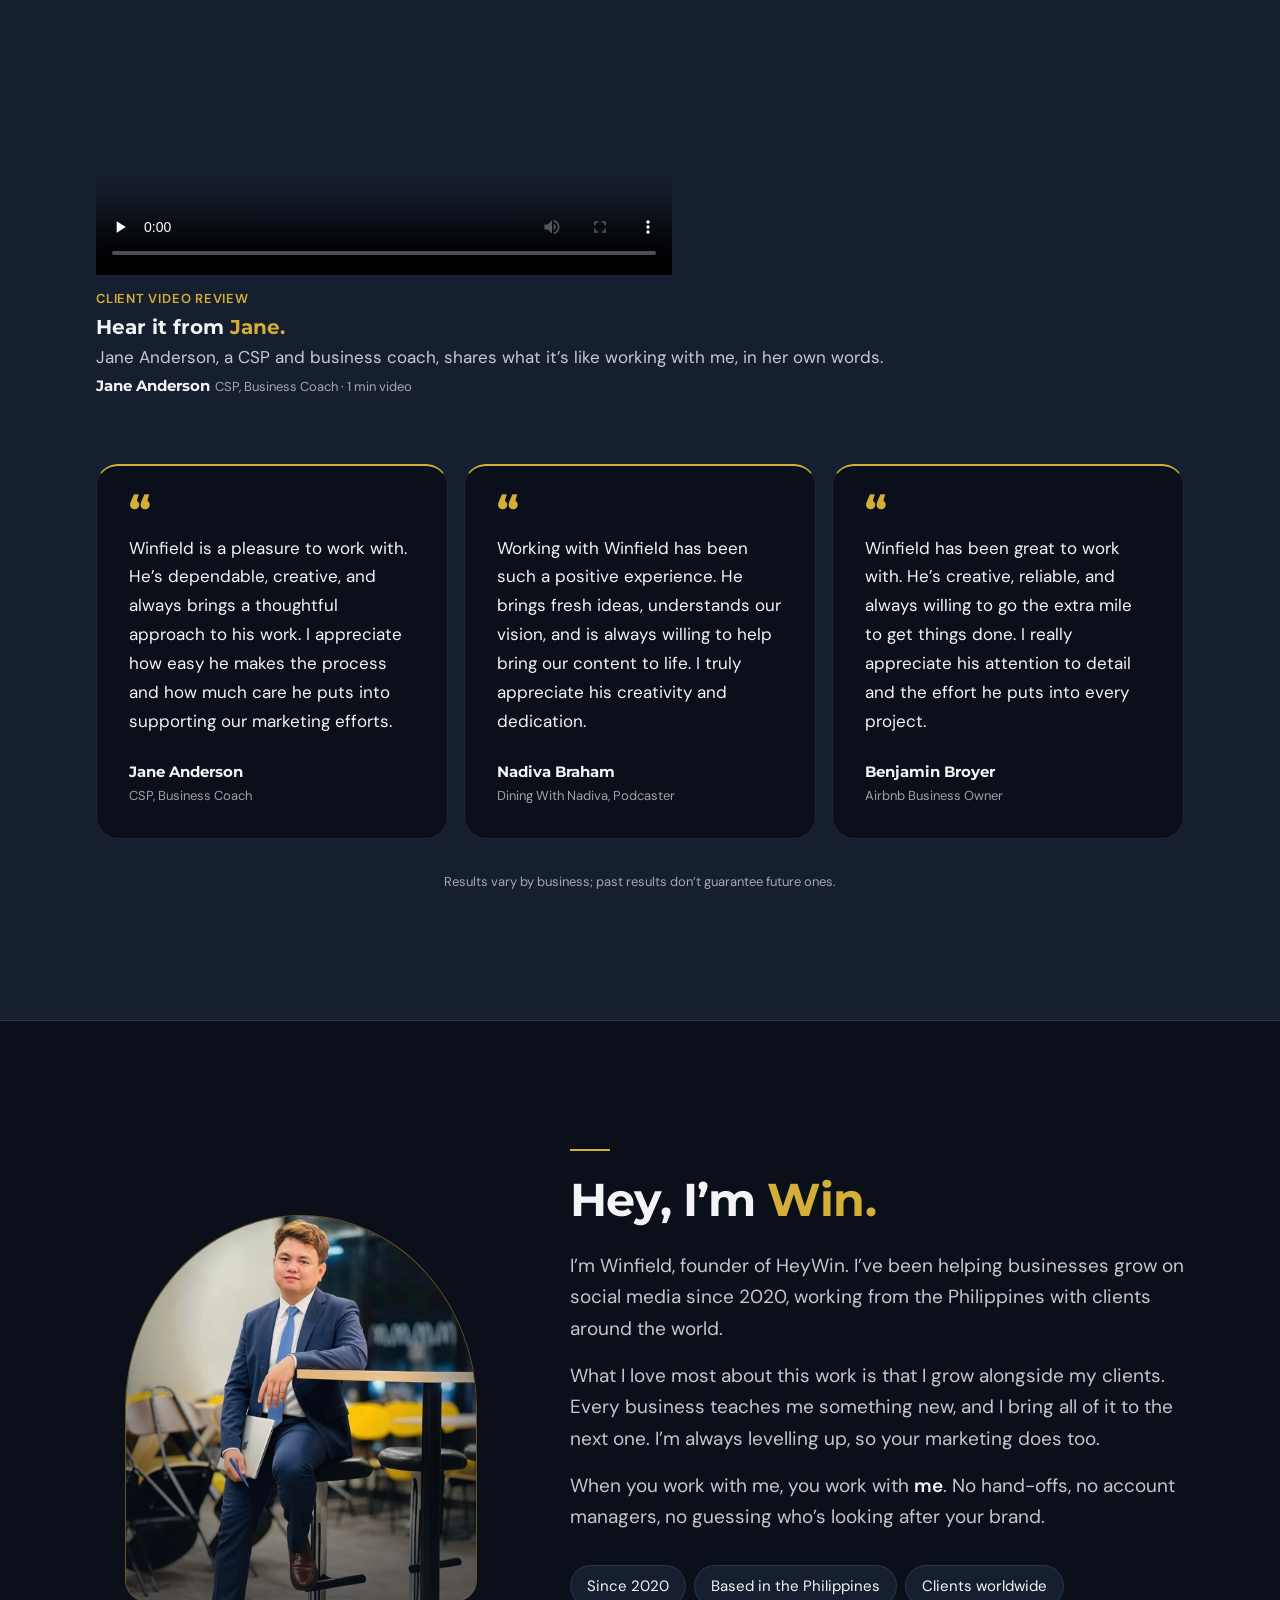
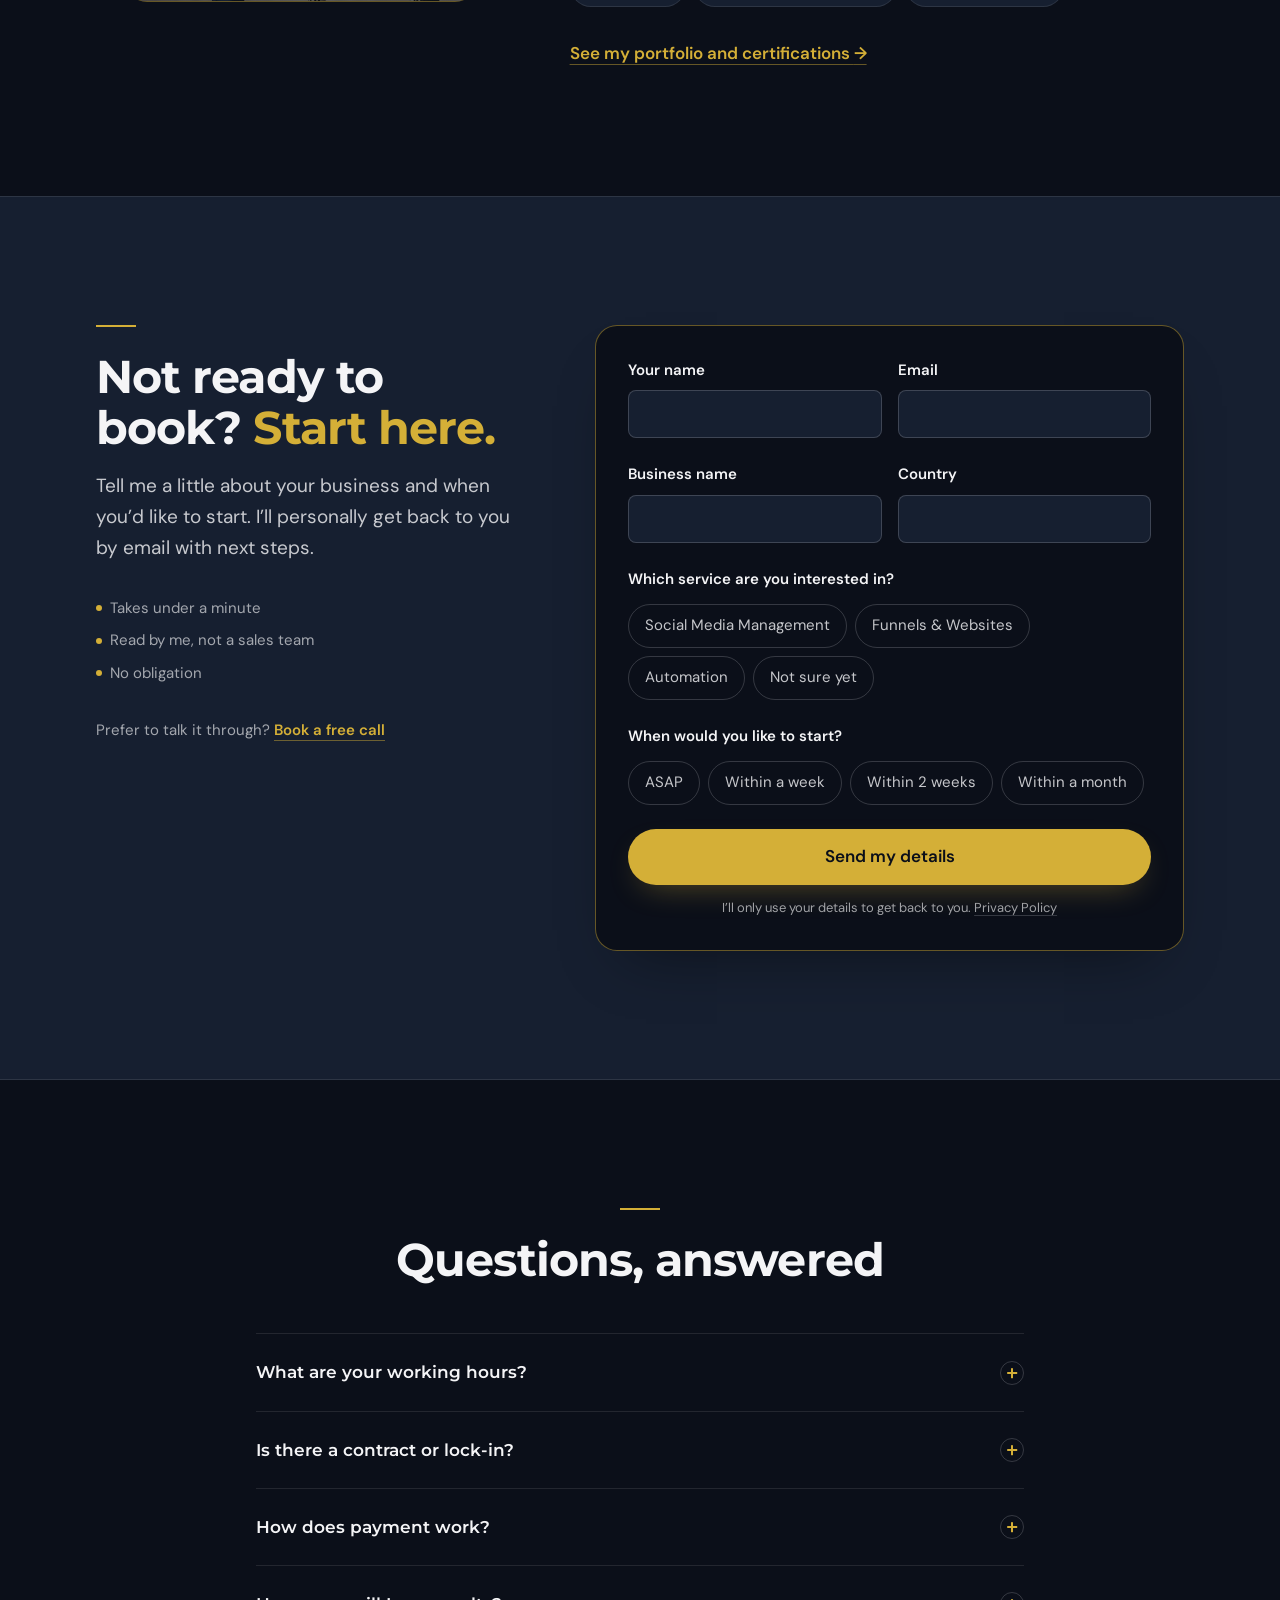
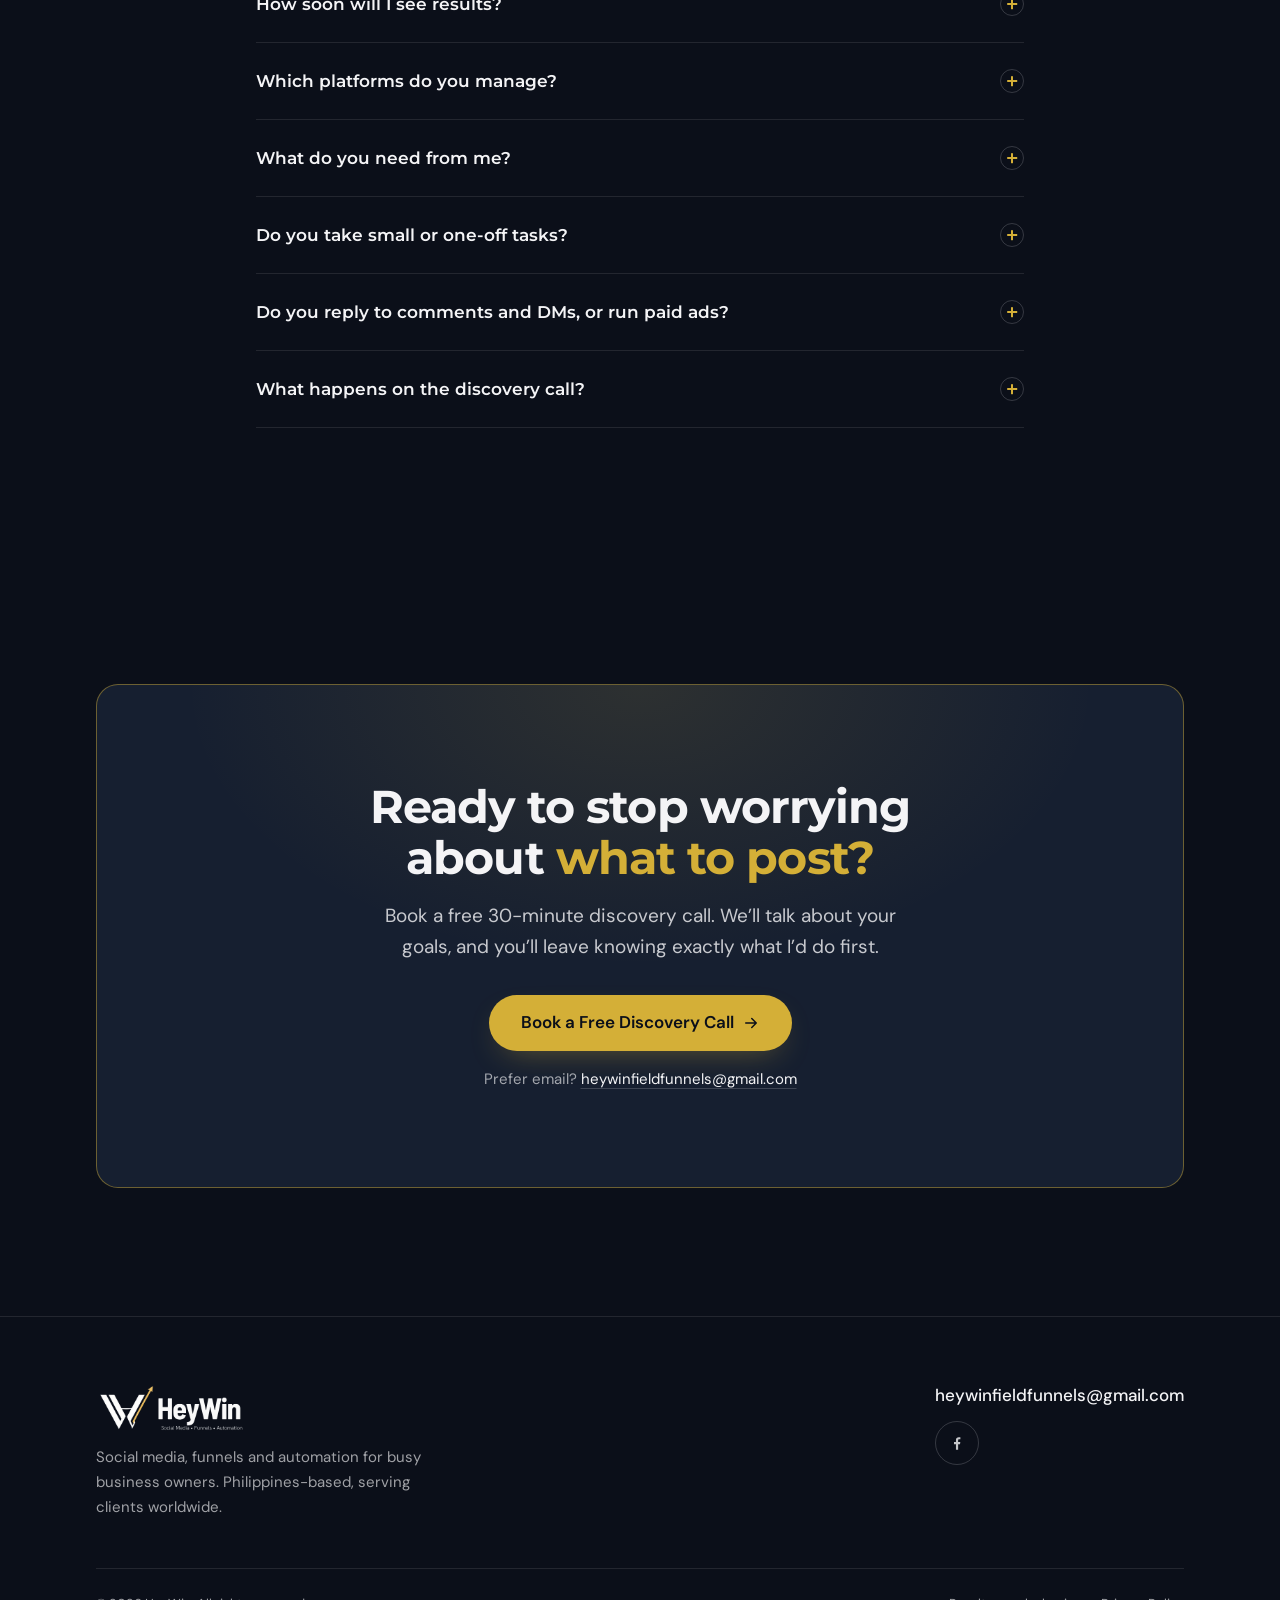
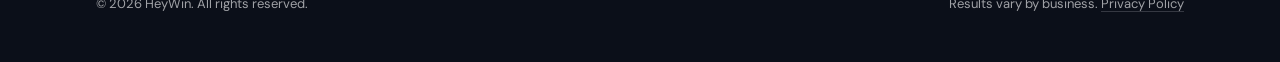
==== commit af6f6169: "Add files via upload" ====
--- a/HeyWin-upload/index.html
+++ b/HeyWin-upload/index.html
@@ -50,7 +50,12 @@
     "founder": { "@type": "Person", "name": "Winfield" },
     "address": { "@type": "PostalAddress", "addressCountry": "PH" },
     "areaServed": "Worldwide",
-    "priceRange": "$399 - $799"
+    "priceRange": "$399 - $799",
+    "sameAs": [
+      "https://www.facebook.com/profile.php?id=61574369100452",
+      "https://www.instagram.com/heywin_business/",
+      "https://www.linkedin.com/in/winfield-macabato-985412297/"
+    ]
   }
   </script>
 </head>
@@ -339,6 +344,25 @@
           </article>
         </div>
 
+        <!-- Client video review. To add more, copy the <video> block and change the file names. -->
+        <div class="review-video" data-fade>
+          <div class="review-video__frame">
+            <video controls playsinline preload="none" poster="assets/jane-review-poster.jpg" width="576" height="1024" aria-label="Video review from Jane Anderson">
+              <source src="assets/jane-review.mp4" type="video/mp4">
+              Your browser can&rsquo;t play this video. <a href="assets/jane-review.mp4">Download it here.</a>
+            </video>
+          </div>
+          <div class="review-video__text">
+            <span class="case__type">Client video review</span>
+            <h3>Hear it from <span class="gold">Jane.</span></h3>
+            <p>Jane Anderson, a CSP and business coach, shares what it&rsquo;s like working with me, in her own words.</p>
+            <p class="review-video__who">
+              <span class="quote__name">Jane Anderson</span>
+              <span class="quote__role">CSP, Business Coach &middot; 1 min video</span>
+            </p>
+          </div>
+        </div>
+
         <div class="quotes">
           <figure class="quote" data-fade>
             <blockquote>
--- a/HeyWin-upload/css/styles.css
+++ b/HeyWin-upload/css/styles.css
@@ -474,25 +474,17 @@
 .lead-form .btn[disabled] { opacity: 0.7; cursor: progress; }
 .lead-form__status:empty { display: none; }
 .lead-form__status { margin-top: calc(var(--s-3) * -1); font-size: var(--fs-sm); color: var(--ivory); text-align: center; }
+.lead-form__status.is-success {
+  margin-top: 0;
+  padding: var(--s-3) var(--s-4);
+  border-radius: var(--r-md);
+  background: var(--gold-soft);
+  border: 1px solid var(--gold-line);
+  font-weight: 600;
+}
 .lead-form__note { margin-top: calc(var(--s-3) * -1); font-size: var(--fs-xs); color: var(--ivory-60); text-align: center; }
 .lead-form__note a { text-decoration: underline; text-decoration-color: var(--line-2); text-underline-offset: 0.25em; }
 .lead-form__note a:hover { color: var(--ivory); }
-
-.lead-done { padding: var(--s-6) var(--s-2); text-align: center; }
-.lead-done:focus { outline: none; }
-.lead-done__icon {
-  position: relative; display: block; margin: 0 auto var(--s-5);
-  width: 3.5rem; height: 3.5rem; border-radius: 50%;
-  background: var(--gold-soft); box-shadow: inset 0 0 0 1px var(--gold-line);
-}
-.lead-done__icon::after {
-  content: ""; position: absolute; left: 50%; top: 45%;
-  width: 0.75rem; height: 1.3rem;
-  border: solid var(--gold); border-width: 0 3px 3px 0;
-  transform: translate(-50%, -50%) rotate(45deg);
-}
-.lead-done h3 { font-size: var(--fs-h3); font-weight: 700; }
-.lead-done p { margin-top: var(--s-3); max-width: 26rem; margin-inline: auto; }
 
 /* ---------- FAQ ---------- */
 .faq { max-width: 48rem; margin-inline: auto; border-top: 1px solid var(--line); }
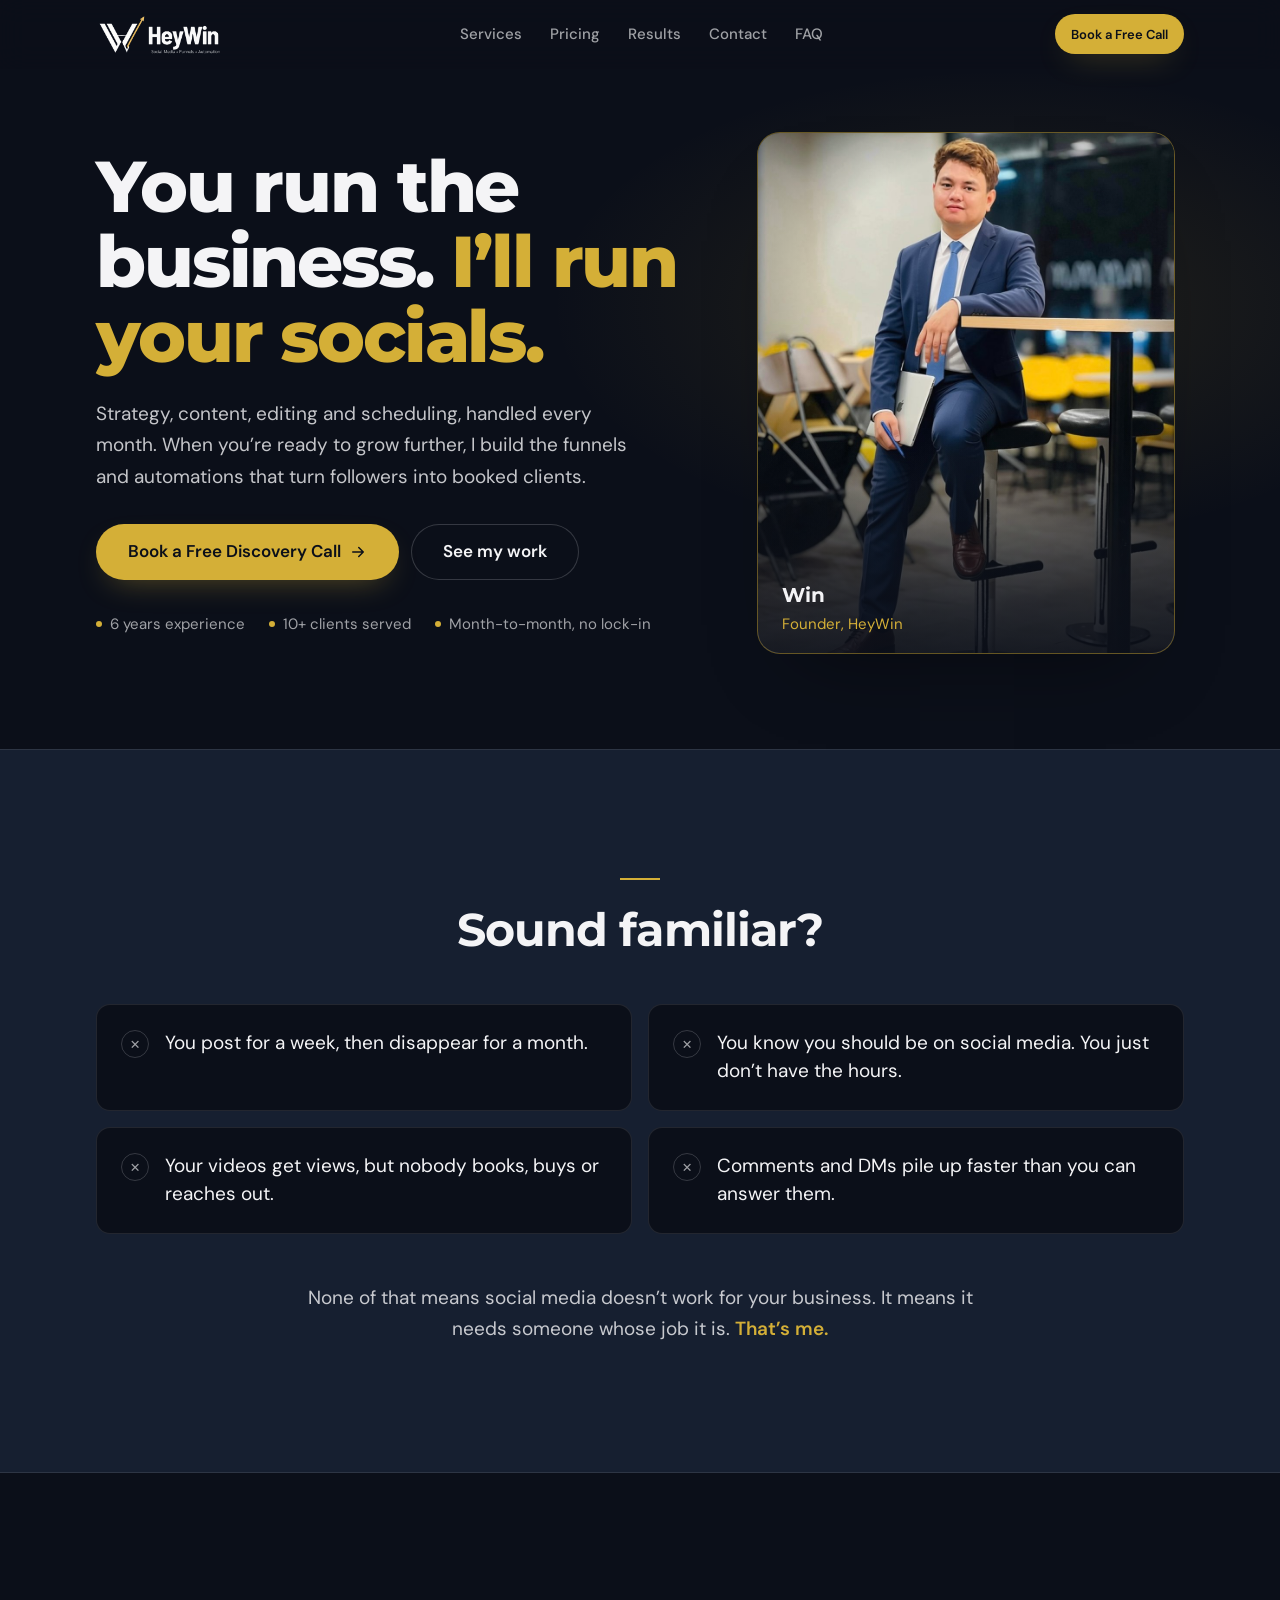
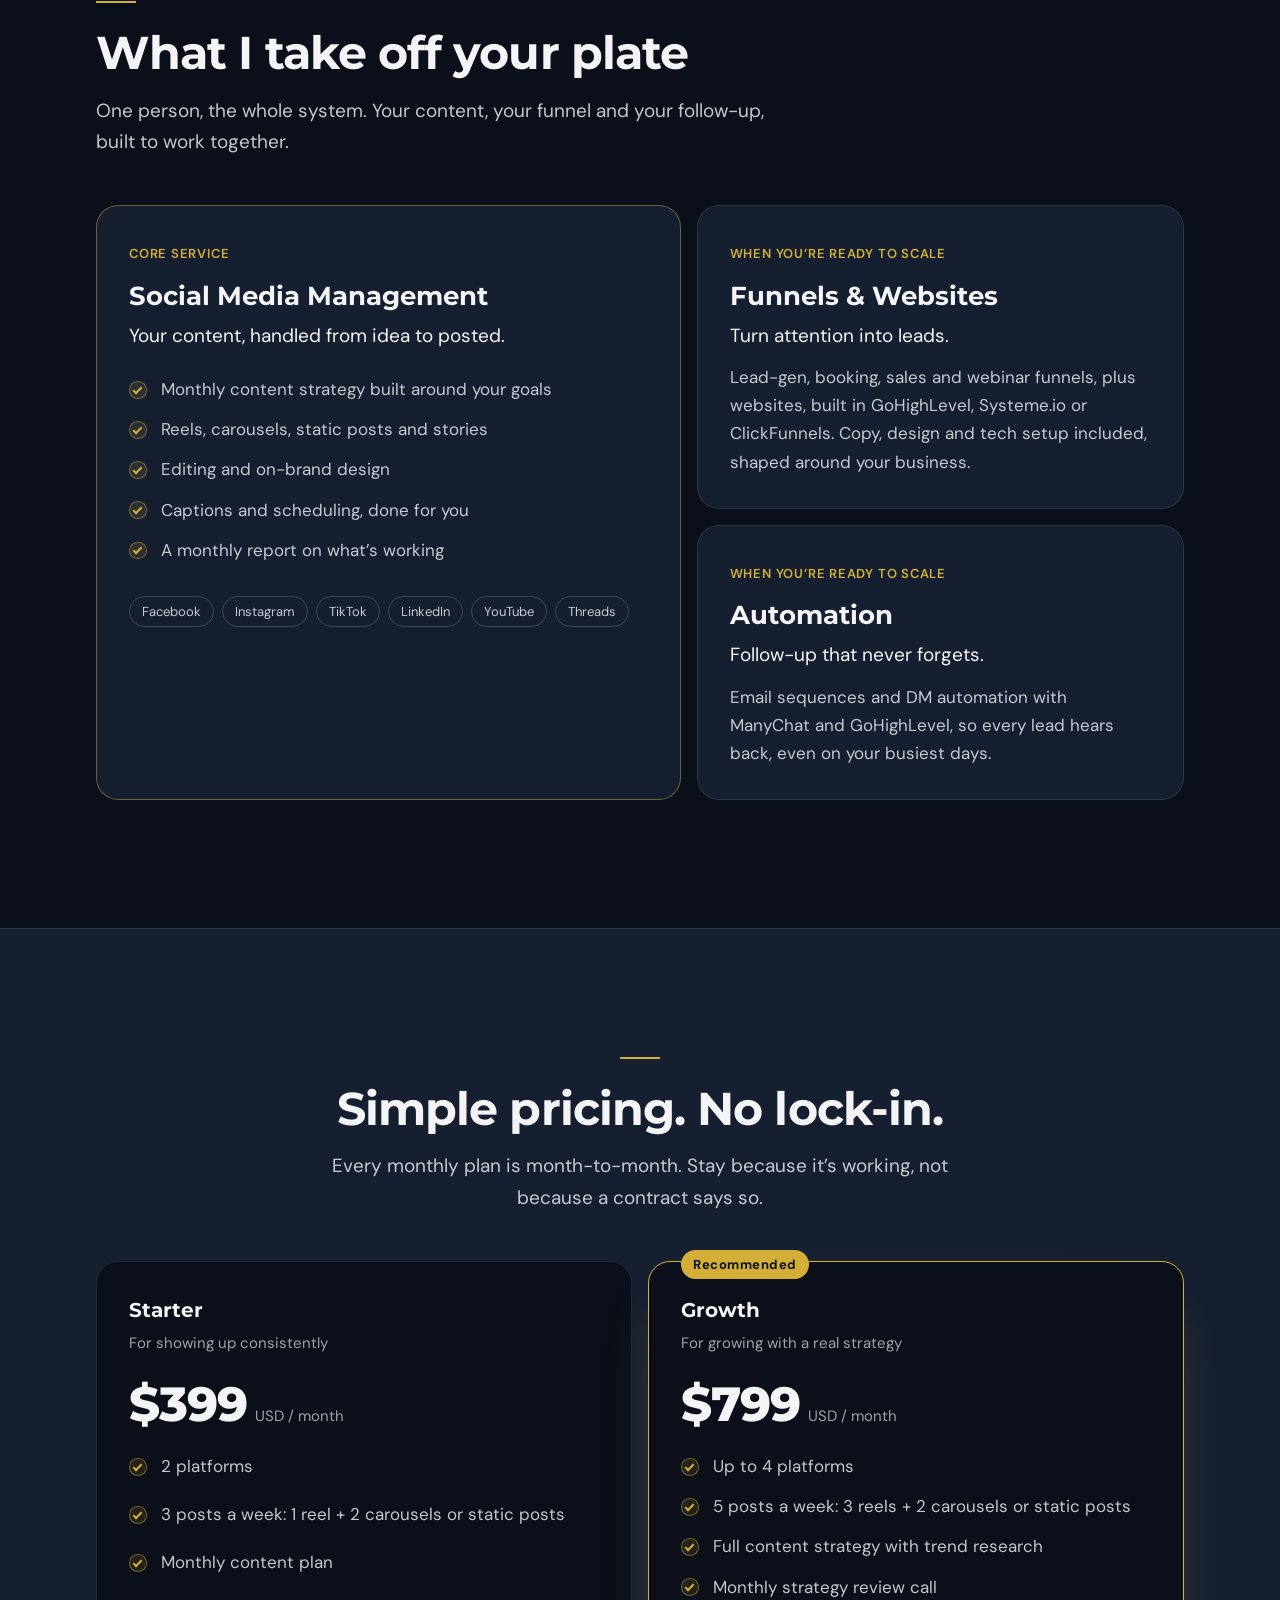
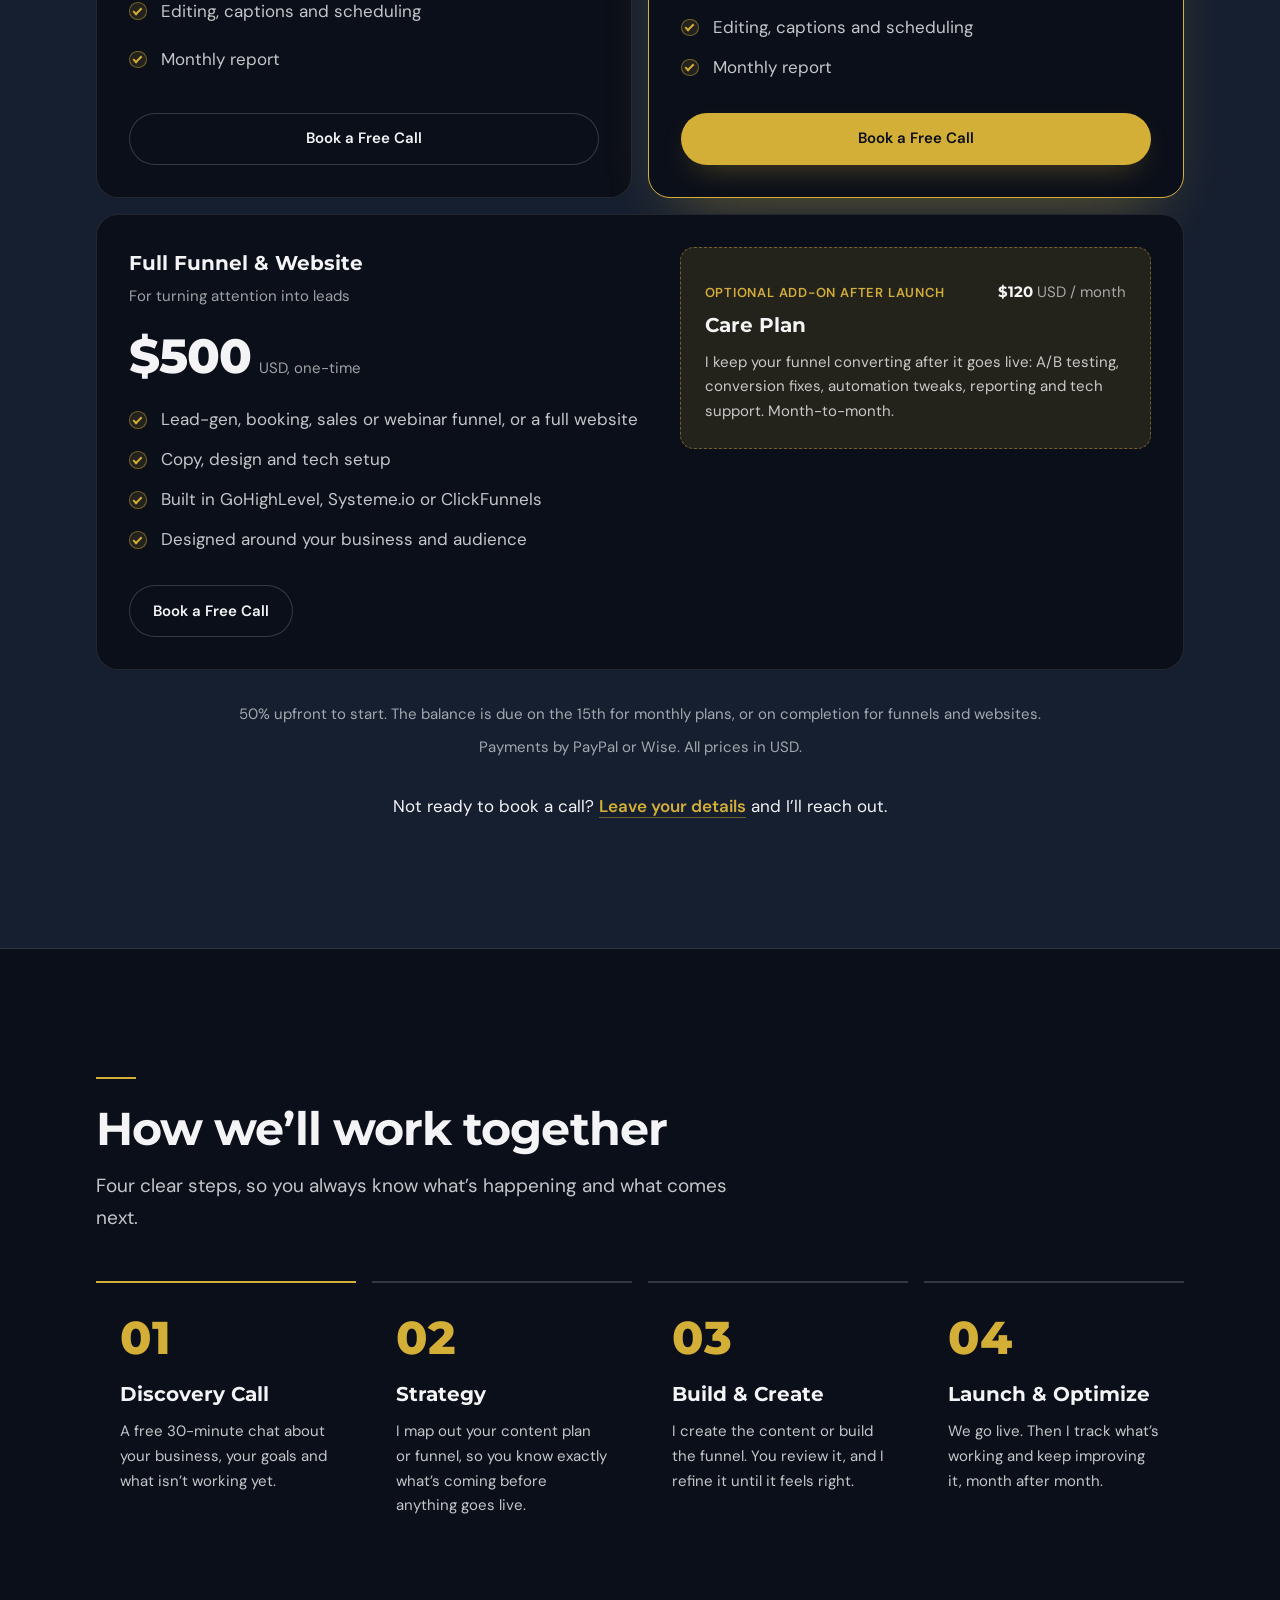
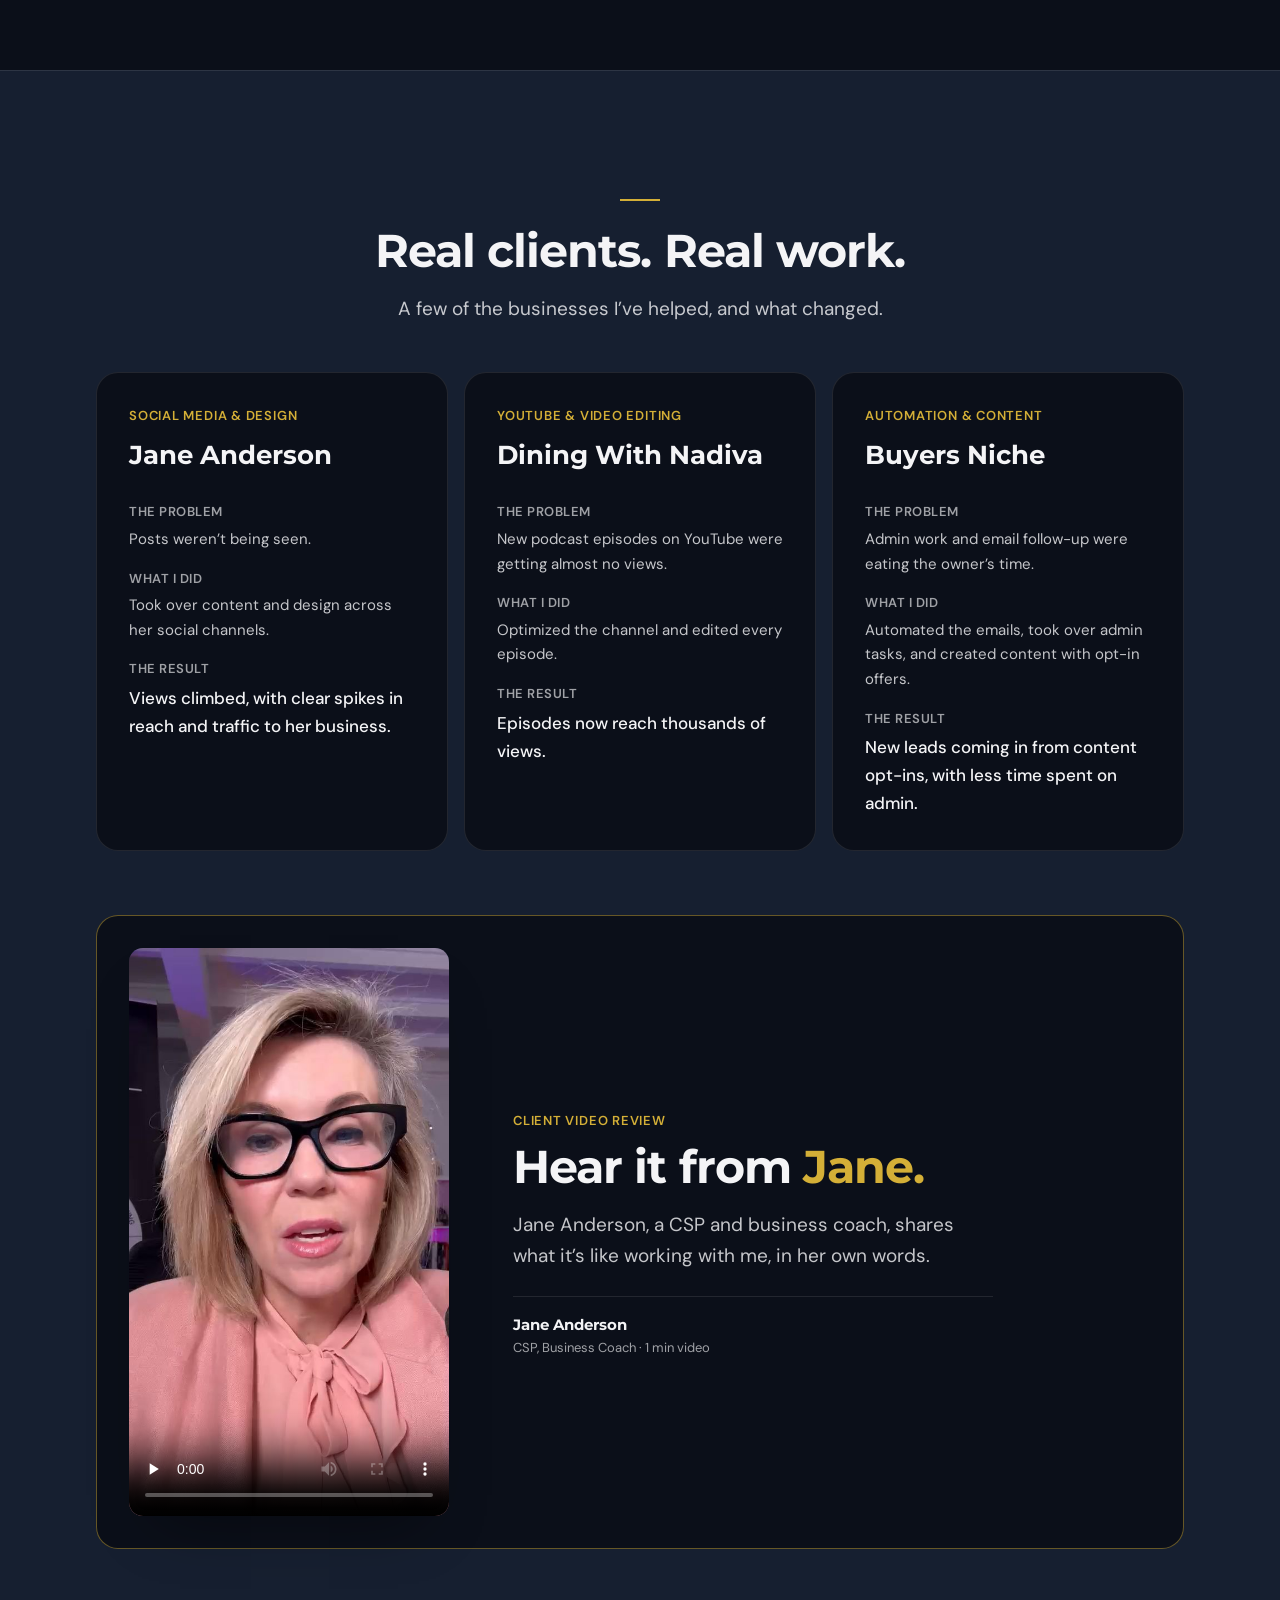
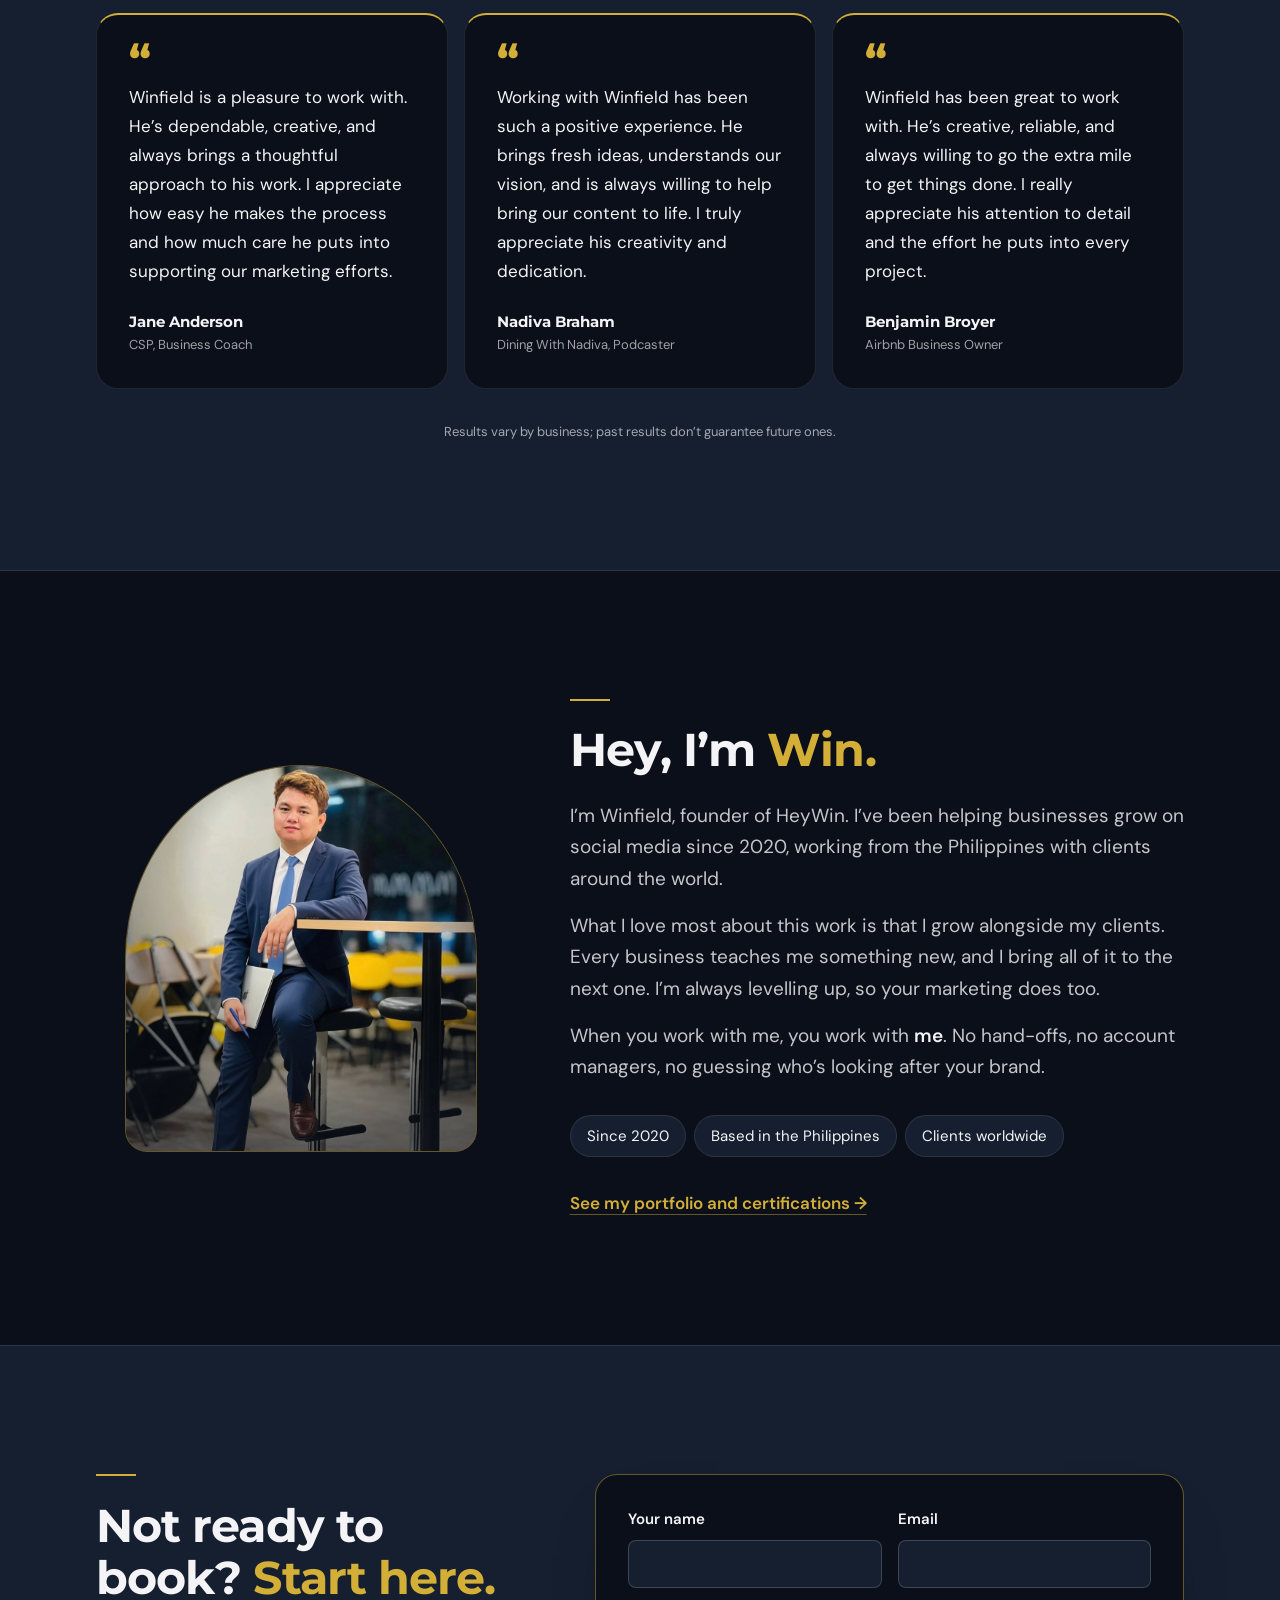
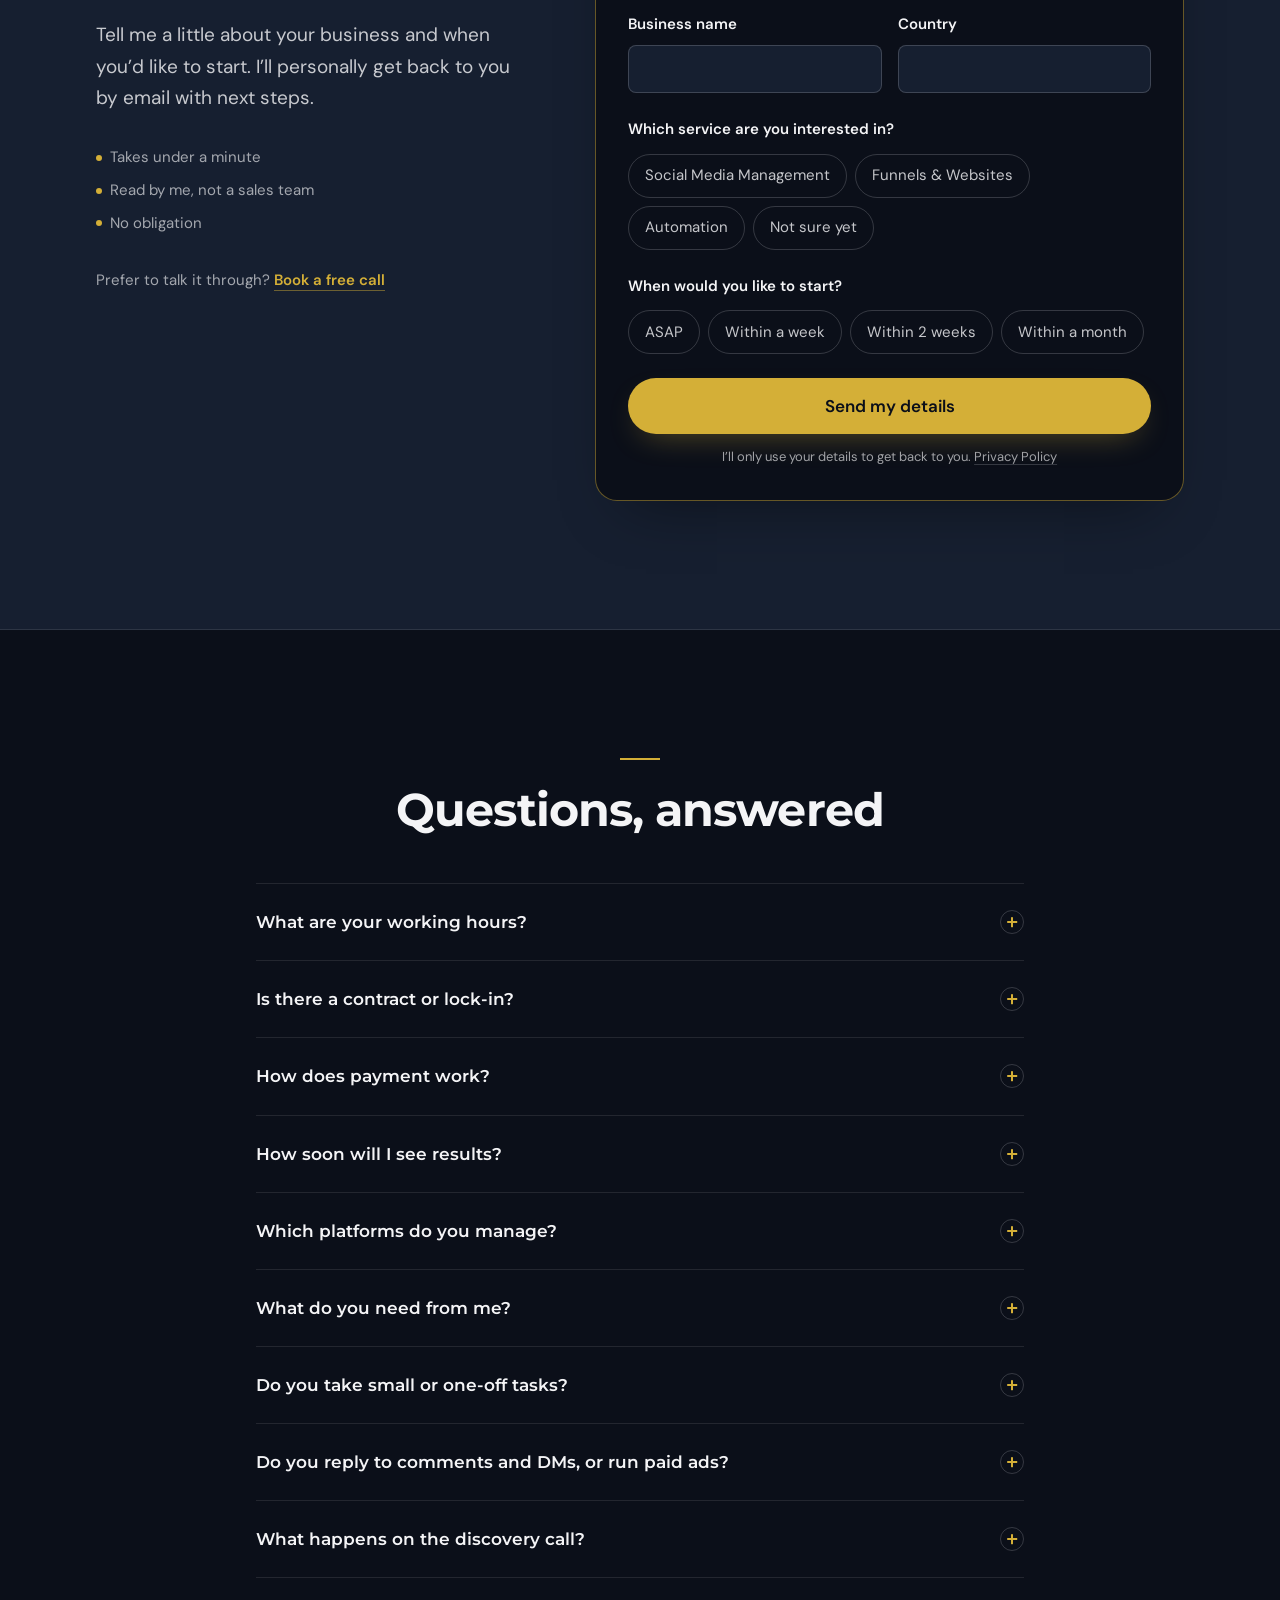
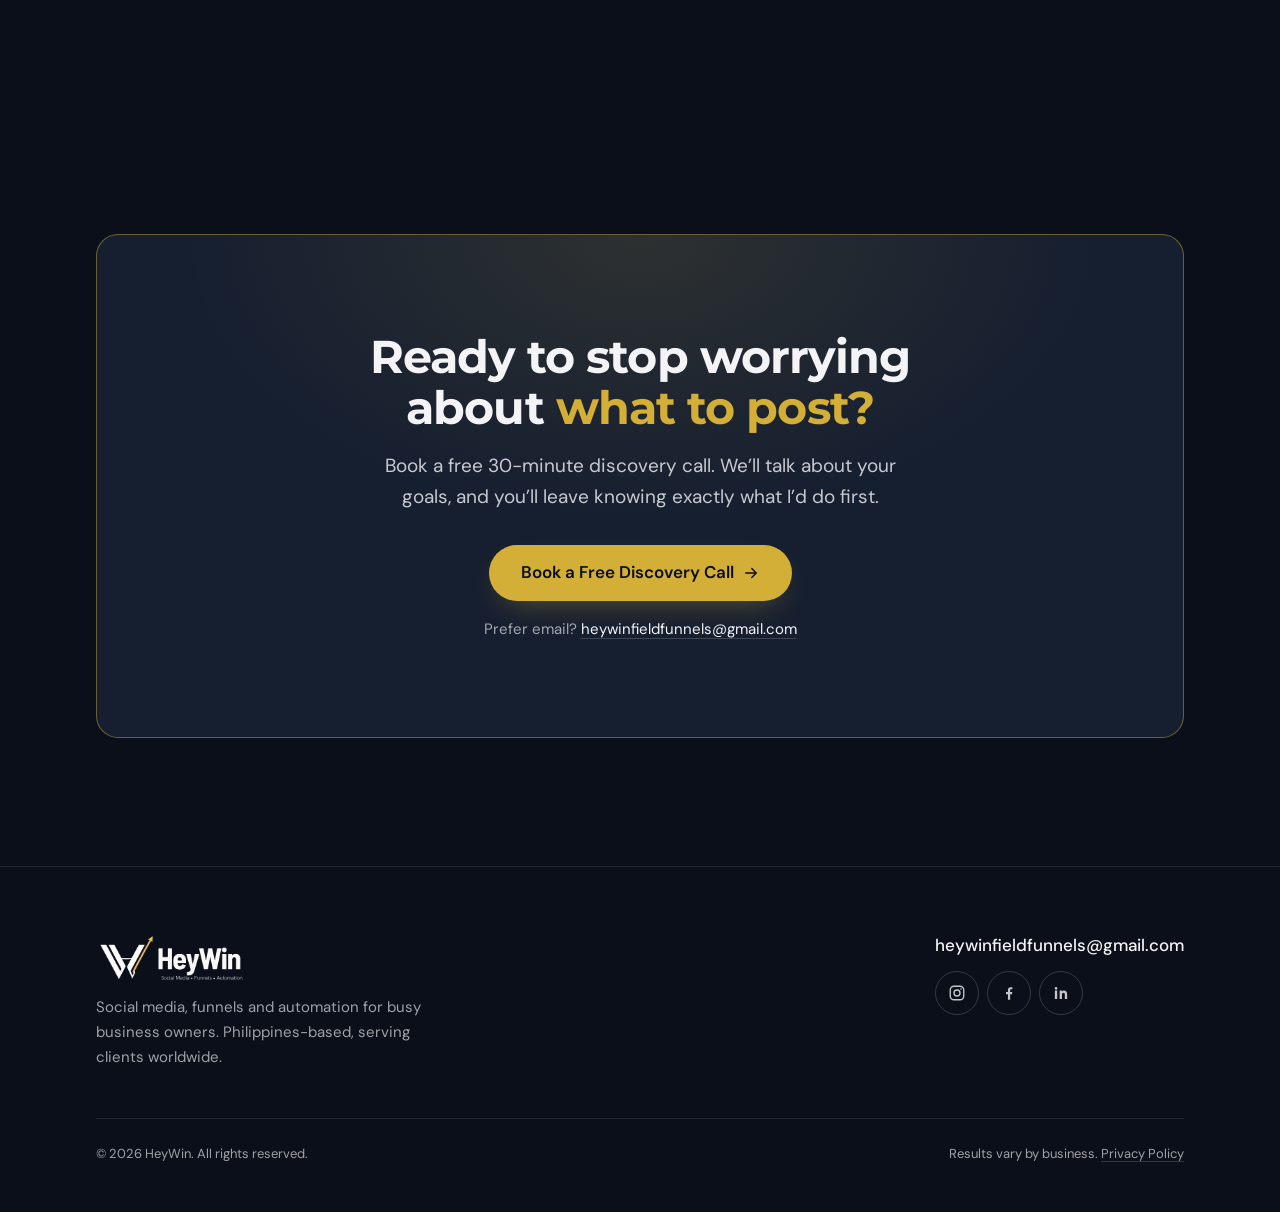
==== commit 2bb5d846: "Add files via upload" ====
--- a/HeyWin-upload/index.html
+++ b/HeyWin-upload/index.html
@@ -2,6 +2,14 @@
 <html lang="en">
 <head>
   <meta charset="utf-8">
+  <!-- Google tag (gtag.js) -->
+  <script async src="https://www.googletagmanager.com/gtag/js?id=G-QMNQ67J6CY"></script>
+  <script>
+    window.dataLayer = window.dataLayer || [];
+    function gtag(){dataLayer.push(arguments);}
+    gtag('js', new Date());
+    gtag('config', 'G-QMNQ67J6CY');
+  </script>
   <meta name="viewport" content="width=device-width, initial-scale=1">
   <title>HeyWin | Social Media Manager, Funnel Builder &amp; Automation</title>
   <meta name="description" content="Social media management for small businesses, plus funnel building and GoHighLevel &amp; ManyChat automation. Philippines-based, serving clients worldwide. Book a free discovery call.">
--- a/HeyWin-upload/css/styles.css
+++ b/HeyWin-upload/css/styles.css
@@ -373,6 +373,29 @@
   overflow: hidden;
   border: 1px solid var(--line);
 }
+
+.review-video {
+  margin-top: var(--s-8);
+  display: grid; gap: var(--s-6); align-items: center;
+  padding: var(--s-5);
+  border-radius: var(--r-lg);
+  background: var(--navy);
+  border: 1px solid var(--gold-line);
+}
+@media (min-width: 760px) {
+  .review-video { grid-template-columns: minmax(0, 20rem) minmax(0, 1fr); gap: var(--s-8); padding: var(--s-6); }
+}
+.review-video__frame {
+  width: 100%; max-width: 20rem; margin-inline: auto;
+  border-radius: var(--r-md);
+  overflow: hidden;
+  background: var(--card);
+  box-shadow: 0 30px 60px -30px var(--shadow);
+}
+.review-video__frame video { display: block; width: 100%; height: auto; aspect-ratio: 9 / 16; object-fit: cover; background: var(--card); }
+.review-video__text h3 { margin-top: var(--s-2); font-size: var(--fs-h2); font-weight: 700; line-height: 1.12; letter-spacing: -0.02em; }
+.review-video__text p { margin-top: var(--s-4); font-size: var(--fs-lg); max-width: 30rem; }
+.review-video__who { display: grid; margin-top: var(--s-5) !important; padding-top: var(--s-4); border-top: 1px solid var(--line); }
 
 .quotes { margin-top: var(--s-8); display: grid; gap: var(--s-4); }
 @media (min-width: 960px) { .quotes { grid-template-columns: repeat(3, minmax(0, 1fr)); } }
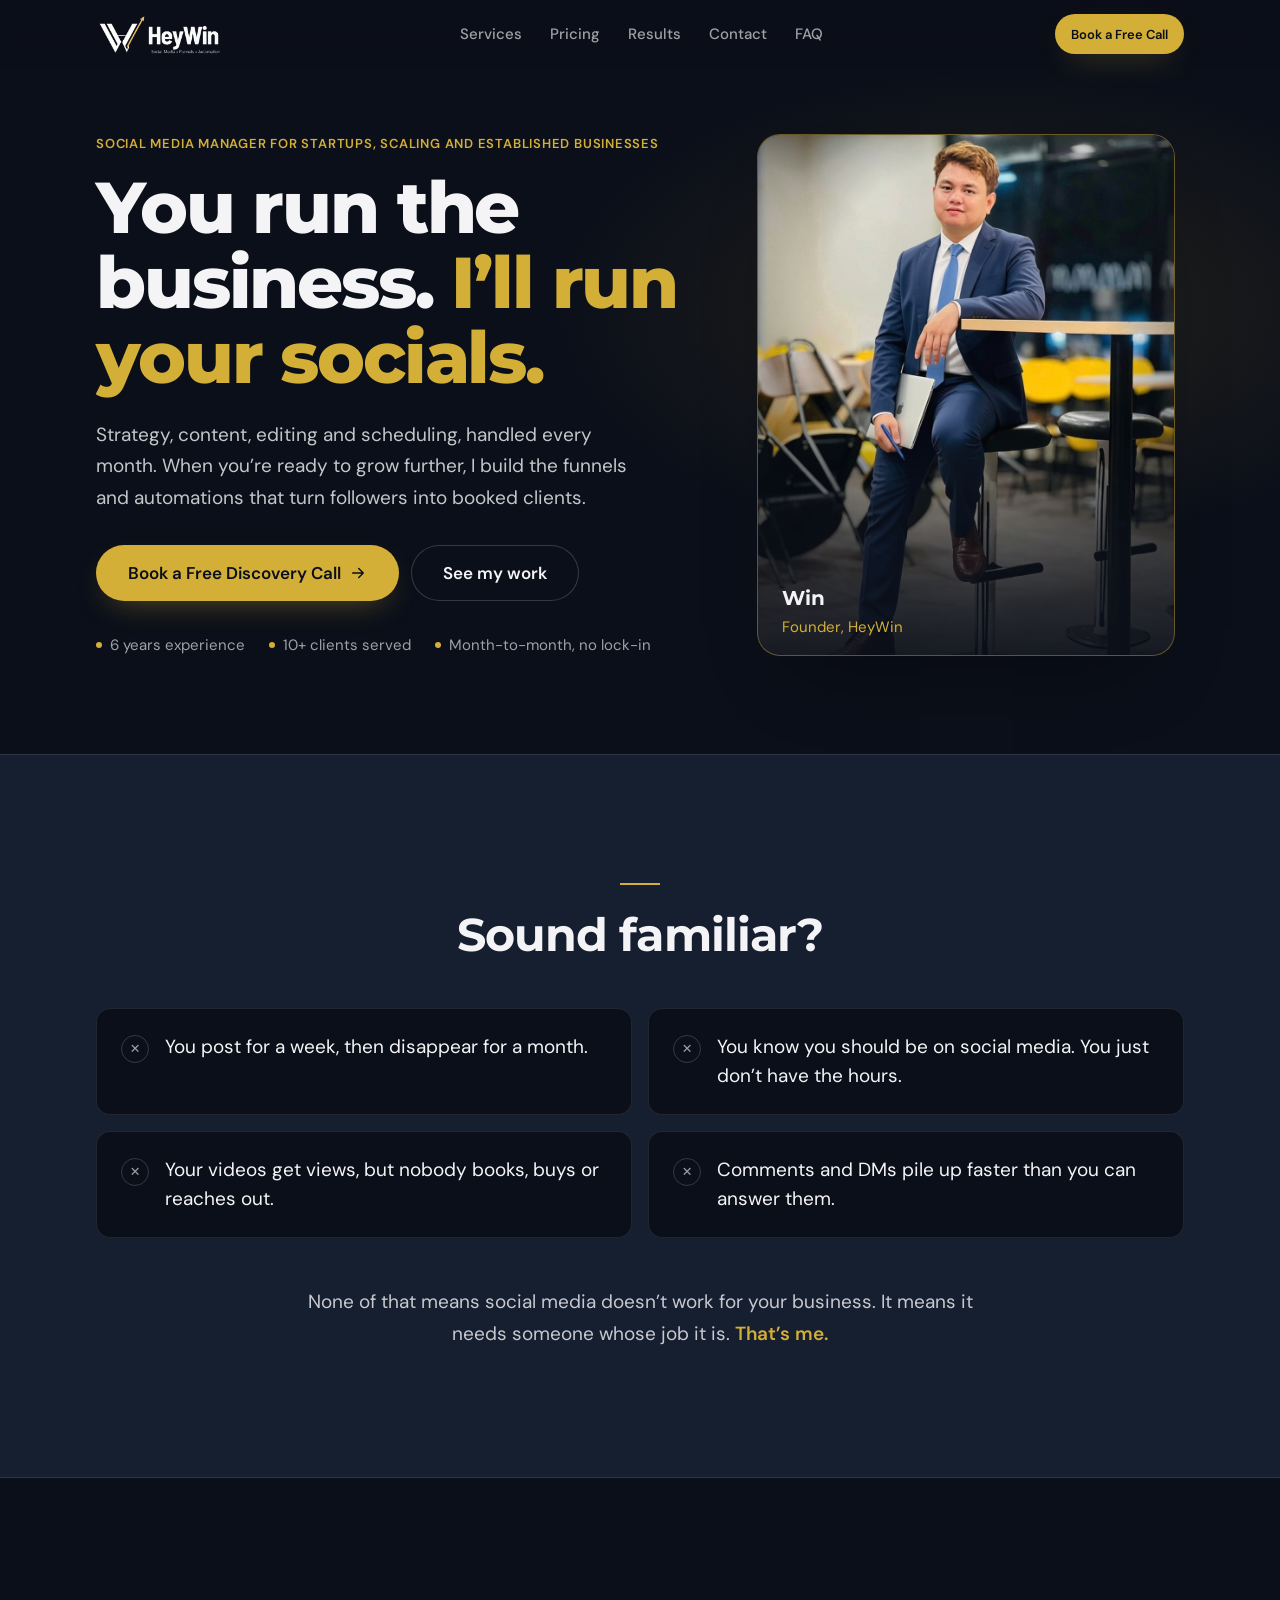
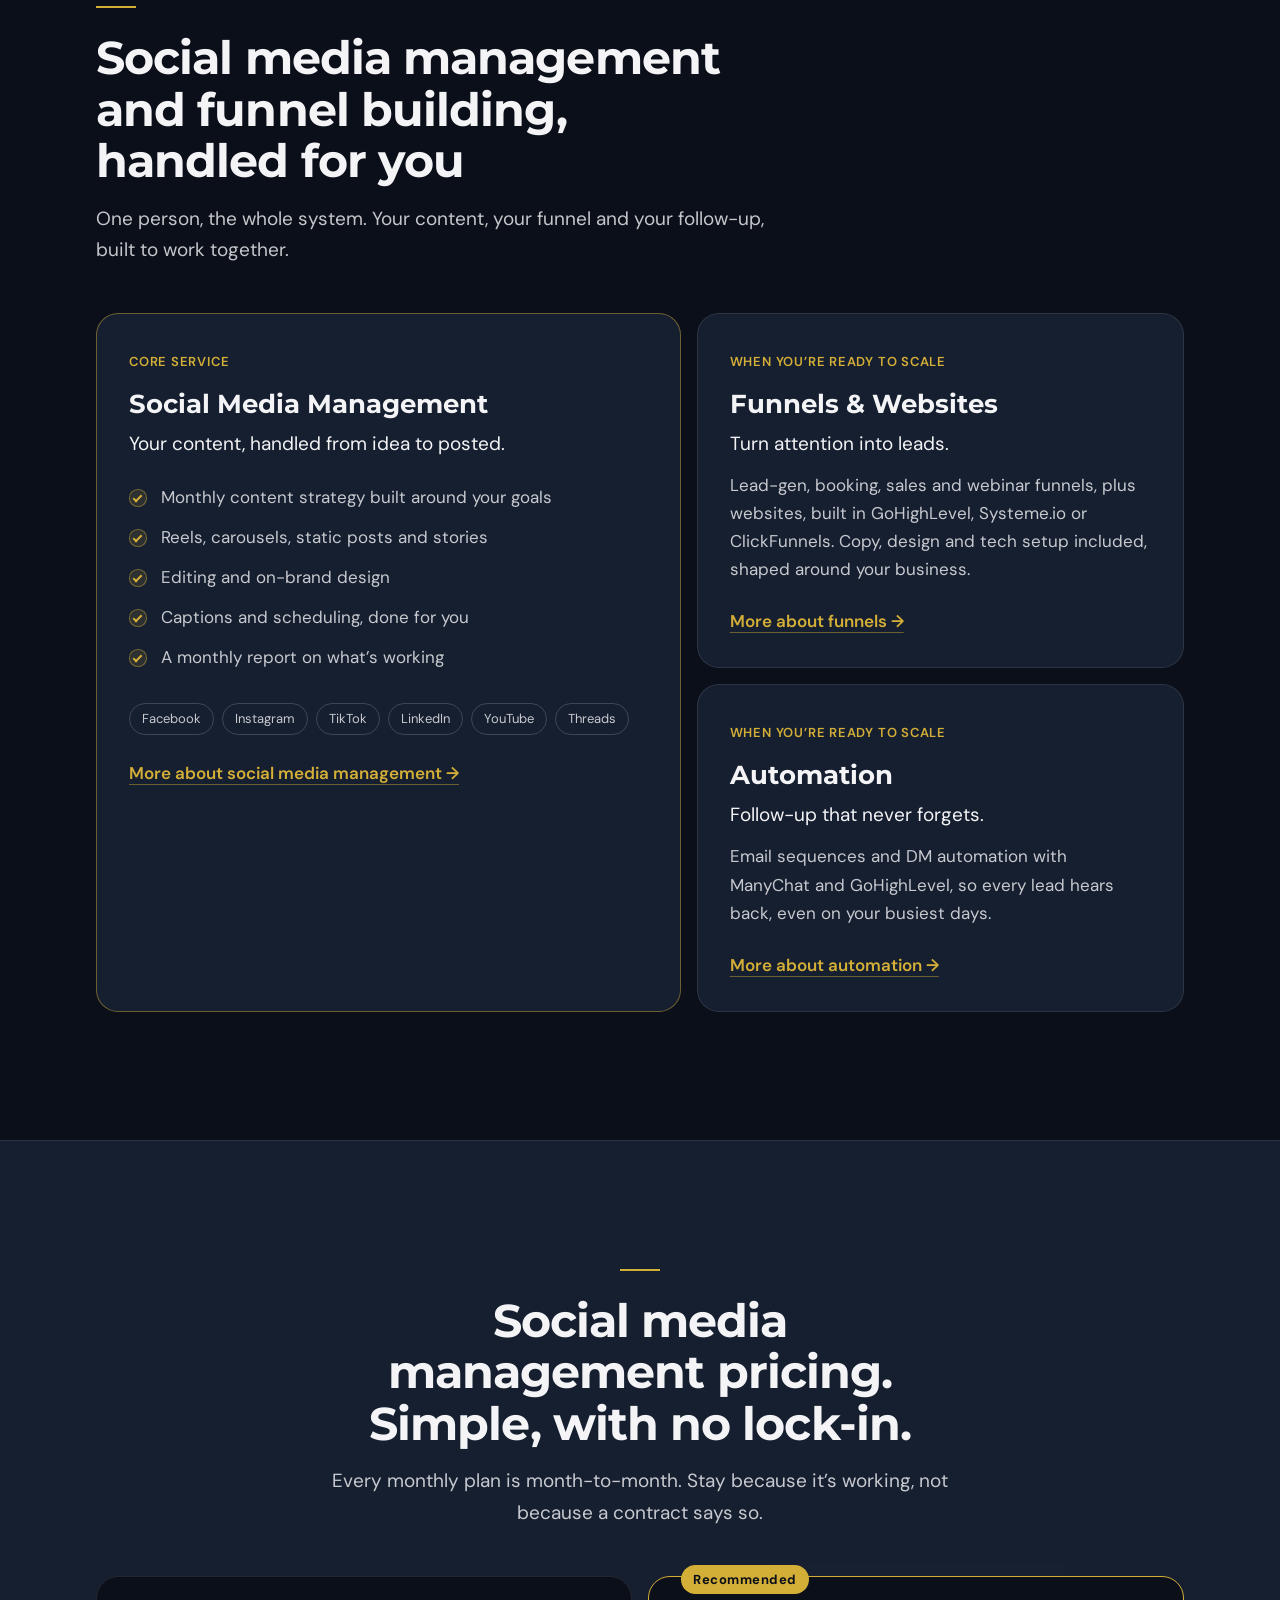
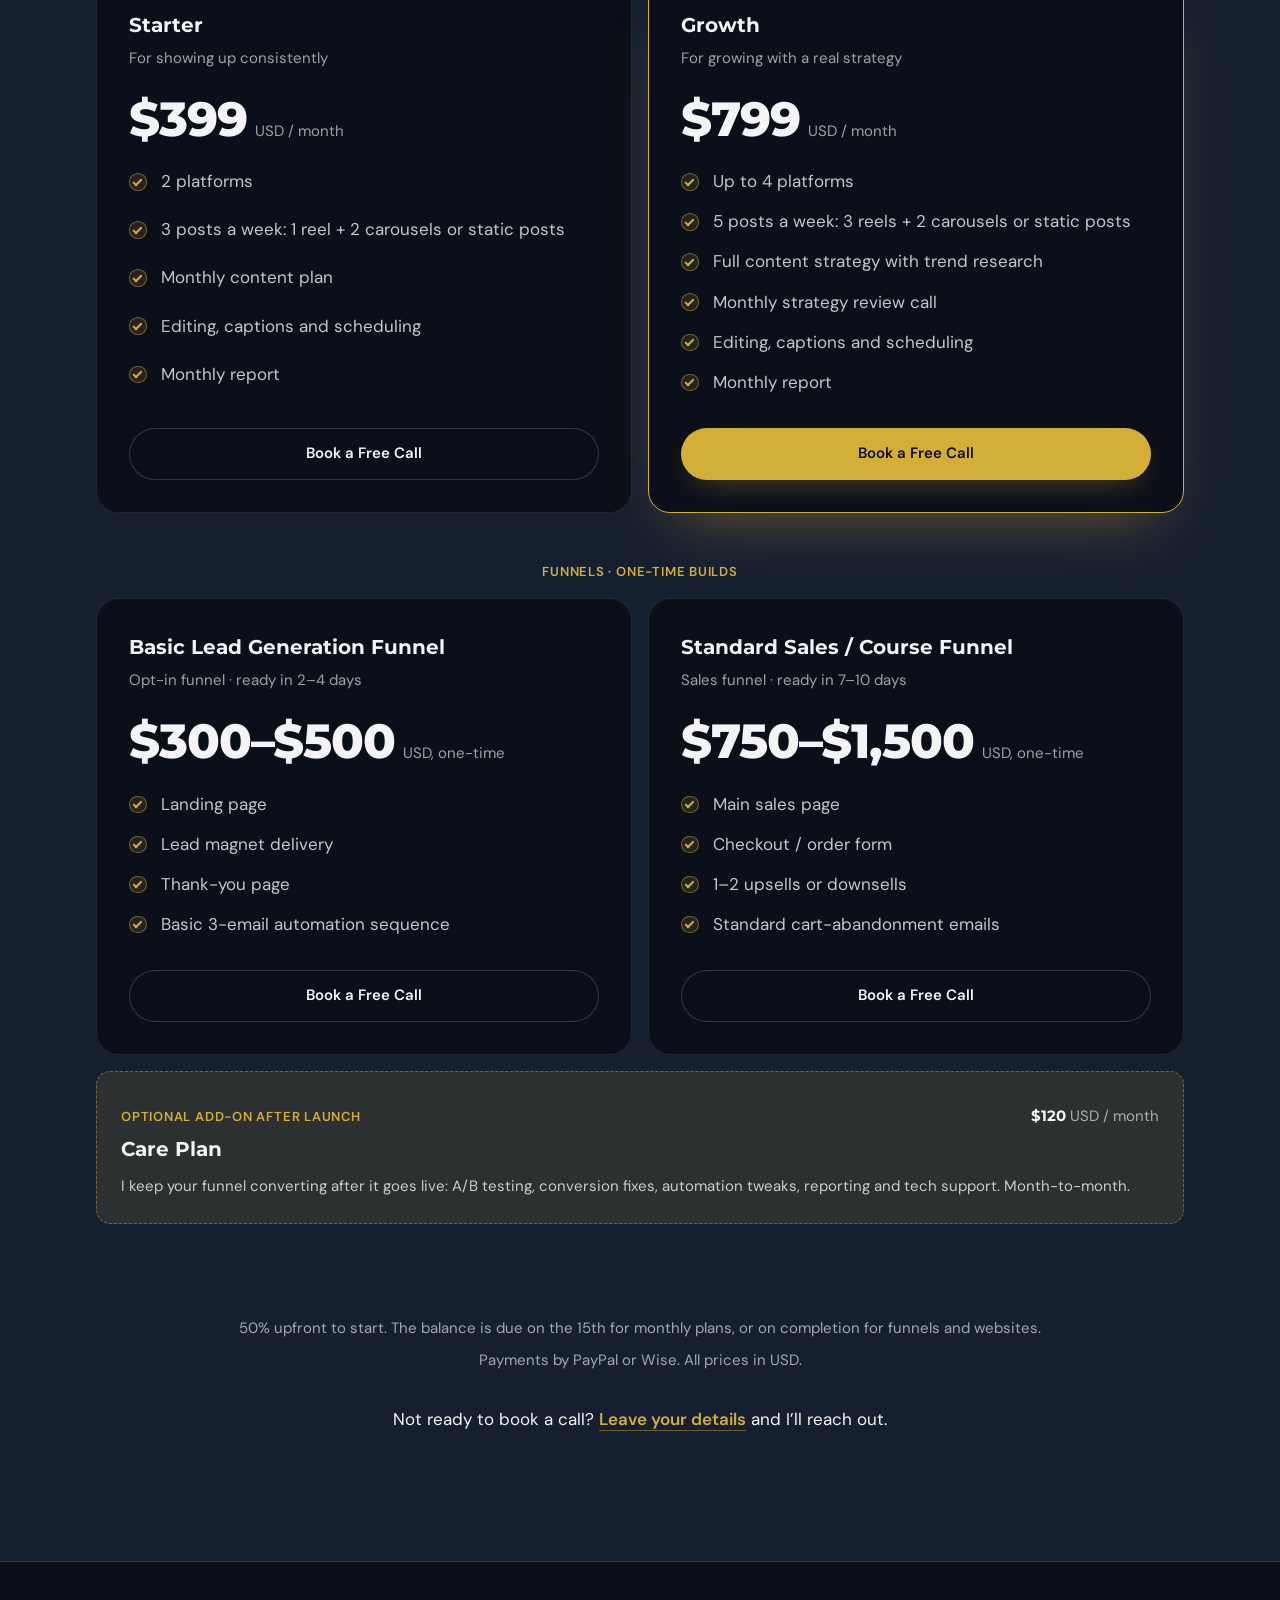
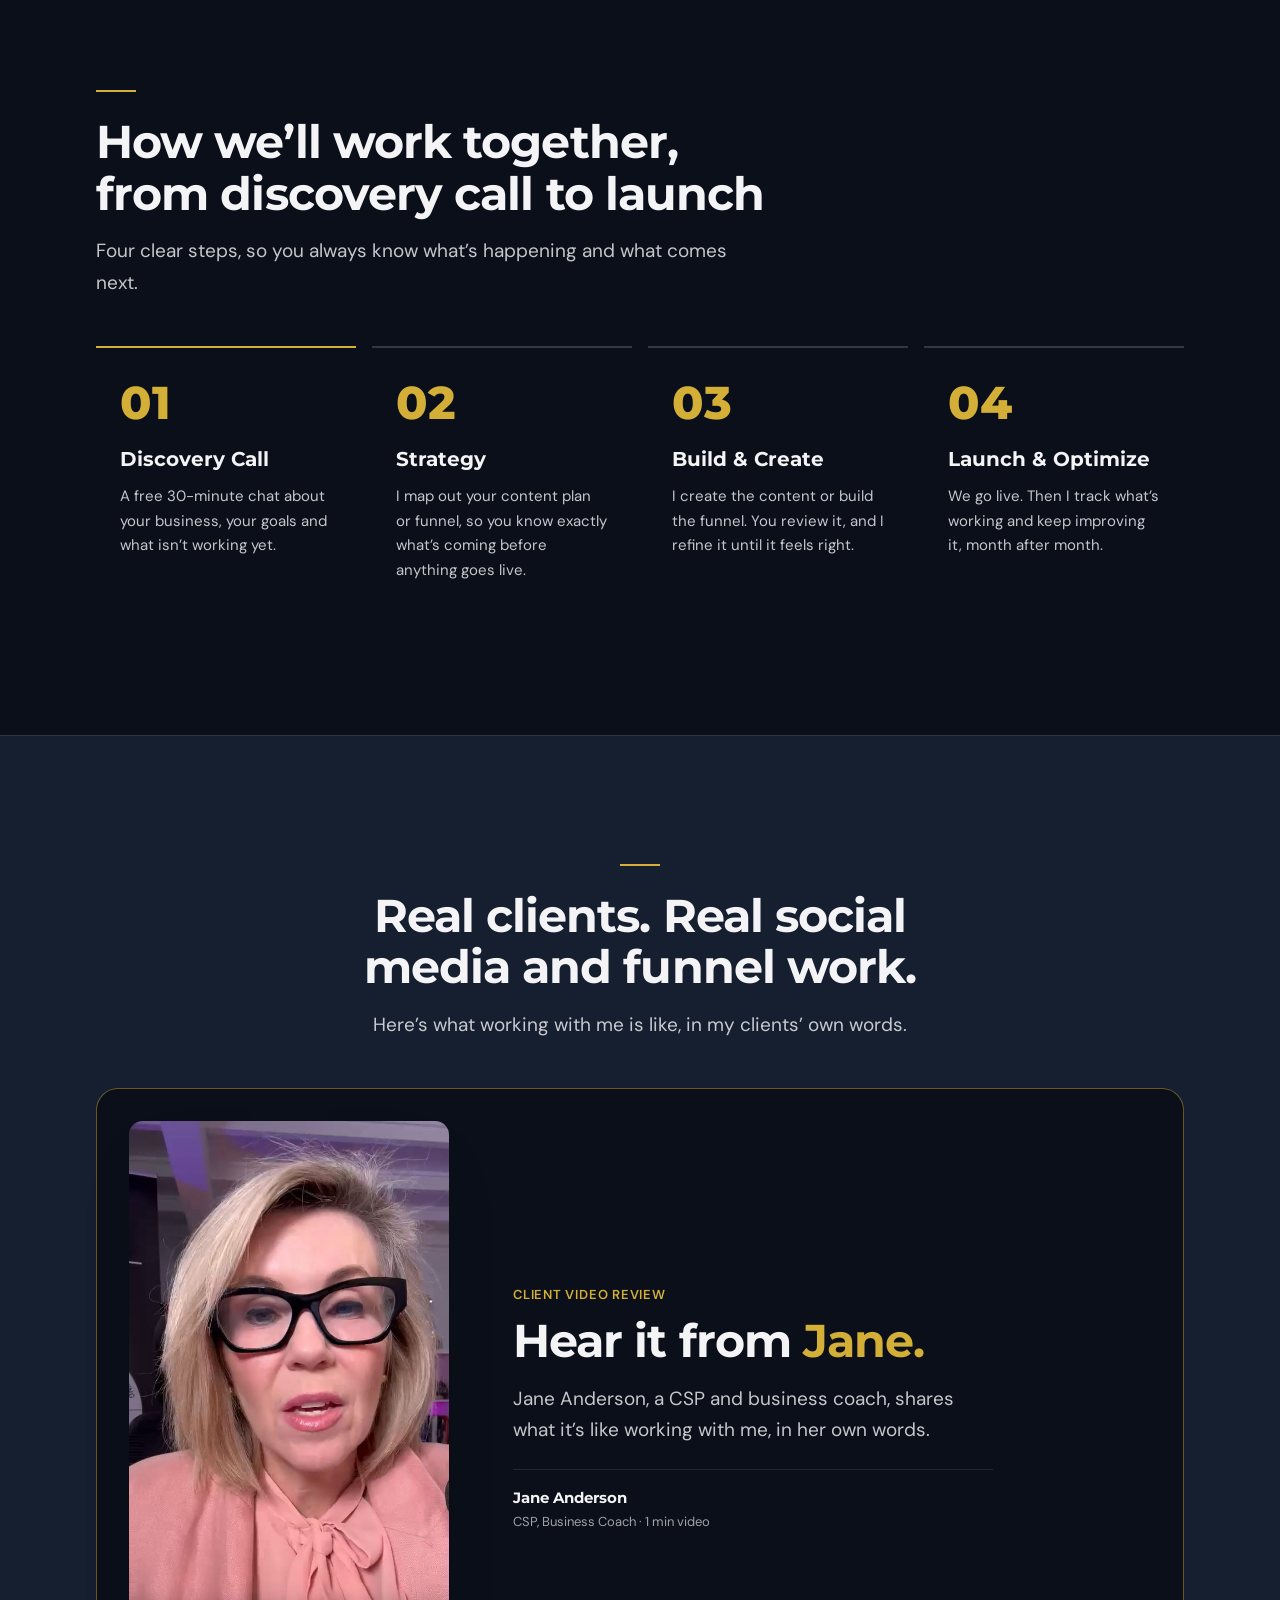
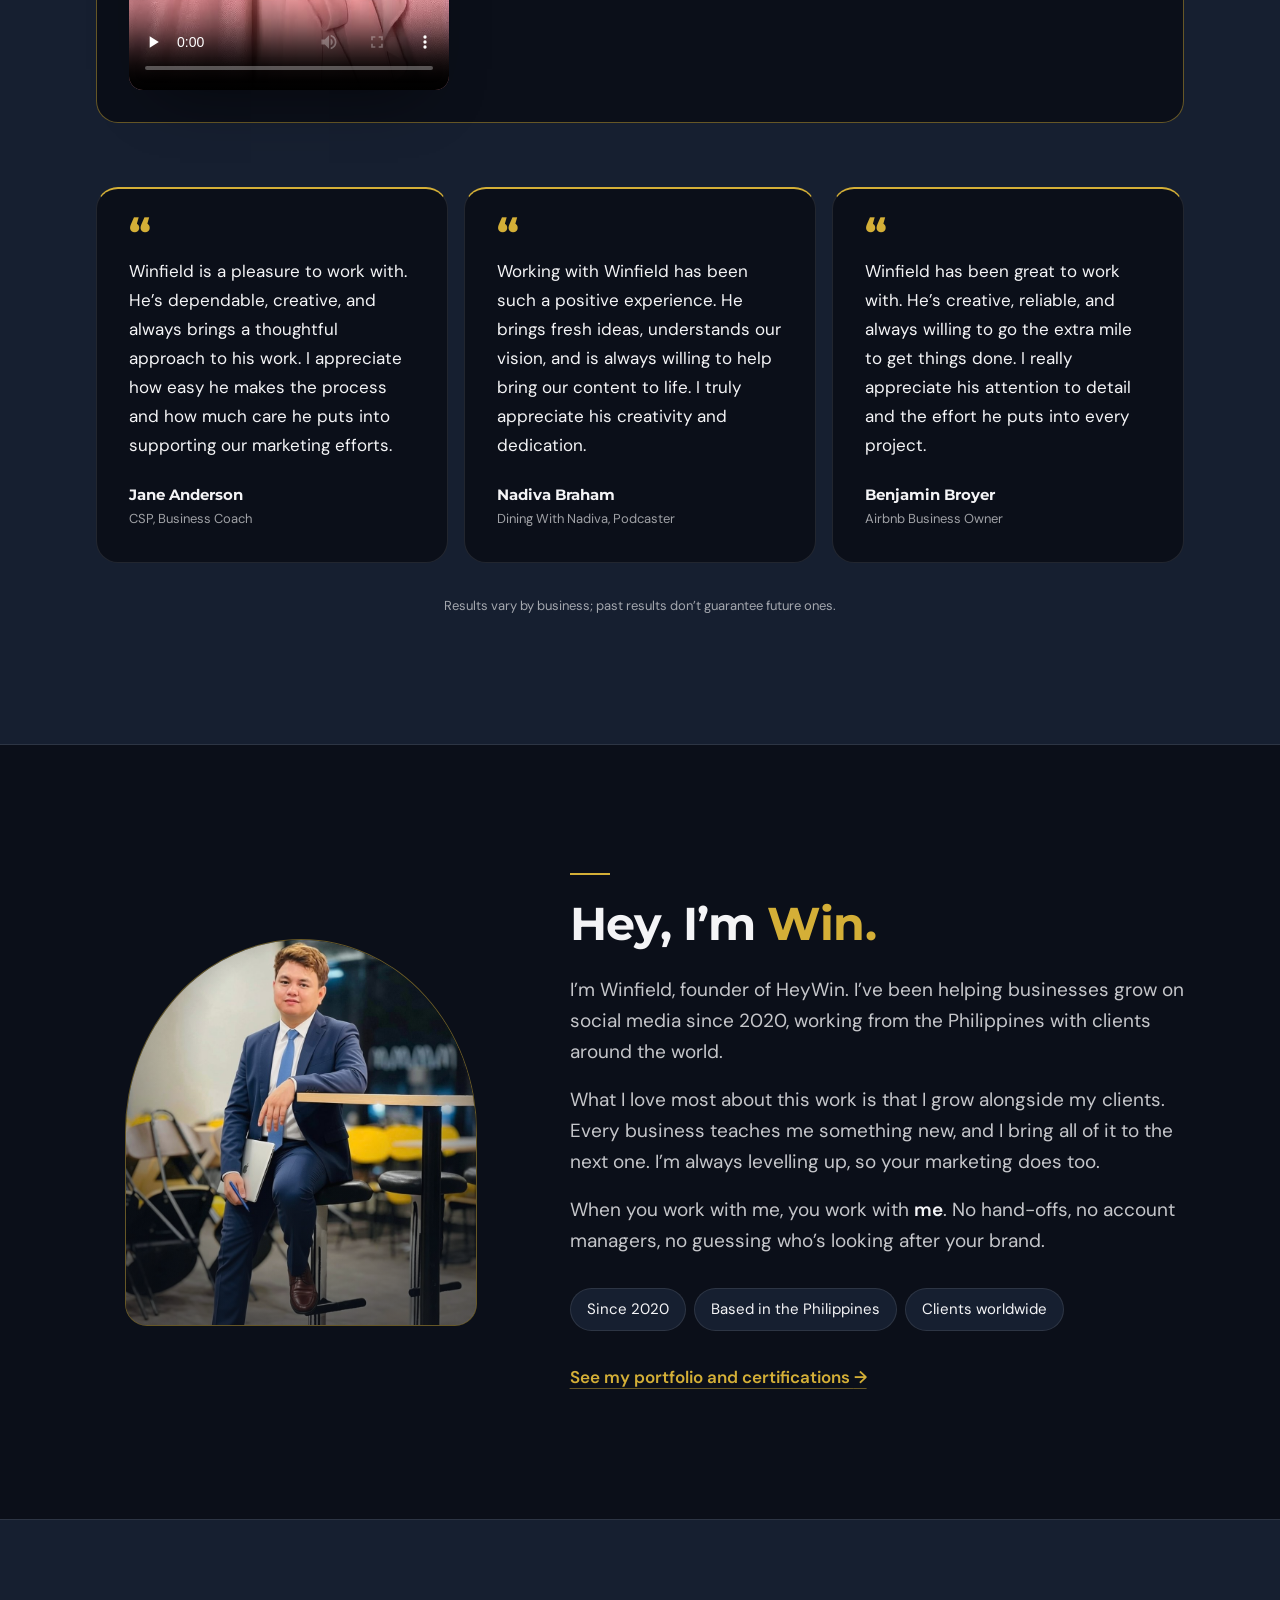
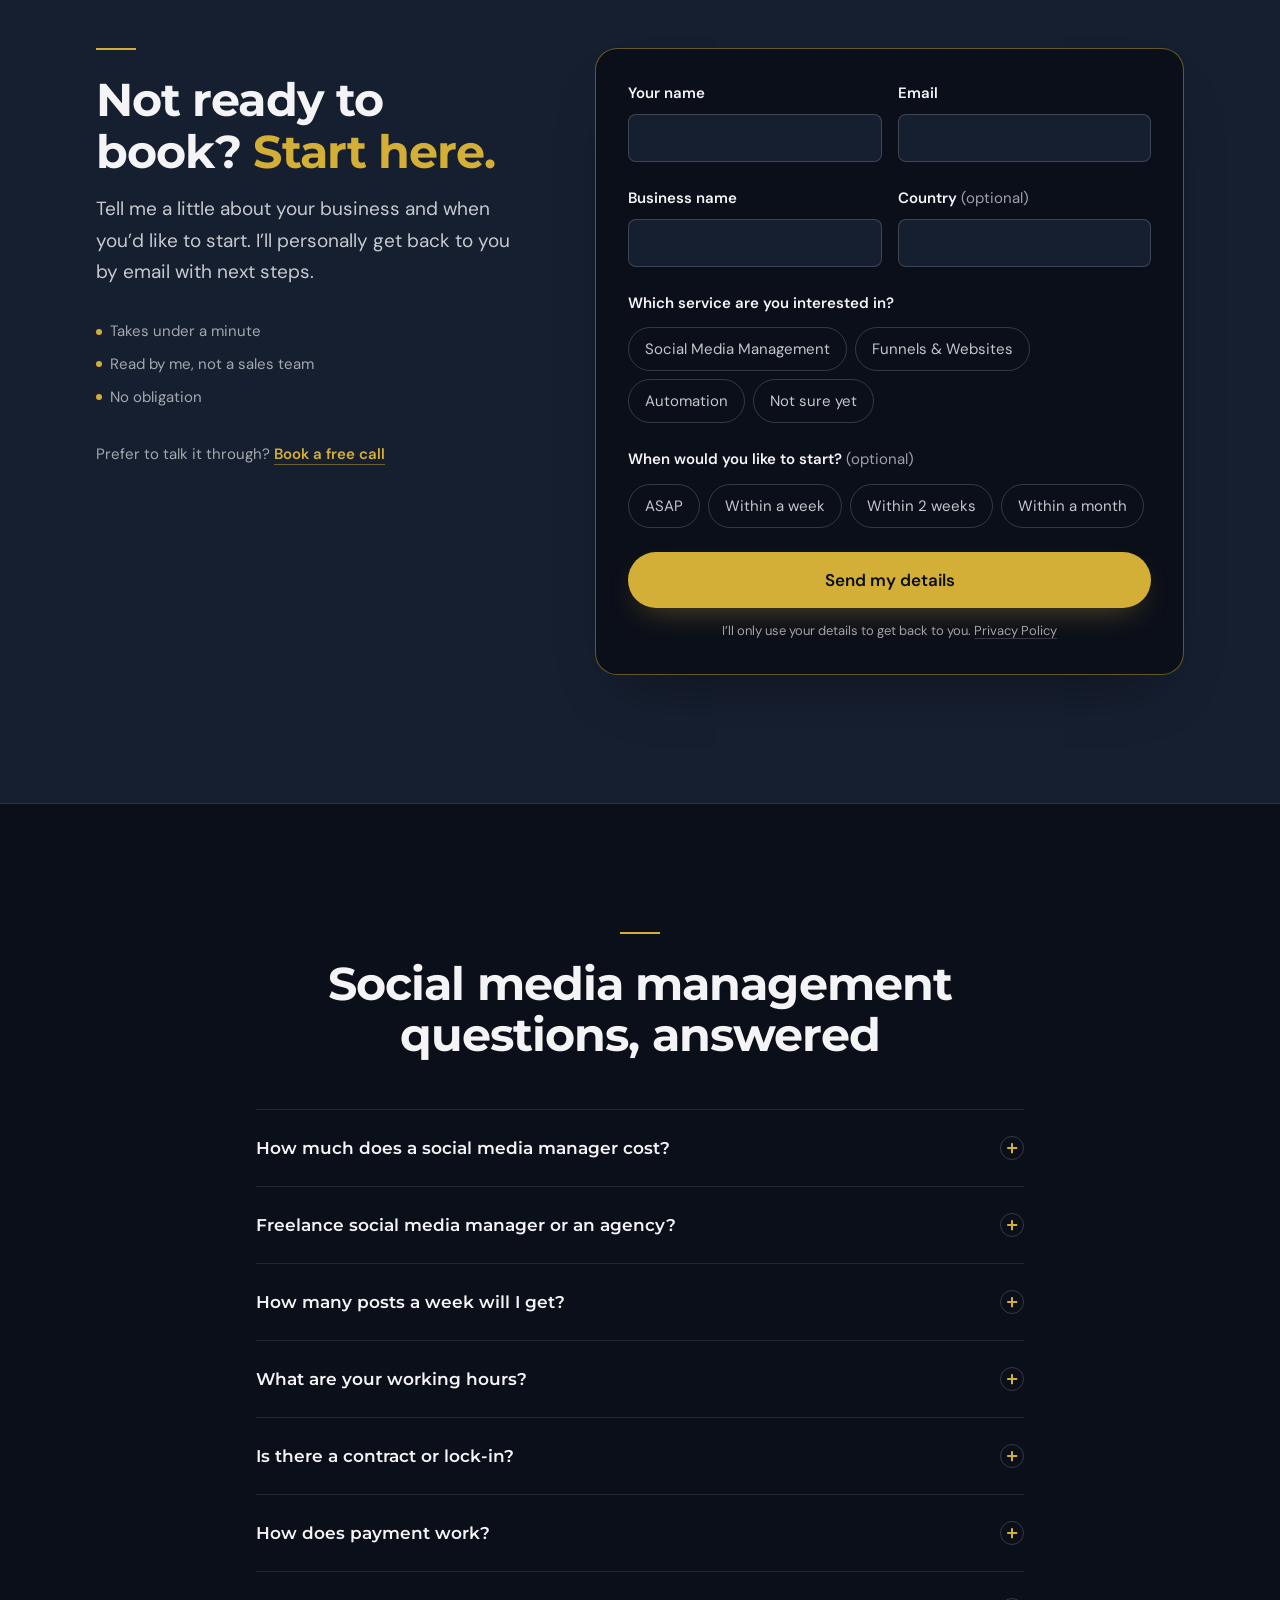
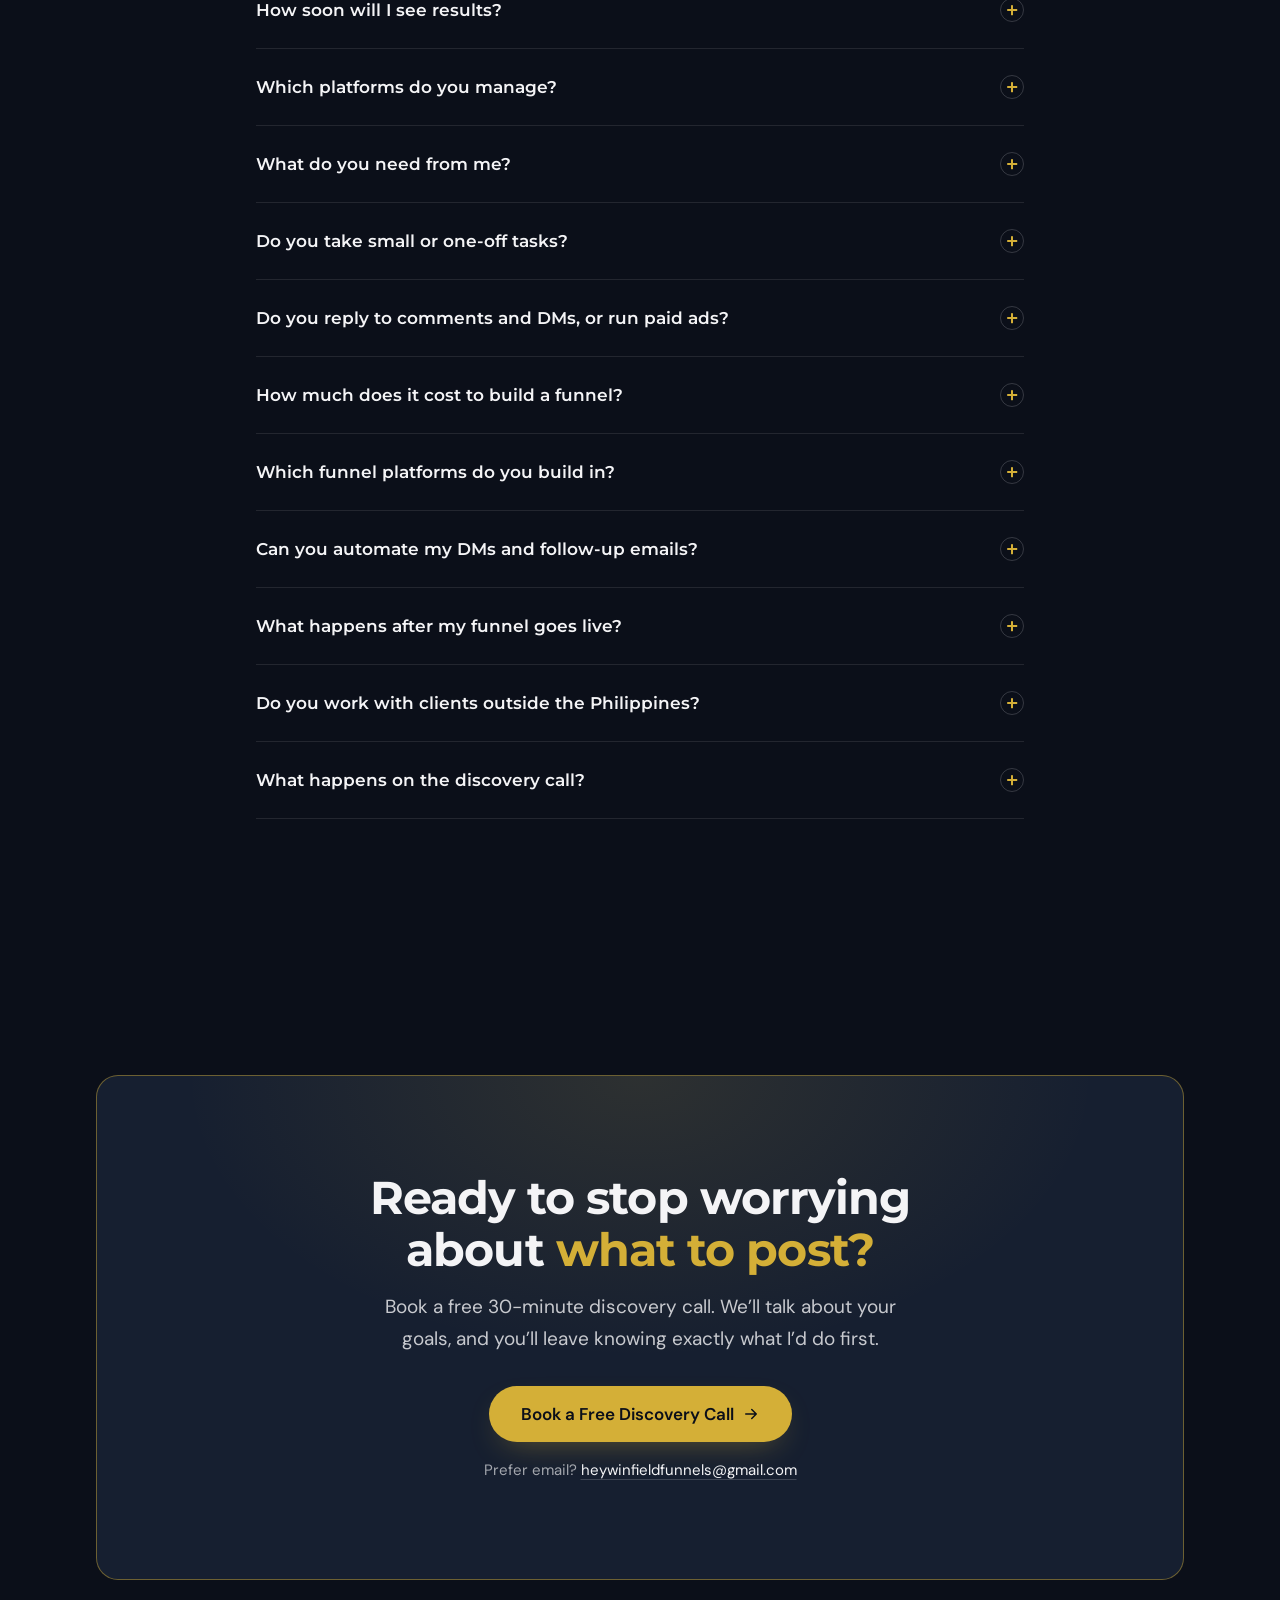
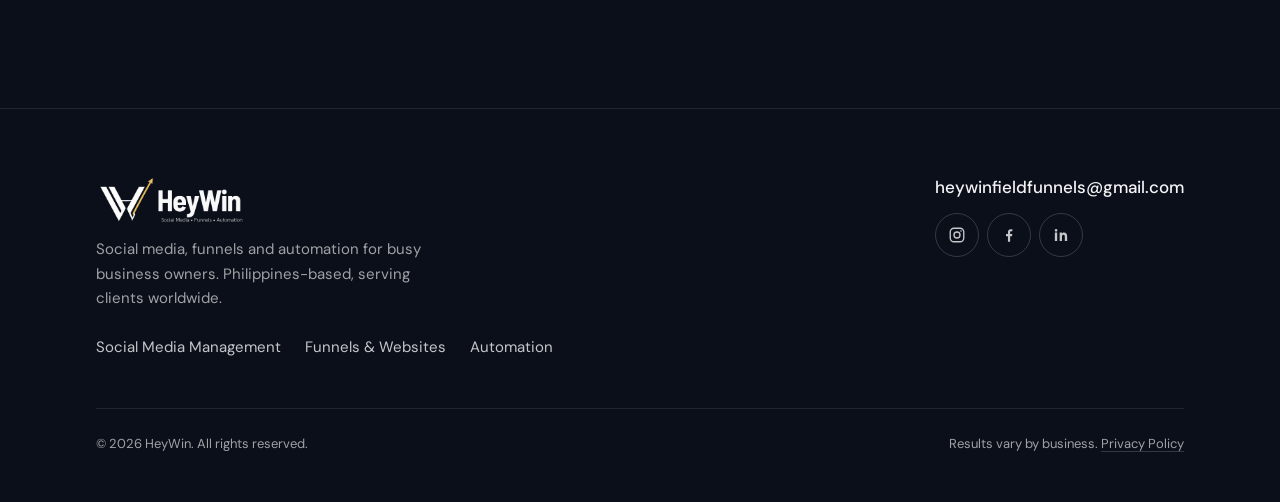
==== commit 0b7b8c93: "Add files via upload update homepage, sitemap and privacy" ====
--- a/HeyWin-upload/index.html
+++ b/HeyWin-upload/index.html
@@ -11,18 +11,22 @@
     gtag('config', 'G-QMNQ67J6CY');
   </script>
   <meta name="viewport" content="width=device-width, initial-scale=1">
-  <title>HeyWin | Social Media Manager, Funnel Builder &amp; Automation</title>
-  <meta name="description" content="Social media management for small businesses, plus funnel building and GoHighLevel &amp; ManyChat automation. Philippines-based, serving clients worldwide. Book a free discovery call.">
+  <title>Social Media Manager for Businesses at Every Stage | HeyWin</title>
+  <meta name="description" content="Social media manager for startups, scaling and established businesses, plus funnels and GoHighLevel &amp; ManyChat automation. Book a free discovery call.">
   <link rel="canonical" href="https://heywin.site/">
   <meta name="theme-color" content="#0B0F19">
 
   <!-- Social sharing -->
   <meta property="og:type" content="website">
+  <meta property="og:site_name" content="HeyWin">
   <meta property="og:url" content="https://heywin.site/">
-  <meta property="og:title" content="HeyWin | Social Media, Funnels &amp; Automation">
-  <meta property="og:description" content="You run the business. I'll run your socials. Book a free 30-minute discovery call.">
+  <meta property="og:title" content="Social Media Manager for Businesses at Every Stage | HeyWin">
+  <meta property="og:description" content="Social media manager for startups, scaling and established businesses, plus funnels and GoHighLevel &amp; ManyChat automation. Book a free discovery call.">
   <meta property="og:image" content="https://heywin.site/assets/og-image.png">
   <meta name="twitter:card" content="summary_large_image">
+  <meta name="twitter:title" content="Social Media Manager for Businesses at Every Stage | HeyWin">
+  <meta name="twitter:description" content="Social media manager for startups, scaling and established businesses, plus funnels and GoHighLevel &amp; ManyChat automation. Book a free discovery call.">
+  <meta name="twitter:image" content="https://heywin.site/assets/og-image.png">
 
   <link rel="icon" type="image/png" sizes="32x32" href="assets/favicon-32.png">
   <link rel="icon" type="image/png" sizes="512x512" href="assets/heywin-icon.png">
@@ -36,14 +40,10 @@
 
   <link rel="preconnect" href="https://fonts.googleapis.com">
   <link rel="preconnect" href="https://fonts.gstatic.com" crossorigin>
-  <link rel="stylesheet" href="https://fonts.googleapis.com/css2?family=DM+Sans:wght@400;500;600&family=Montserrat:wght@600;700;800&display=swap">
+  <link rel="stylesheet" href="https://fonts.googleapis.com/css2?family=DM+Sans:wght@400;500;600;700&family=Montserrat:wght@600;700;800&display=swap">
 
   <link rel="stylesheet" href="css/tokens.css">
   <link rel="stylesheet" href="css/styles.css">
-
-  <!-- Calendly popup (falls back to opening the Calendly page in a new tab) -->
-  <link rel="stylesheet" href="https://assets.calendly.com/assets/external/widget.css">
-  <script src="https://assets.calendly.com/assets/external/widget.js" async></script>
 
   <script type="application/ld+json">
   {
@@ -53,17 +53,93 @@
     "url": "https://heywin.site/",
     "logo": "https://heywin.site/assets/heywin-icon.png",
     "image": "https://heywin.site/assets/og-image.png",
-    "description": "Social media management, funnel building and marketing automation for small businesses.",
+    "description": "Social media management, funnel building and marketing automation for startups, scaling and established businesses.",
     "email": "heywinfieldfunnels@gmail.com",
-    "founder": { "@type": "Person", "name": "Winfield" },
+    "founder": { "@type": "Person", "name": "Winfield Macabato", "url": "https://my-portfolio-website-omega-sand.vercel.app/" },
     "address": { "@type": "PostalAddress", "addressCountry": "PH" },
     "areaServed": "Worldwide",
-    "priceRange": "$399 - $799",
+    "priceRange": "$120 - $1,500",
     "sameAs": [
       "https://www.facebook.com/profile.php?id=61574369100452",
       "https://www.instagram.com/heywin_business/",
       "https://www.linkedin.com/in/winfield-macabato-985412297/"
-    ]
+    ],
+    "hasOfferCatalog": {
+      "@type": "OfferCatalog",
+      "name": "HeyWin services",
+      "itemListElement": [
+        {
+          "@type": "OfferCatalog",
+          "name": "Social Media Management",
+          "itemListElement": [
+            {
+              "@type": "Offer",
+              "name": "Starter",
+              "itemOffered": { "@type": "Service", "name": "Social Media Management: Starter plan", "description": "2 platforms, 3 posts a week, monthly content plan, editing, captions, scheduling and a monthly report." },
+              "price": "399",
+              "priceCurrency": "USD",
+              "priceSpecification": { "@type": "UnitPriceSpecification", "price": "399", "priceCurrency": "USD", "unitCode": "MON" }
+            },
+            {
+              "@type": "Offer",
+              "name": "Growth",
+              "itemOffered": { "@type": "Service", "name": "Social Media Management: Growth plan", "description": "Up to 4 platforms, 5 posts a week, full content strategy with trend research, a monthly strategy review call and a monthly report." },
+              "price": "799",
+              "priceCurrency": "USD",
+              "priceSpecification": { "@type": "UnitPriceSpecification", "price": "799", "priceCurrency": "USD", "unitCode": "MON" }
+            }
+          ]
+        },
+        {
+          "@type": "OfferCatalog",
+          "name": "Funnels & Websites",
+          "itemListElement": [
+            {
+              "@type": "Offer",
+              "name": "Basic Lead Generation Funnel",
+              "itemOffered": { "@type": "Service", "name": "Basic Lead Generation / Opt-in Funnel", "description": "Landing page, lead magnet delivery, thank-you page and a basic 3-email automation sequence. Ready in 2-4 days." },
+              "priceCurrency": "USD",
+              "priceSpecification": { "@type": "PriceSpecification", "minPrice": "300", "maxPrice": "500", "priceCurrency": "USD" }
+            },
+            {
+              "@type": "Offer",
+              "name": "Standard Sales / Course Funnel",
+              "itemOffered": { "@type": "Service", "name": "Standard Sales / Course Funnel", "description": "Main sales page, checkout or order form, 1-2 upsells or downsells, and standard cart-abandonment emails. Ready in 7-10 days." },
+              "priceCurrency": "USD",
+              "priceSpecification": { "@type": "PriceSpecification", "minPrice": "750", "maxPrice": "1500", "priceCurrency": "USD" }
+            },
+            {
+              "@type": "Offer",
+              "name": "Care Plan",
+              "itemOffered": { "@type": "Service", "name": "Funnel Care Plan", "description": "Optional add-on after launch: A/B testing, conversion fixes, automation tweaks, reporting and tech support." },
+              "price": "120",
+              "priceCurrency": "USD",
+              "priceSpecification": { "@type": "UnitPriceSpecification", "price": "120", "priceCurrency": "USD", "unitCode": "MON" }
+            }
+          ]
+        },
+        {
+          "@type": "OfferCatalog",
+          "name": "Automation",
+          "itemListElement": [
+            {
+              "@type": "Offer",
+              "name": "Retainer Support",
+              "itemOffered": { "@type": "Service", "name": "Automation Retainer Support", "description": "Ongoing maintenance of active GoHighLevel, ManyChat and Salesforge workflows." },
+              "priceCurrency": "USD",
+              "priceSpecification": { "@type": "UnitPriceSpecification", "minPrice": "800", "maxPrice": "1500", "priceCurrency": "USD", "unitCode": "MON" }
+            },
+            {
+              "@type": "Offer",
+              "name": "Quick Fix",
+              "itemOffered": { "@type": "Service", "name": "Automation Quick Fix", "description": "Basic troubleshooting, or linking a few apps together." },
+              "price": "500",
+              "priceCurrency": "USD"
+            }
+          ]
+        }
+      ]
+    }
   }
   </script>
 </head>
@@ -86,7 +162,7 @@
           <li><a href="#faq">FAQ</a></li>
         </ul>
       </nav>
-      <a class="btn btn--gold btn--sm" data-book href="mailto:heywinfieldfunnels@gmail.com">Book a Free Call</a>
+      <a class="btn btn--gold btn--sm" data-book="header" href="https://calendly.com/heywinfieldfunnels/new-meeting" target="_blank" rel="noopener">Book a Free Call</a>
     </div>
   </header>
 
@@ -96,12 +172,13 @@
     <section id="top" class="hero">
       <div class="container hero__grid">
         <div>
+          <p class="hero__eyebrow">Social media manager for startups, scaling and established businesses</p>
           <h1>You run the business. <span class="gold">I&rsquo;ll run your&nbsp;socials.</span></h1>
           <p class="hero__sub">
             Strategy, content, editing and scheduling, handled every month. When you&rsquo;re ready to grow further, I build the funnels and automations that turn followers into booked clients.
           </p>
           <div class="hero__ctas">
-            <a class="btn btn--gold btn--lg" data-book href="mailto:heywinfieldfunnels@gmail.com">
+            <a class="btn btn--gold btn--lg" data-book="hero" href="https://calendly.com/heywinfieldfunnels/new-meeting" target="_blank" rel="noopener">
               Book a Free Discovery Call
               <svg class="btn__arrow" width="18" height="18" viewBox="0 0 24 24" fill="none" aria-hidden="true"><path d="M5 12h14M13 6l6 6-6 6" stroke="currentColor" stroke-width="2" stroke-linecap="round" stroke-linejoin="round"/></svg>
             </a>
@@ -114,7 +191,7 @@
           </ul>
         </div>
 
-        <figure class="portrait" data-fade>
+        <figure class="portrait">
           <!-- Swap for a background-removed version when ready (same file name) -->
           <img src="assets/win.jpg" alt="Win, founder of HeyWin, in a navy suit holding a laptop" width="960" height="1280" fetchpriority="high">
           <figcaption>
@@ -149,7 +226,7 @@
       <div class="container">
         <div class="section__head" data-fade>
           <span class="eyebrow-rule" aria-hidden="true"></span>
-          <h2 id="services-title">What I take off your plate</h2>
+          <h2 id="services-title">Social media management and funnel building, handled for you</h2>
           <p>One person, the whole system. Your content, your funnel and your follow-up, built to work together.</p>
         </div>
 
@@ -168,6 +245,7 @@
             <ul class="platforms" aria-label="Platforms I manage">
               <li>Facebook</li><li>Instagram</li><li>TikTok</li><li>LinkedIn</li><li>YouTube</li><li>Threads</li>
             </ul>
+            <a class="text-link service__more" href="/social-media-management/">More about social media management <span aria-hidden="true">→</span></a>
           </article>
 
           <article class="service" data-fade>
@@ -177,6 +255,7 @@
             <div class="service__body">
               <p>Lead-gen, booking, sales and webinar funnels, plus websites, built in GoHighLevel, Systeme.io or ClickFunnels. Copy, design and tech setup included, shaped around your business.</p>
             </div>
+            <a class="text-link service__more" href="/funnel-builder/">More about funnels <span aria-hidden="true">→</span></a>
           </article>
 
           <article class="service" data-fade>
@@ -186,6 +265,7 @@
             <div class="service__body">
               <p>Email sequences and DM automation with ManyChat and GoHighLevel, so every lead hears back, even on your busiest days.</p>
             </div>
+            <a class="text-link service__more" href="/automation/">More about automation <span aria-hidden="true">→</span></a>
           </article>
         </div>
       </div>
@@ -196,7 +276,7 @@
       <div class="container">
         <div class="section__head section__head--center" data-fade>
           <span class="eyebrow-rule" aria-hidden="true"></span>
-          <h2 id="pricing-title">Simple pricing. No lock-in.</h2>
+          <h2 id="pricing-title">Social media management pricing. Simple, with no lock-in.</h2>
           <p>Every monthly plan is month-to-month. Stay because it&rsquo;s working, not because a contract says so.</p>
         </div>
 
@@ -212,7 +292,7 @@
               <li>Editing, captions and scheduling</li>
               <li>Monthly report</li>
             </ul>
-            <a class="btn btn--line btn--block" data-book href="mailto:heywinfieldfunnels@gmail.com">Book a Free Call</a>
+            <a class="btn btn--line btn--block" data-book="pricing-starter" href="https://calendly.com/heywinfieldfunnels/new-meeting" target="_blank" rel="noopener">Book a Free Call</a>
           </article>
 
           <article class="plan plan--featured" data-fade>
@@ -228,34 +308,51 @@
               <li>Editing, captions and scheduling</li>
               <li>Monthly report</li>
             </ul>
-            <a class="btn btn--gold btn--block" data-book href="mailto:heywinfieldfunnels@gmail.com">Book a Free Call</a>
+            <a class="btn btn--gold btn--block" data-book="pricing-growth" href="https://calendly.com/heywinfieldfunnels/new-meeting" target="_blank" rel="noopener">Book a Free Call</a>
           </article>
         </div>
 
-        <article class="plan plan--wide" data-fade>
-          <div>
-            <h3>Full Funnel &amp; Website</h3>
-            <p class="plan__for">For turning attention into leads</p>
-            <p class="plan__price"><span class="plan__amount">$500</span><span class="plan__per">USD, one-time</span></p>
+        <p class="plans__label" data-fade>Funnels &middot; one-time builds</p>
+        <div class="plans">
+          <article class="plan" data-fade>
+            <h3>Basic Lead Generation Funnel</h3>
+            <p class="plan__for">Opt-in funnel &middot; ready in 2&ndash;4 days</p>
+            <p class="plan__price"><span class="plan__amount">$300&ndash;$500</span><span class="plan__per">USD, one-time</span></p>
             <ul class="checks">
-              <li>Lead-gen, booking, sales or webinar funnel, or a full website</li>
-              <li>Copy, design and tech setup</li>
-              <li>Built in GoHighLevel, Systeme.io or ClickFunnels</li>
-              <li>Designed around your business and audience</li>
+              <li>Landing page</li>
+              <li>Lead magnet delivery</li>
+              <li>Thank-you page</li>
+              <li>Basic 3-email automation sequence</li>
             </ul>
-            <a class="btn btn--line" data-book href="mailto:heywinfieldfunnels@gmail.com">Book a Free Call</a>
+            <a class="btn btn--line btn--block" data-book="pricing-funnel-basic" href="https://calendly.com/heywinfieldfunnels/new-meeting" target="_blank" rel="noopener">Book a Free Call</a>
+          </article>
+
+          <article class="plan" data-fade>
+            <h3>Standard Sales / Course Funnel</h3>
+            <p class="plan__for">Sales funnel &middot; ready in 7&ndash;10 days</p>
+            <p class="plan__price"><span class="plan__amount">$750&ndash;$1,500</span><span class="plan__per">USD, one-time</span></p>
+            <ul class="checks">
+              <li>Main sales page</li>
+              <li>Checkout / order form</li>
+              <li>1&ndash;2 upsells or downsells</li>
+              <li>Standard cart-abandonment emails</li>
+            </ul>
+            <a class="btn btn--line btn--block" data-book="pricing-funnel-sales" href="https://calendly.com/heywinfieldfunnels/new-meeting" target="_blank" rel="noopener">Book a Free Call</a>
+          </article>
+        </div>
+
+        <div class="addon" data-fade>
+          <div class="addon__top">
+            <div>
+              <span class="addon__label">Optional add-on after launch</span>
+              <h4>Care Plan</h4>
+            </div>
+            <p class="addon__price">$120 <span>USD / month</span></p>
           </div>
-          <div class="addon">
-            <div class="addon__top">
-              <div>
-                <span class="addon__label">Optional add-on after launch</span>
-                <h4>Care Plan</h4>
-              </div>
-              <p class="addon__price">$120 <span>USD / month</span></p>
-            </div>
-            <p>I keep your funnel converting after it goes live: A/B testing, conversion fixes, automation tweaks, reporting and tech support. Month-to-month.</p>
-          </div>
-        </article>
+          <p>I keep your funnel converting after it goes live: A/B testing, conversion fixes, automation tweaks, reporting and tech support. Month-to-month.</p>
+        </div>
+
+        <p class="nudge" data-fade>Need a full website instead? Ask on your call and I&rsquo;ll give you a quote. <a class="text-link" href="/funnel-builder/">More about funnels</a></p>
 
         <div class="terms" data-fade>
           <p>50% upfront to start. The balance is due on the 15th for monthly plans, or on completion for funnels and websites.</p>
@@ -271,7 +368,7 @@
       <div class="container">
         <div class="section__head" data-fade>
           <span class="eyebrow-rule" aria-hidden="true"></span>
-          <h2 id="process-title">How we&rsquo;ll work together</h2>
+          <h2 id="process-title">How we&rsquo;ll work together, from discovery call to launch</h2>
           <p>Four clear steps, so you always know what&rsquo;s happening and what comes next.</p>
         </div>
         <ol class="steps">
@@ -304,52 +401,8 @@
       <div class="container">
         <div class="section__head section__head--center" data-fade>
           <span class="eyebrow-rule" aria-hidden="true"></span>
-          <h2 id="results-title">Real clients. Real work.</h2>
-          <p>A few of the businesses I&rsquo;ve helped, and what changed.</p>
-        </div>
-
-        <div class="cases">
-          <article class="case" data-fade>
-            <span class="case__type">Social media &amp; design</span>
-            <h3>Jane Anderson</h3>
-            <dl>
-              <div><dt>The problem</dt><dd>Posts weren&rsquo;t being seen.</dd></div>
-              <div><dt>What I did</dt><dd>Took over content and design across her social channels.</dd></div>
-              <!-- PLACEHOLDER: add the real numbers from the analytics screenshot, e.g. "Views up from X to Y in Z months" -->
-              <div><dt>The result</dt><dd class="case__result">Views climbed, with clear spikes in reach and traffic to her business.</dd></div>
-            </dl>
-            <!-- PLACEHOLDER: add an analytics screenshot, then uncomment:
-            <figure class="case__shot"><img src="assets/results/jane-anderson.jpg" alt="Analytics showing growth in views" loading="lazy"></figure>
-            -->
-          </article>
-
-          <article class="case" data-fade>
-            <span class="case__type">YouTube &amp; video editing</span>
-            <h3>Dining With Nadiva</h3>
-            <dl>
-              <div><dt>The problem</dt><dd>New podcast episodes on YouTube were getting almost no views.</dd></div>
-              <div><dt>What I did</dt><dd>Optimized the channel and edited every episode.</dd></div>
-              <!-- PLACEHOLDER: add the real numbers, e.g. "From ~X to Y views per episode" -->
-              <div><dt>The result</dt><dd class="case__result">Episodes now reach thousands of views.</dd></div>
-            </dl>
-            <!-- PLACEHOLDER: analytics screenshot
-            <figure class="case__shot"><img src="assets/results/dining-with-nadiva.jpg" alt="YouTube analytics showing view growth" loading="lazy"></figure>
-            -->
-          </article>
-
-          <article class="case" data-fade>
-            <span class="case__type">Automation &amp; content</span>
-            <h3>Buyers Niche</h3>
-            <dl>
-              <div><dt>The problem</dt><dd>Admin work and email follow-up were eating the owner&rsquo;s time.</dd></div>
-              <div><dt>What I did</dt><dd>Automated the emails, took over admin tasks, and created content with opt-in offers.</dd></div>
-              <!-- PLACEHOLDER: add the real numbers, e.g. "X new leads in Y months" or "Z hours saved a week" -->
-              <div><dt>The result</dt><dd class="case__result">New leads coming in from content opt-ins, with less time spent on admin.</dd></div>
-            </dl>
-            <!-- PLACEHOLDER: analytics screenshot
-            <figure class="case__shot"><img src="assets/results/buyers-niche.jpg" alt="Lead opt-in results" loading="lazy"></figure>
-            -->
-          </article>
+          <h2 id="results-title">Real clients. Real social media and funnel work.</h2>
+          <p>Here&rsquo;s what working with me is like, in my clients&rsquo; own words.</p>
         </div>
 
         <!-- Client video review. To add more, copy the <video> block and change the file names. -->
@@ -448,13 +501,14 @@
             <li>Read by me, not a sales team</li>
             <li>No obligation</li>
           </ul>
-          <p class="contact__alt">Prefer to talk it through? <a class="text-link" data-book href="mailto:heywinfieldfunnels@gmail.com">Book a free call</a></p>
+          <p class="contact__alt">Prefer to talk it through? <a class="text-link" data-book="contact" href="https://calendly.com/heywinfieldfunnels/new-meeting" target="_blank" rel="noopener">Book a free call</a></p>
         </div>
 
         <div class="lead-card" data-fade>
           <form class="lead-form" name="lead" method="POST" data-netlify="true" netlify-honeypot="bot-field" data-lead-form>
             <input type="hidden" name="form-name" value="lead">
-            <p hidden><label>Leave this empty: <input name="bot-field" tabindex="-1" autocomplete="off"></label></p>
+            <input type="hidden" name="page" value="home">
+            <p hidden><label>Leave this empty: <input type="text" name="bot-field" tabindex="-1" autocomplete="off"></label></p>
 
             <div class="field-row">
               <div class="field">
@@ -473,8 +527,8 @@
                 <input id="lead-business" name="business" type="text" autocomplete="organization" required>
               </div>
               <div class="field">
-                <label for="lead-country">Country</label>
-                <input id="lead-country" name="country" type="text" autocomplete="country-name" required>
+                <label for="lead-country">Country <span class="field__optional">(optional)</span></label>
+                <input id="lead-country" name="country" type="text" autocomplete="country-name">
               </div>
             </div>
 
@@ -489,9 +543,9 @@
             </fieldset>
 
             <fieldset class="choice">
-              <legend>When would you like to start?</legend>
+              <legend>When would you like to start? <span class="field__optional">(optional)</span></legend>
               <div class="choice__options">
-                <label class="chip"><input type="radio" name="timeline" value="ASAP" required><span>ASAP</span></label>
+                <label class="chip"><input type="radio" name="timeline" value="ASAP"><span>ASAP</span></label>
                 <label class="chip"><input type="radio" name="timeline" value="Within a week"><span>Within a week</span></label>
                 <label class="chip"><input type="radio" name="timeline" value="Within 2 weeks"><span>Within 2 weeks</span></label>
                 <label class="chip"><input type="radio" name="timeline" value="Within a month"><span>Within a month</span></label>
@@ -511,10 +565,22 @@
       <div class="container">
         <div class="section__head section__head--center" data-fade>
           <span class="eyebrow-rule" aria-hidden="true"></span>
-          <h2 id="faq-title">Questions, answered</h2>
+          <h2 id="faq-title">Social media management questions, answered</h2>
         </div>
 
         <div class="faq">
+          <details>
+            <summary>How much does a social media manager cost?<span class="faq__icon" aria-hidden="true"></span></summary>
+            <div class="faq__a"><p>With me, Starter is $399 USD a month for 2 platforms and 3 posts a week. Growth is $799 USD a month for up to 4 platforms and 5 posts a week, plus a full content strategy and a monthly strategy review call. Both are month-to-month. <a class="text-link" href="/social-media-management/">See what&rsquo;s included</a></p></div>
+          </details>
+          <details>
+            <summary>Freelance social media manager or an agency?<span class="faq__icon" aria-hidden="true"></span></summary>
+            <div class="faq__a"><p>When you work with me, you work with me. No hand-offs, no account managers, no guessing who&rsquo;s looking after your brand. And because one person handles your content, your funnel and your follow-up, they&rsquo;re built to work together.</p></div>
+          </details>
+          <details>
+            <summary>How many posts a week will I get?<span class="faq__icon" aria-hidden="true"></span></summary>
+            <div class="faq__a"><p>Starter includes 3 posts a week: 1 reel plus 2 carousels or static posts. Growth includes 5 posts a week: 3 reels plus 2 carousels or static posts.</p></div>
+          </details>
           <details>
             <summary>What are your working hours?<span class="faq__icon" aria-hidden="true"></span></summary>
             <div class="faq__a"><p>My hours are flexible. We agree on working hours that suit your time zone, and during those hours I usually reply within minutes.</p></div>
@@ -549,6 +615,26 @@
           <details>
             <summary>Do you reply to comments and DMs, or run paid ads?<span class="faq__icon" aria-hidden="true"></span></summary>
             <div class="faq__a"><p>These aren&rsquo;t part of the standard packages. If you need them, ask on your call and I&rsquo;ll tell you what&rsquo;s possible.</p></div>
+          </details>
+          <details>
+            <summary>How much does it cost to build a funnel?<span class="faq__icon" aria-hidden="true"></span></summary>
+            <div class="faq__a"><p>A basic lead generation (opt-in) funnel is $300&ndash;$500 USD and takes 2&ndash;4 days. A standard sales or course funnel is $750&ndash;$1,500 USD and takes 7&ndash;10 days. Both are one-time, and you can add the Care Plan for $120 USD a month after launch. <a class="text-link" href="/funnel-builder/">More about funnels</a></p></div>
+          </details>
+          <details>
+            <summary>Which funnel platforms do you build in?<span class="faq__icon" aria-hidden="true"></span></summary>
+            <div class="faq__a"><p>GoHighLevel, Systeme.io or ClickFunnels.</p></div>
+          </details>
+          <details>
+            <summary>Can you automate my DMs and follow-up emails?<span class="faq__icon" aria-hidden="true"></span></summary>
+            <div class="faq__a"><p>Yes. I set up email sequences and DM automation with ManyChat and GoHighLevel, so every lead hears back, even on your busiest days. This is separate from replying to comments and DMs by hand. <a class="text-link" href="/automation/">More about automation</a></p></div>
+          </details>
+          <details>
+            <summary>What happens after my funnel goes live?<span class="faq__icon" aria-hidden="true"></span></summary>
+            <div class="faq__a"><p>You can add the optional Care Plan for $120 USD a month. I keep your funnel converting: A/B testing, conversion fixes, automation tweaks, reporting and tech support. It&rsquo;s month-to-month.</p></div>
+          </details>
+          <details>
+            <summary>Do you work with clients outside the Philippines?<span class="faq__icon" aria-hidden="true"></span></summary>
+            <div class="faq__a"><p>Yes. I&rsquo;m based in the Philippines and work with clients around the world. We agree on working hours that suit your time zone.</p></div>
           </details>
           <details>
             <summary>What happens on the discovery call?<span class="faq__icon" aria-hidden="true"></span></summary>
@@ -564,7 +650,7 @@
         <div class="final" data-fade>
           <h2 id="final-title">Ready to stop worrying about <span class="gold">what to post?</span></h2>
           <p>Book a free 30-minute discovery call. We&rsquo;ll talk about your goals, and you&rsquo;ll leave knowing exactly what I&rsquo;d do first.</p>
-          <a class="btn btn--gold btn--lg" data-book href="mailto:heywinfieldfunnels@gmail.com">
+          <a class="btn btn--gold btn--lg" data-book="final" href="https://calendly.com/heywinfieldfunnels/new-meeting" target="_blank" rel="noopener">
             Book a Free Discovery Call
             <svg class="btn__arrow" width="18" height="18" viewBox="0 0 24 24" fill="none" aria-hidden="true"><path d="M5 12h14M13 6l6 6-6 6" stroke="currentColor" stroke-width="2" stroke-linecap="round" stroke-linejoin="round"/></svg>
           </a>
@@ -583,25 +669,24 @@
             <img src="assets/heywin-logo.png" alt="HeyWin" width="900" height="298" loading="lazy">
           </a>
           <p class="footer__tag">Social media, funnels and automation for busy business owners. Philippines-based, serving clients worldwide.</p>
+          <ul class="footer__links" aria-label="Services">
+            <li><a href="/social-media-management/">Social Media Management</a></li>
+            <li><a href="/funnel-builder/">Funnels &amp; Websites</a></li>
+            <li><a href="/automation/">Automation</a></li>
+          </ul>
         </div>
         <div class="footer__contact">
           <a class="footer__email" href="mailto:heywinfieldfunnels@gmail.com">heywinfieldfunnels@gmail.com</a>
-          <!-- Social links: set the URLs in js/main.js (CONFIG.socials). Empty ones stay hidden. -->
+          <!-- Social links: keep these URLs in sync with "sameAs" in the JSON-LD in <head>. -->
           <ul class="socials">
-            <li hidden><a data-social="instagram" href="#" target="_blank" rel="noopener" aria-label="HeyWin on Instagram">
+            <li><a href="https://www.instagram.com/heywin_business/" target="_blank" rel="noopener" aria-label="HeyWin on Instagram">
               <svg width="18" height="18" viewBox="0 0 24 24" fill="none" aria-hidden="true"><rect x="3" y="3" width="18" height="18" rx="5" stroke="currentColor" stroke-width="1.8"/><circle cx="12" cy="12" r="4" stroke="currentColor" stroke-width="1.8"/><circle cx="17.3" cy="6.7" r="1.1" fill="currentColor"/></svg>
             </a></li>
-            <li hidden><a data-social="facebook" href="#" target="_blank" rel="noopener" aria-label="HeyWin on Facebook">
+            <li><a href="https://www.facebook.com/profile.php?id=61574369100452" target="_blank" rel="noopener" aria-label="HeyWin on Facebook">
               <svg width="18" height="18" viewBox="0 0 24 24" fill="currentColor" aria-hidden="true"><path d="M13.5 21v-7.5h2.5l.4-3h-2.9V8.6c0-.9.3-1.5 1.5-1.5h1.5V4.4c-.3 0-1.2-.1-2.2-.1-2.2 0-3.7 1.3-3.7 3.8v2.4H8v3h2.6V21h2.9Z"/></svg>
             </a></li>
-            <li hidden><a data-social="linkedin" href="#" target="_blank" rel="noopener" aria-label="HeyWin on LinkedIn">
+            <li><a href="https://www.linkedin.com/in/winfield-macabato-985412297/" target="_blank" rel="noopener" aria-label="Winfield Macabato on LinkedIn">
               <svg width="18" height="18" viewBox="0 0 24 24" fill="currentColor" aria-hidden="true"><path d="M6.9 8.8H3.8V20h3.1V8.8ZM5.4 4a1.8 1.8 0 1 0 0 3.6 1.8 1.8 0 0 0 0-3.6ZM20.2 13.6c0-3-1.6-4.9-4.2-4.9-1.4 0-2.4.8-2.8 1.5V8.8h-3V20h3.1v-5.6c0-1.5.6-2.6 2-2.6 1.3 0 1.8 1 1.8 2.6V20h3.1v-6.4Z"/></svg>
-            </a></li>
-            <li hidden><a data-social="tiktok" href="#" target="_blank" rel="noopener" aria-label="HeyWin on TikTok">
-              <svg width="18" height="18" viewBox="0 0 24 24" fill="currentColor" aria-hidden="true"><path d="M16.6 3c.3 2.2 1.6 3.6 3.9 3.8v2.6c-1.4.1-2.6-.3-3.9-1.1v5.6c0 3.6-2.6 6.1-6 6.1-3.3 0-5.6-2.5-5.6-5.6 0-3.5 3-6 6.6-5.5v2.8c-1.8-.4-3.6.7-3.6 2.6 0 1.6 1.2 2.8 2.7 2.8 1.6 0 2.8-1.1 2.8-3.2V3h3.1Z"/></svg>
-            </a></li>
-            <li hidden><a data-social="youtube" href="#" target="_blank" rel="noopener" aria-label="HeyWin on YouTube">
-              <svg width="18" height="18" viewBox="0 0 24 24" fill="currentColor" aria-hidden="true"><path d="M21.6 7.2a2.5 2.5 0 0 0-1.8-1.8C18.2 5 12 5 12 5s-6.2 0-7.8.4A2.5 2.5 0 0 0 2.4 7.2 26 26 0 0 0 2 12a26 26 0 0 0 .4 4.8 2.5 2.5 0 0 0 1.8 1.8c1.6.4 7.8.4 7.8.4s6.2 0 7.8-.4a2.5 2.5 0 0 0 1.8-1.8A26 26 0 0 0 22 12a26 26 0 0 0-.4-4.8ZM10 15V9l5.2 3L10 15Z"/></svg>
             </a></li>
           </ul>
         </div>
@@ -615,7 +700,7 @@
 
   <!-- Mobile sticky CTA -->
   <div class="mobile-cta" data-mobile-cta aria-hidden="true">
-    <a class="btn btn--gold btn--block" data-book href="mailto:heywinfieldfunnels@gmail.com" tabindex="-1">Book a Free Discovery Call</a>
+    <a class="btn btn--gold btn--block" data-book="mobile-bar" href="https://calendly.com/heywinfieldfunnels/new-meeting" target="_blank" rel="noopener" tabindex="-1">Book a Free Discovery Call</a>
   </div>
 
   <script src="js/main.js" defer></script>
--- a/HeyWin-upload/css/styles.css
+++ b/HeyWin-upload/css/styles.css
@@ -132,6 +132,13 @@
   .hero__grid { grid-template-columns: minmax(0, 1.15fr) minmax(0, 0.85fr); gap: var(--s-8); }
 }
 
+/* Same look as the gold uppercase labels (.service__tag, .case__type) */
+.hero__eyebrow {
+  margin-bottom: var(--s-4);
+  font-size: var(--fs-xs); font-weight: 600; letter-spacing: 0.06em; text-transform: uppercase;
+  color: var(--gold);
+}
+
 .hero h1 {
   font-size: var(--fs-h1);
   font-weight: 800;
@@ -240,6 +247,7 @@
 .service__line { margin-top: var(--s-2); color: var(--ivory); font-size: var(--fs-lg); }
 .service p + p { margin-top: var(--s-3); }
 .service__body { margin-top: var(--s-3); }
+.service__more { display: inline-block; margin-top: var(--s-5); white-space: normal; }
 
 .checks { margin-top: var(--s-5); display: grid; gap: var(--s-3); }
 .checks li { position: relative; padding-left: var(--s-6); }
@@ -302,6 +310,12 @@
 .plan .btn { margin-top: var(--s-6); }
 
 .plan--wide { margin-top: var(--s-4); }
+/* Gold uppercase label between plan groups (same look as .service__tag) */
+.plans__label {
+  margin: var(--s-7) 0 var(--s-4); text-align: center;
+  font-size: var(--fs-xs); font-weight: 600; letter-spacing: 0.06em; text-transform: uppercase;
+  color: var(--gold);
+}
 @media (min-width: 820px) {
   .plan--wide {
     display: grid; grid-template-columns: minmax(0, 1.1fr) minmax(0, 1fr); gap: var(--s-6);
@@ -319,6 +333,7 @@
   border: 1px dashed var(--gold-line);
 }
 @media (min-width: 820px) { .addon { margin-top: 0; } }
+.plans + .addon { margin-top: var(--s-4); }  /* add-on box shown on its own under a plan grid */
 .addon__top { display: flex; flex-wrap: wrap; justify-content: space-between; align-items: baseline; gap: var(--s-2); }
 .addon__label { font-size: var(--fs-xs); font-weight: 600; letter-spacing: 0.06em; text-transform: uppercase; color: var(--gold); }
 .addon h4 { font-size: var(--fs-h4); font-weight: 700; margin-top: var(--s-1); }
@@ -385,6 +400,7 @@
 @media (min-width: 760px) {
   .review-video { grid-template-columns: minmax(0, 20rem) minmax(0, 1fr); gap: var(--s-8); padding: var(--s-6); }
 }
+.section__head + .review-video { margin-top: 0; }
 .review-video__frame {
   width: 100%; max-width: 20rem; margin-inline: auto;
   border-radius: var(--r-md);
@@ -464,6 +480,7 @@
 @media (min-width: 640px) { .field-row { grid-template-columns: repeat(2, minmax(0, 1fr)); gap: var(--s-4); } }
 .field { display: grid; gap: var(--s-2); }
 .field label, .choice legend { font-size: var(--fs-sm); font-weight: 600; color: var(--ivory); }
+.field__optional { font-weight: 400; color: var(--ivory-60); }
 .field input {
   width: 100%; min-height: 3rem;
   padding: var(--s-2) var(--s-4);
@@ -564,6 +581,9 @@
 @media (min-width: 768px) { .footer__top { grid-template-columns: minmax(0, 1fr) auto; align-items: start; } }
 .footer__logo img { height: 3.25rem; width: auto; }
 .footer__tag { margin-top: var(--s-3); font-size: var(--fs-sm); color: var(--ivory-60); max-width: 22rem; }
+.footer__links { margin-top: var(--s-5); display: flex; flex-wrap: wrap; gap: var(--s-2) var(--s-5); font-size: var(--fs-sm); }
+.footer__links a { color: var(--ivory-80); }
+.footer__links a:hover { color: var(--gold); }
 .footer__contact { display: grid; gap: var(--s-3); }
 .footer__email { color: var(--ivory); font-weight: 500; overflow-wrap: anywhere; }
 .footer__email:hover { color: var(--gold); }
